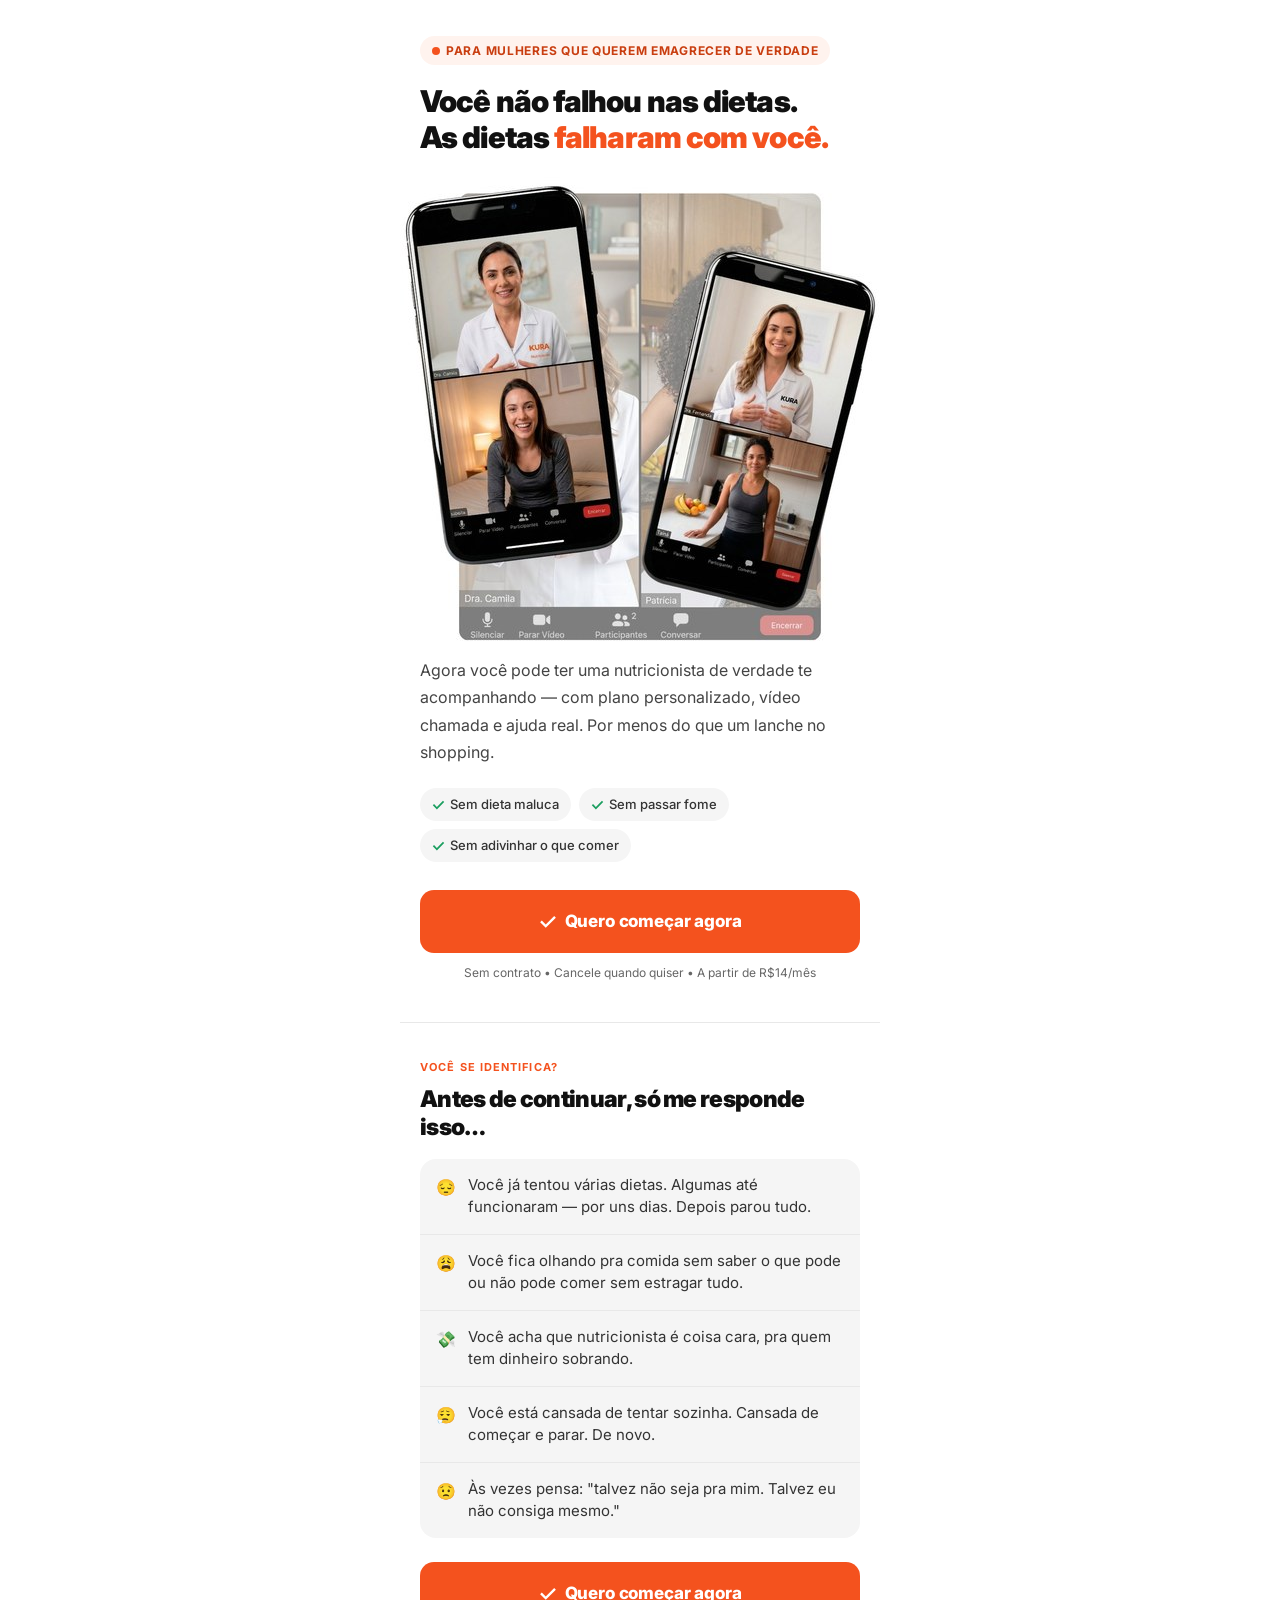
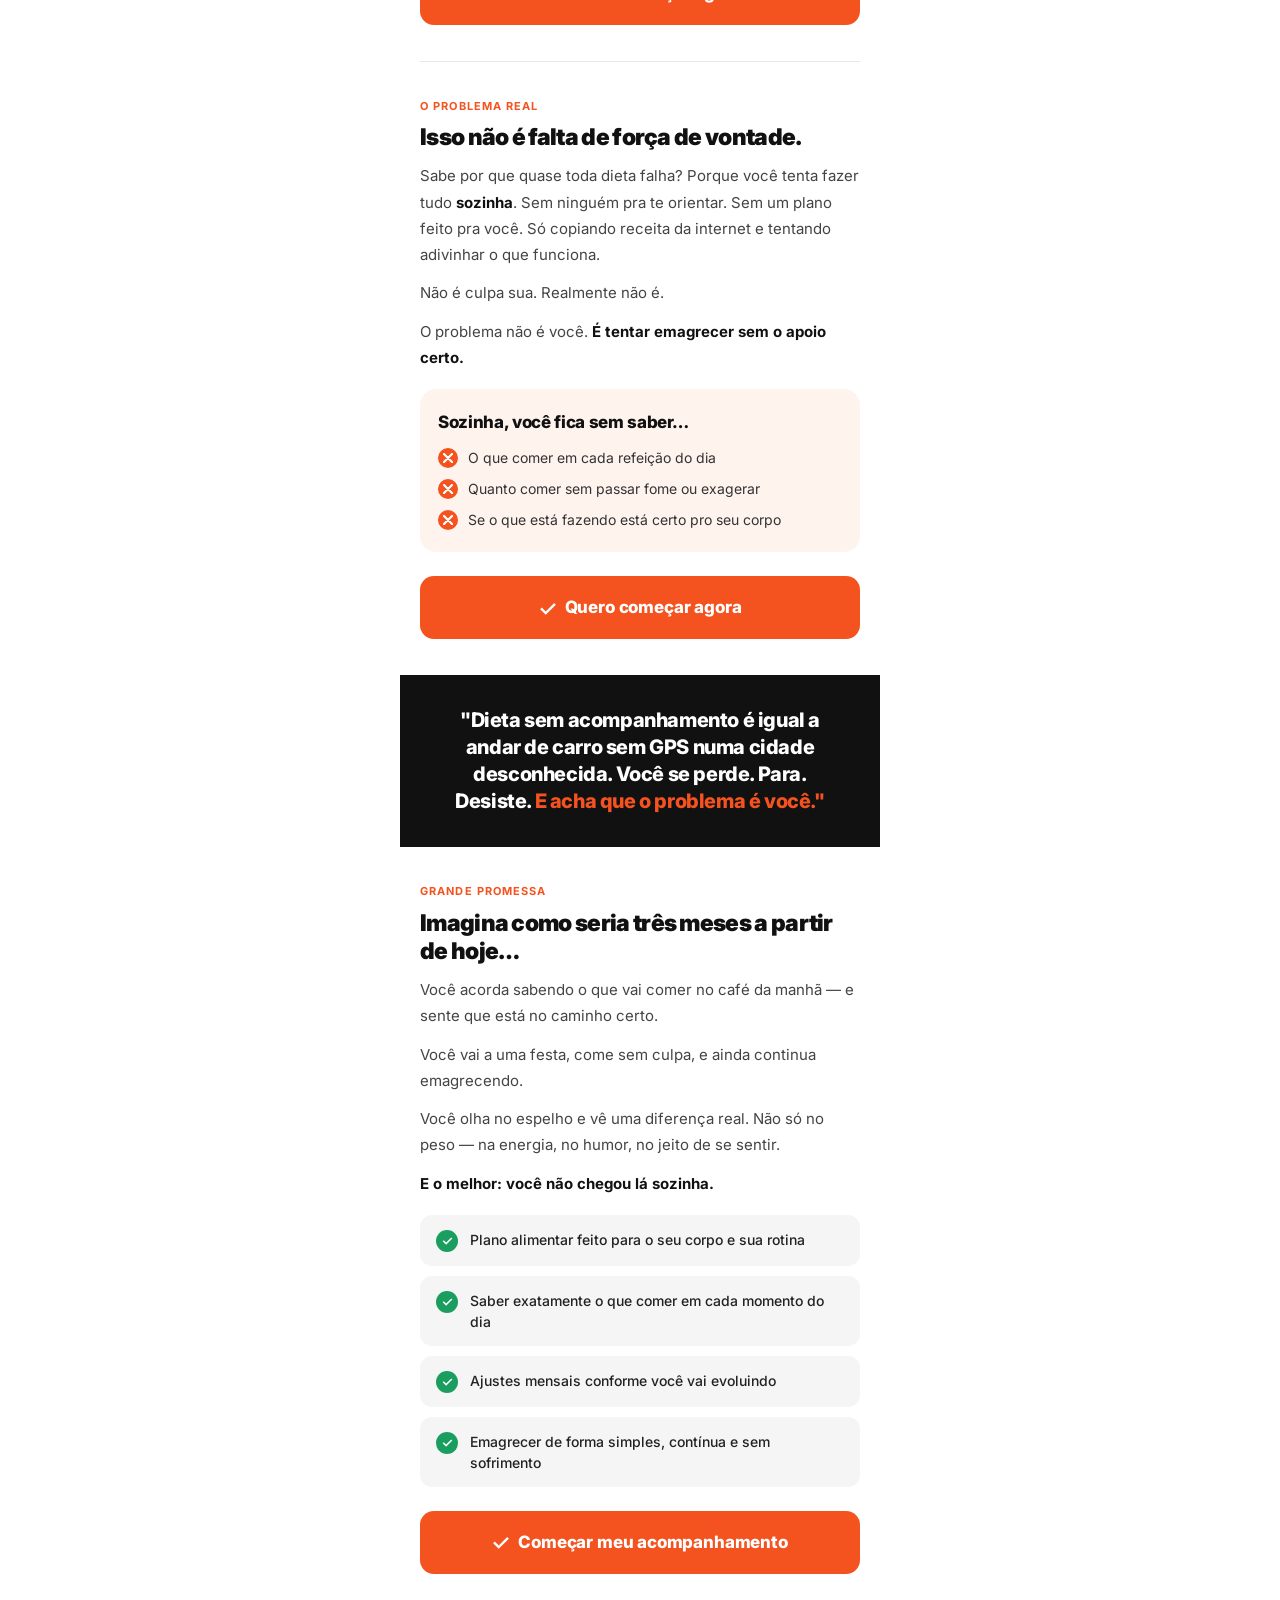
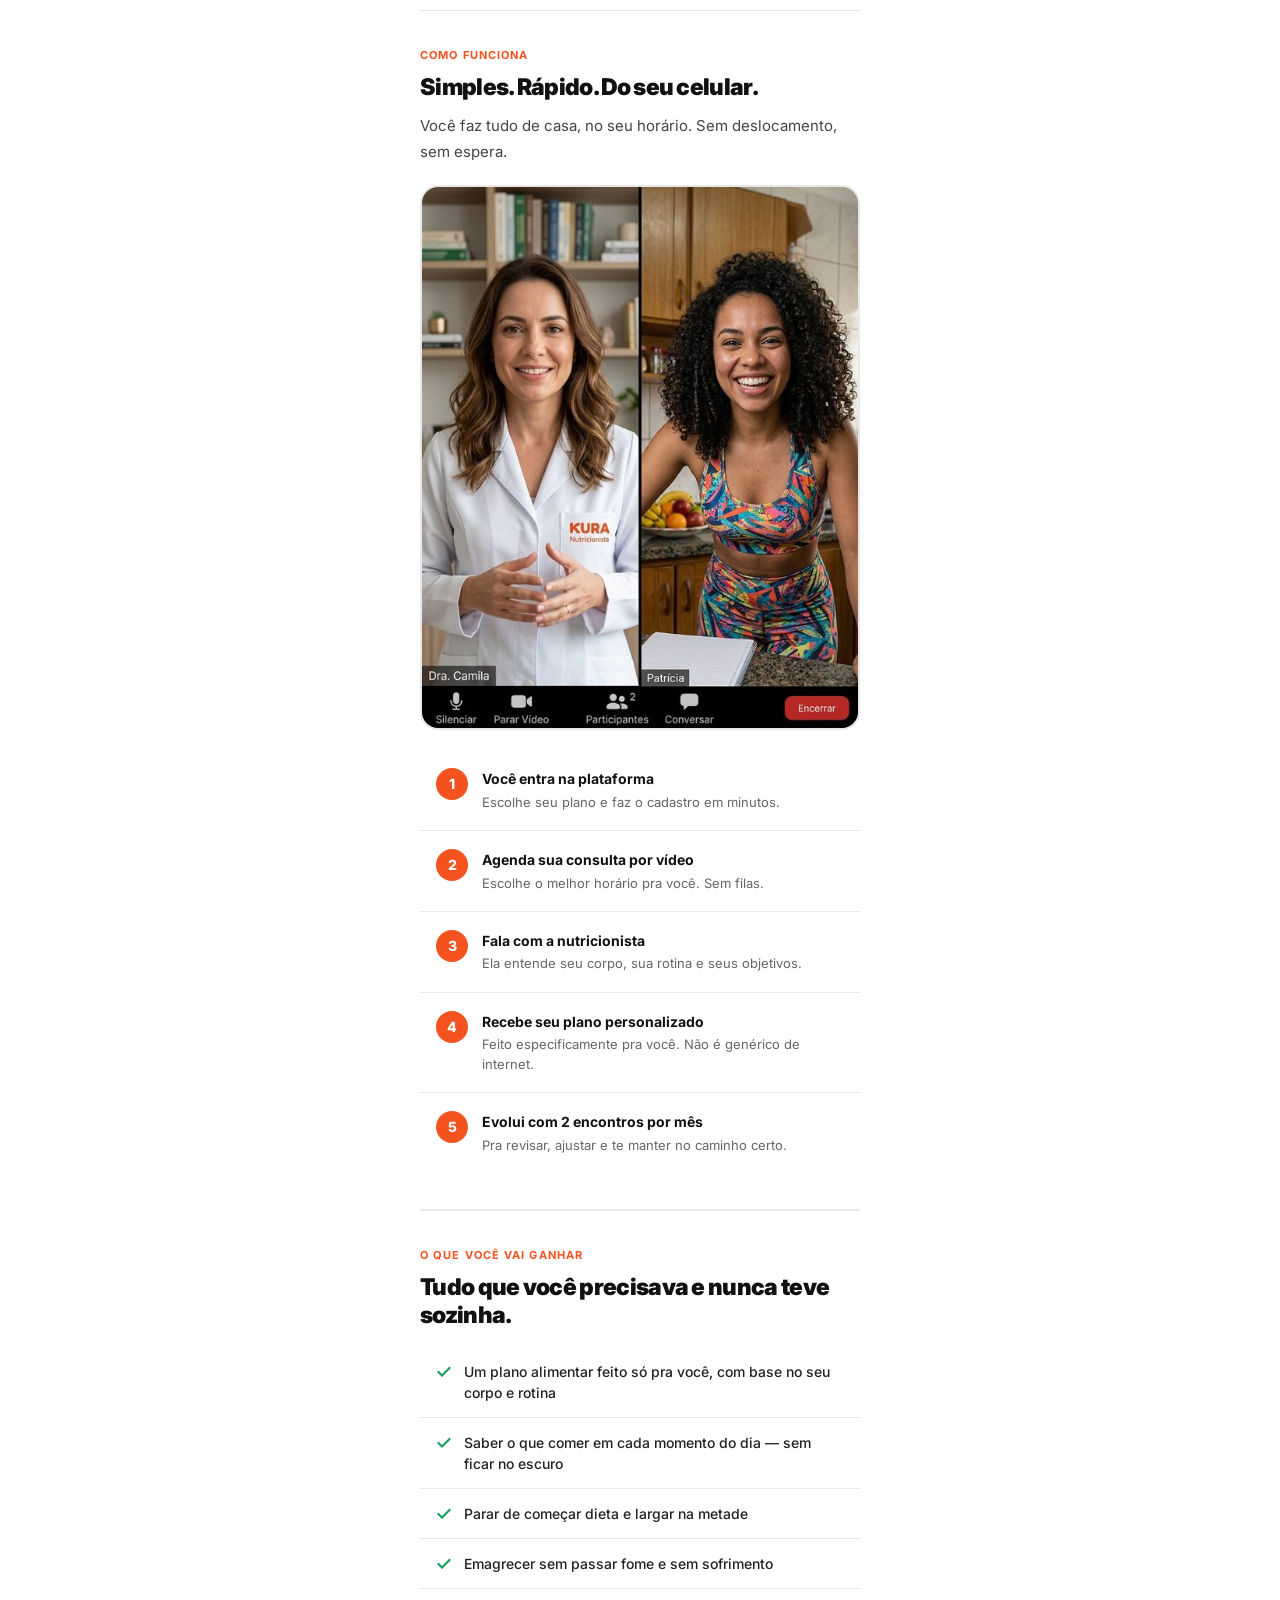
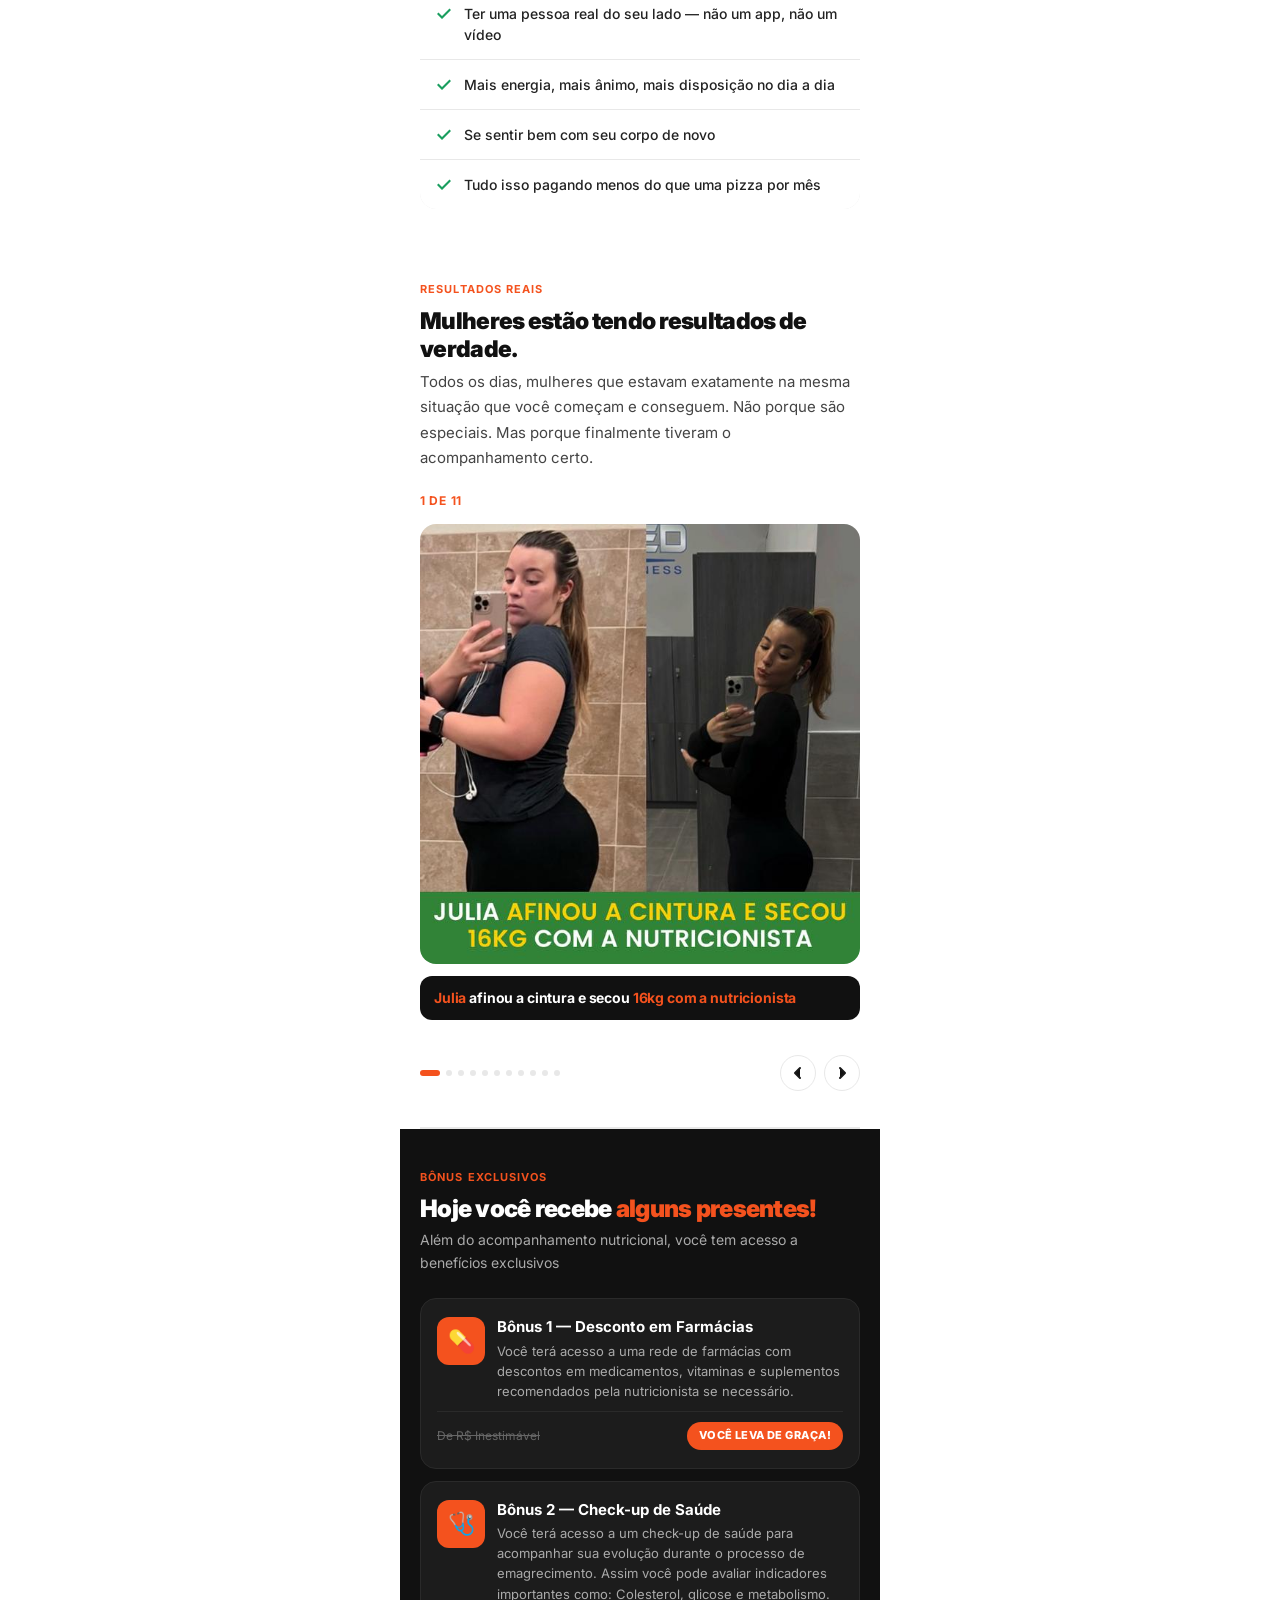
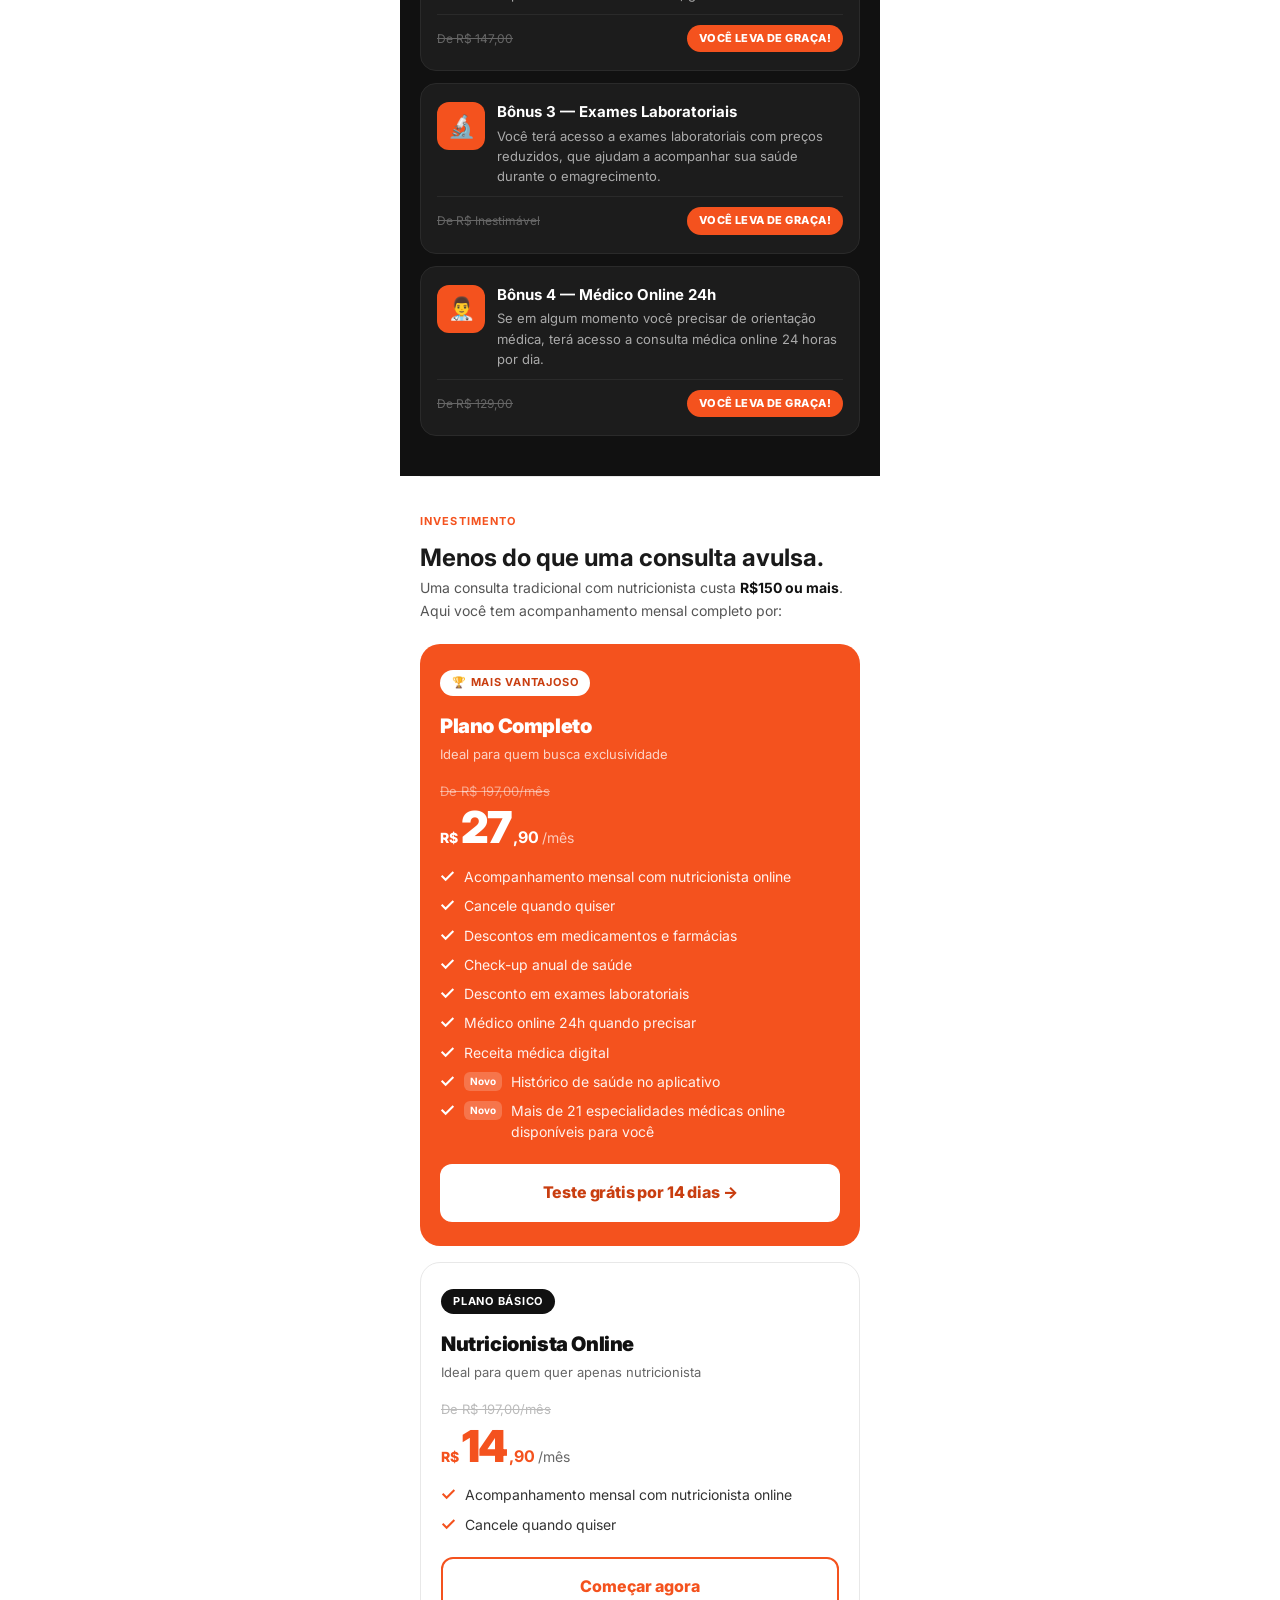
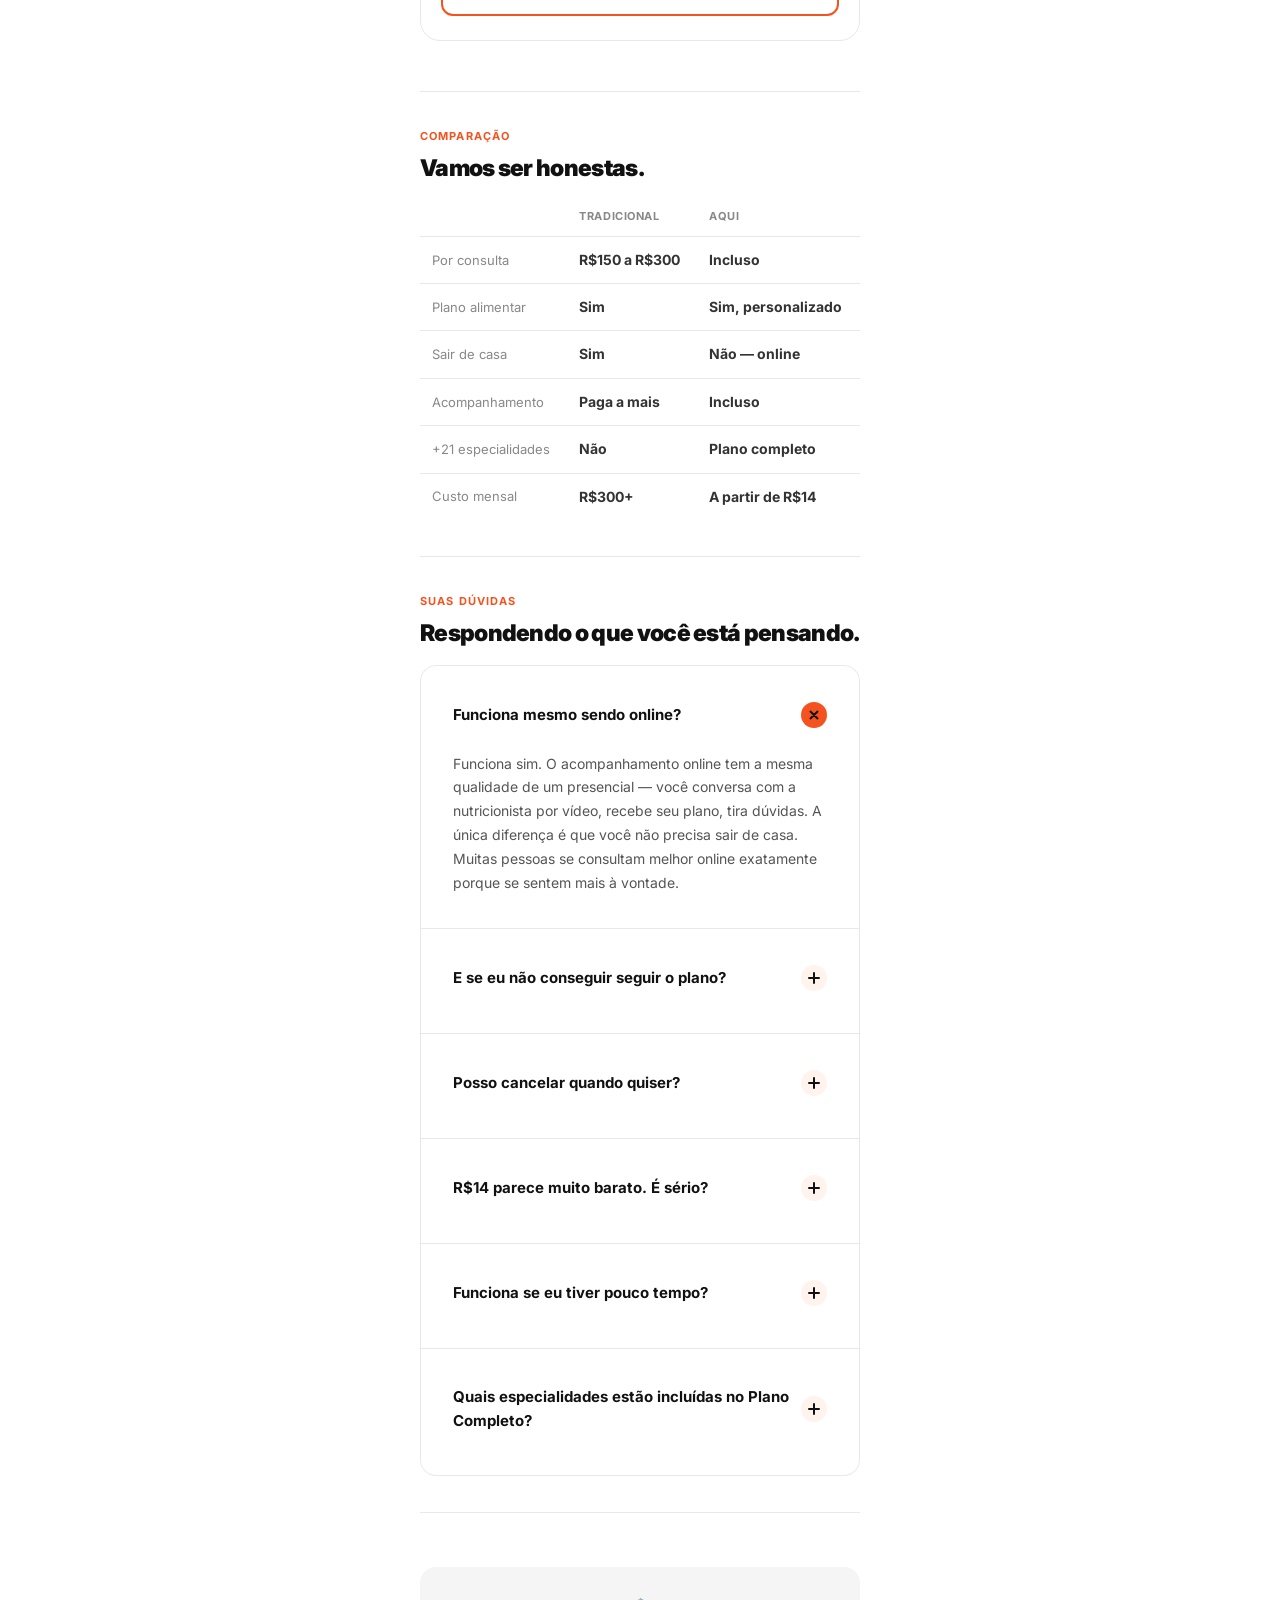
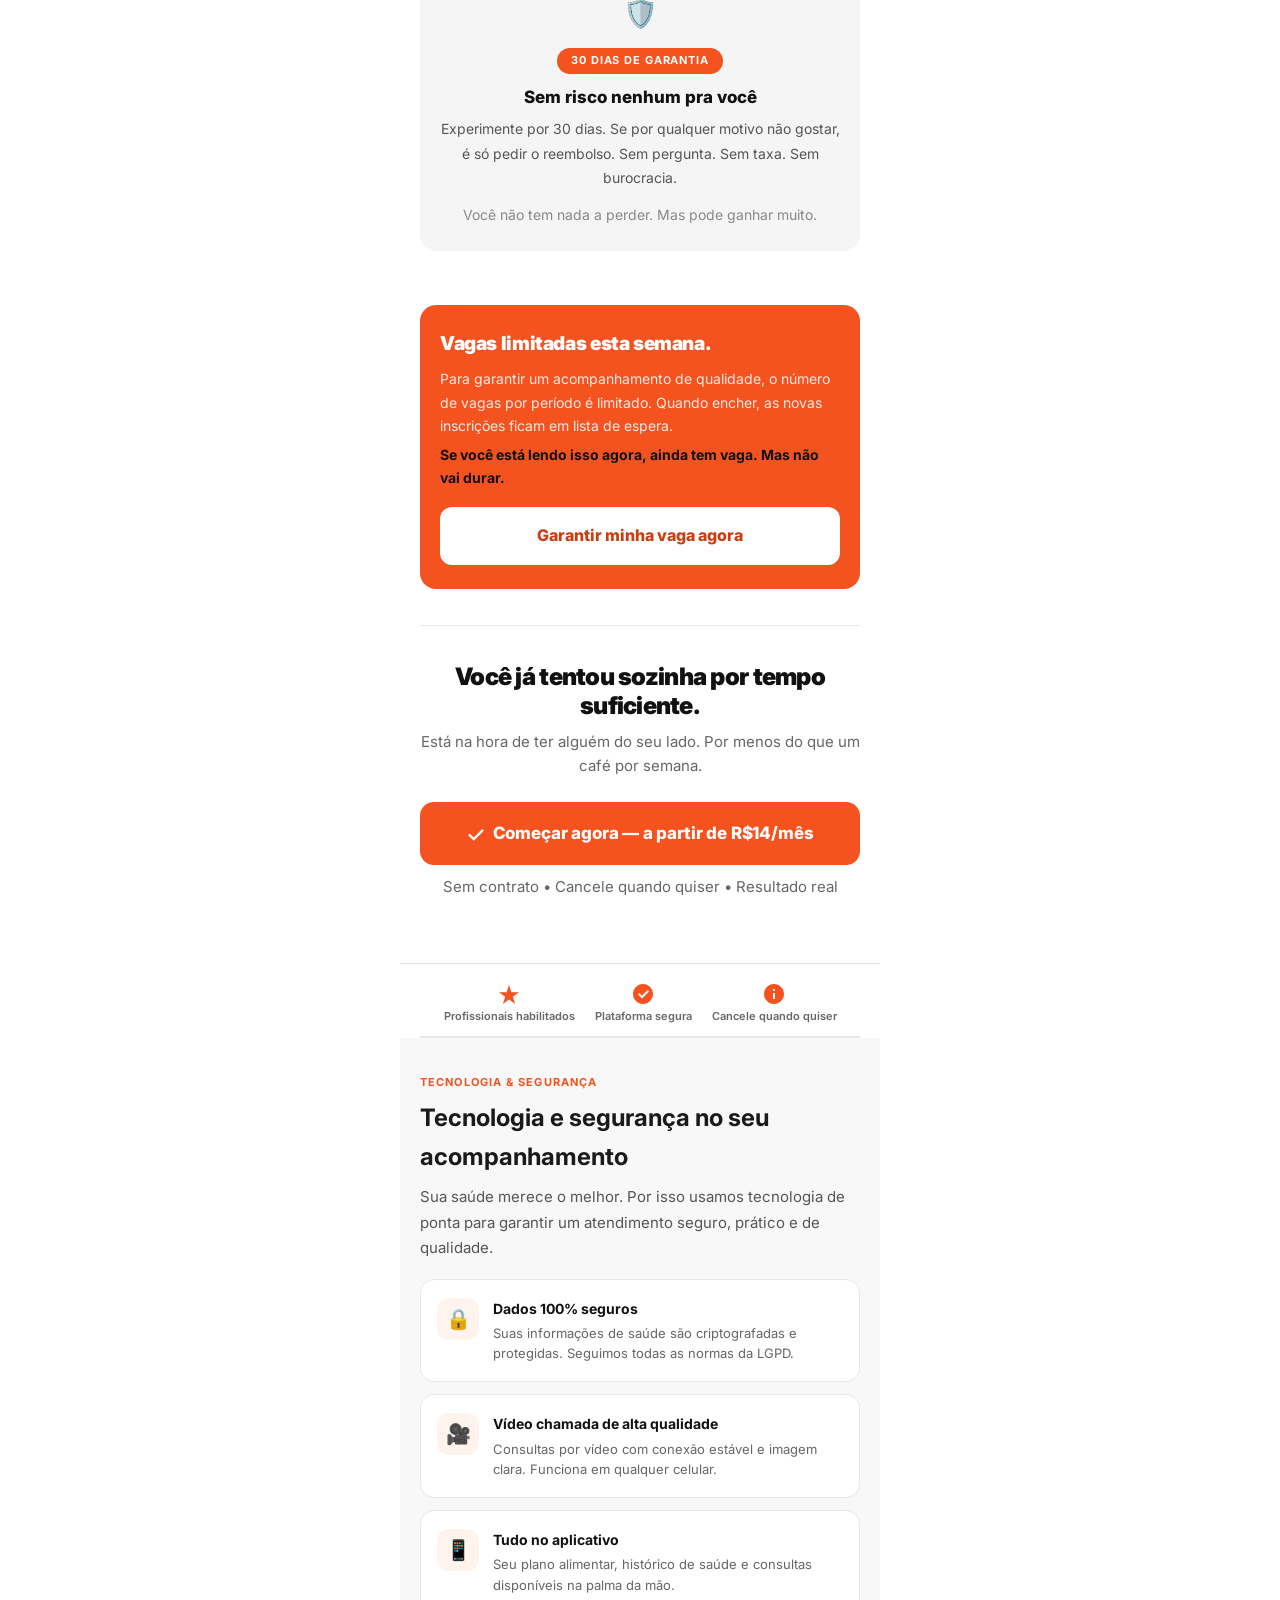
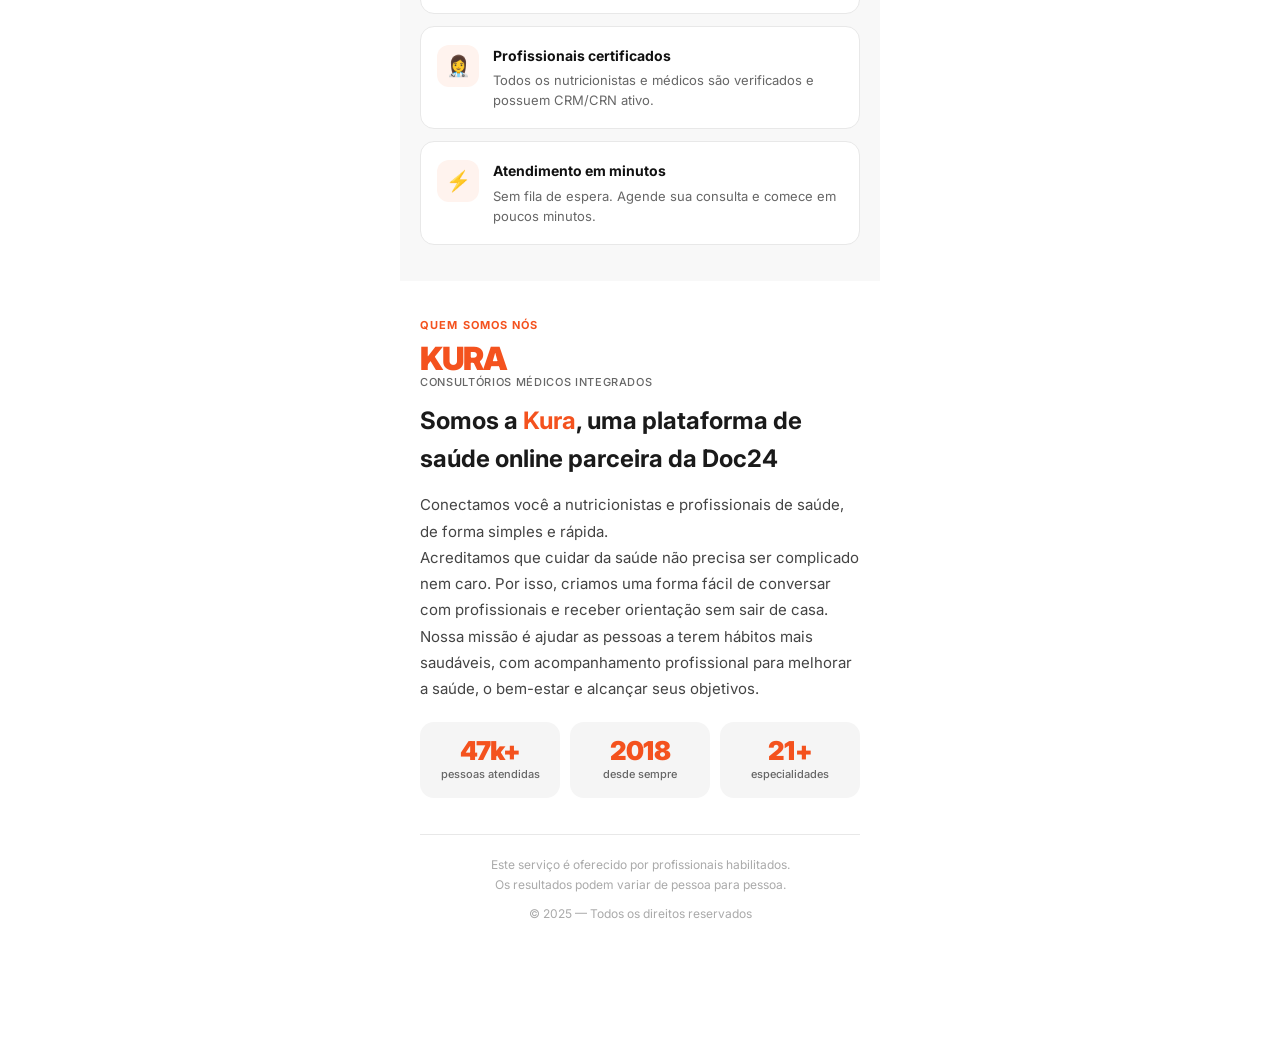
==== index.html @ e9da8a0a "v1" ====
<!DOCTYPE html>
<html lang="pt-BR">
<head>
<meta charset="UTF-8">
<meta name="viewport" content="width=device-width, initial-scale=1.0, maximum-scale=1.0">
<title>Emagreça com Nutricionista — A partir de R$14/mês</title>
<link href="https://fonts.googleapis.com/css2?family=Inter:wght@400;500;600;700;800;900&display=swap" rel="stylesheet">
<style>
*{margin:0;padding:0;box-sizing:border-box;-webkit-tap-highlight-color:transparent}
:root{
  --orange:#F4521E;
  --orange-dark:#C93E10;
  --orange-light:#FFF3EE;
  --orange-mid:#FDDDD3;
  --black:#111;
  --gray:#666;
  --gray-light:#F5F5F5;
  --border:#E8E8E8;
  --white:#fff;
  --green:#1A9E5F;
  --text:#1A1A1A;
}
body{
  font-family:'Inter',sans-serif;
  background:var(--white);
  color:var(--text);
  font-size:16px;
  line-height:1.6;
  max-width:480px;
  margin:0 auto;
  overflow-x:hidden;
}


/* HERO */
.hero{padding:36px 20px 40px;background:var(--white);border-bottom:1px solid var(--border);}
.hero-badge{
  display:inline-flex;align-items:center;gap:6px;
  background:var(--orange-light);color:var(--orange-dark);
  font-size:12px;font-weight:700;letter-spacing:0.06em;text-transform:uppercase;
  padding:5px 12px;border-radius:20px;margin-bottom:18px;
}
.hero-badge svg{width:8px;height:8px;fill:var(--orange);}
.hero h1{
  font-size:30px;font-weight:900;line-height:1.2;
  color:var(--black);margin-bottom:14px;letter-spacing:-0.03em;
}
.hero h1 em{color:var(--orange);font-style:normal;}
.hero-sub{font-size:16px;color:#444;line-height:1.7;margin-bottom:22px;}
.hero-pills{display:flex;flex-wrap:wrap;gap:8px;margin-bottom:28px;}
.pill{
  display:flex;align-items:center;gap:5px;
  background:var(--gray-light);border-radius:20px;
  padding:6px 12px;font-size:13px;font-weight:500;color:#333;
}
.pill svg{width:13px;height:13px;fill:var(--green);flex-shrink:0;}
.btn-main{
  display:flex;align-items:center;justify-content:center;gap:8px;
  width:100%;background:var(--orange);color:#fff;
  font-size:17px;font-weight:800;padding:18px 20px;
  border-radius:14px;border:none;cursor:pointer;
  text-decoration:none;letter-spacing:-0.01em;
  transition:background 0.15s,transform 0.1s;
}
.btn-main:active{background:var(--orange-dark);transform:scale(0.98);}
.btn-main svg{width:18px;height:18px;fill:#fff;flex-shrink:0;}
.hero-note{text-align:center;font-size:12px;color:var(--gray);margin-top:10px;}

/* SECTION */
.section{padding:36px 20px;}
.section-label{
  font-size:11px;font-weight:700;letter-spacing:0.1em;
  text-transform:uppercase;color:var(--orange);margin-bottom:8px;
}
.section h2{
  font-size:23px;font-weight:900;line-height:1.22;
  letter-spacing:-0.03em;color:var(--black);margin-bottom:12px;
}
.section p{font-size:15px;color:#444;line-height:1.75;margin-bottom:12px;}
.section p:last-child{margin-bottom:0;}
.section p strong{color:var(--black);font-weight:700;}

.divider{height:1px;background:var(--border);margin:0 20px;}

/* IDENTIFICAÇÃO */
.id-list{display:flex;flex-direction:column;margin-top:18px;background:var(--gray-light);border-radius:16px;overflow:hidden;}
.id-item{
  display:flex;align-items:flex-start;gap:12px;
  padding:15px 16px;border-bottom:1px solid var(--border);
  font-size:15px;color:#333;line-height:1.5;
}
.id-item:last-child{border-bottom:none;}
.id-icon{font-size:16px;flex-shrink:0;margin-top:1px;}

/* CRENÇA */
.crenca-card{
  background:var(--orange-light);border-radius:16px;
  padding:22px 18px;margin-top:18px;
}
.crenca-card h3{
  font-size:17px;font-weight:800;color:var(--black);
  margin-bottom:14px;line-height:1.3;letter-spacing:-0.02em;
}
.crenca-list{display:flex;flex-direction:column;gap:10px;}
.crenca-item{display:flex;align-items:flex-start;gap:10px;font-size:14px;color:#333;line-height:1.5;}
.cross{
  width:20px;height:20px;background:var(--orange);border-radius:50%;
  display:flex;align-items:center;justify-content:center;flex-shrink:0;margin-top:1px;
}
.cross svg{width:10px;height:10px;}

/* FRASE DE IMPACTO */
.impacto{
  background:var(--black);padding:32px 20px;text-align:center;
}
.impacto p{
  font-size:20px;font-weight:800;color:#fff;
  line-height:1.35;letter-spacing:-0.02em;
  max-width:400px;margin:0 auto;
}
.impacto p em{color:var(--orange);font-style:normal;}

/* PROMISE */
.promise-list{display:flex;flex-direction:column;gap:10px;margin-top:18px;}
.promise-item{
  display:flex;align-items:flex-start;gap:12px;
  background:var(--gray-light);border-radius:12px;padding:14px 16px;
}
.check-icon{
  width:22px;height:22px;background:var(--green);border-radius:50%;
  display:flex;align-items:center;justify-content:center;flex-shrink:0;margin-top:1px;
}
.check-icon svg{width:11px;height:11px;fill:#fff;}
.promise-item p{font-size:14px;color:#222;line-height:1.5;margin:0;font-weight:500;}

/* STEPS */
.steps{display:flex;flex-direction:column;gap:1px;margin-top:18px;background:var(--border);border-radius:16px;overflow:hidden;}
.step{background:var(--white);padding:18px 16px;display:flex;gap:14px;align-items:flex-start;}
.step-num{
  width:32px;height:32px;background:var(--orange);border-radius:50%;
  display:flex;align-items:center;justify-content:center;
  font-size:14px;font-weight:800;color:#fff;flex-shrink:0;
}
.step-body h4{font-size:14px;font-weight:700;color:var(--black);margin-bottom:2px;}
.step-body p{font-size:13px;color:var(--gray);margin:0;line-height:1.5;}

/* BENEFÍCIOS */
.beneficios-list{display:flex;flex-direction:column;gap:1px;margin-top:18px;background:var(--border);border-radius:16px;overflow:hidden;}
.ben-item{
  display:flex;align-items:flex-start;gap:12px;
  background:var(--white);padding:14px 16px;
  font-size:14px;color:#222;line-height:1.5;font-weight:500;
}
.ben-item svg{width:16px;height:16px;fill:var(--green);flex-shrink:0;margin-top:2px;}

/* DEPOIMENTOS */
.depo{
  background:var(--white);border-radius:14px;
  padding:20px 18px;margin-bottom:12px;
  border:1px solid var(--border);
  border-top:3px solid var(--orange);
}
.depo p{font-size:14px;font-style:italic;color:#333;margin-bottom:10px;line-height:1.65;}
.depo-nome{font-size:12px;font-weight:700;color:var(--orange);}

/* PREÇO */
.price-block{
  background:var(--black);border-radius:20px;
  padding:26px 20px;margin-top:18px;color:#fff;
}
.price-label{font-size:12px;font-weight:600;letter-spacing:0.08em;text-transform:uppercase;color:#888;margin-bottom:6px;}
.price-main{display:flex;align-items:baseline;gap:4px;margin-bottom:4px;}
.price-main .c{font-size:22px;font-weight:800;color:var(--orange);}
.price-main .v{font-size:52px;font-weight:900;color:#fff;line-height:1;letter-spacing:-0.04em;}
.price-main .p{font-size:16px;color:#888;font-weight:500;}
.price-sub{font-size:13px;color:#888;margin-bottom:20px;}
.price-sub span{color:var(--orange);font-weight:600;}
.price-includes{display:flex;flex-direction:column;gap:6px;margin-bottom:22px;}
.pi{display:flex;align-items:center;gap:8px;font-size:13px;color:#ccc;}
.pi svg{width:14px;height:14px;fill:var(--green);flex-shrink:0;}
.btn-price{
  display:flex;align-items:center;justify-content:center;
  width:100%;background:var(--orange);color:#fff;
  font-size:16px;font-weight:800;padding:16px;
  border-radius:12px;text-decoration:none;letter-spacing:-0.01em;
}
.price-note{font-size:12px;color:#666;text-align:center;margin-top:10px;}

/* UPGRADE */
.upgrade-block{
  border:2px solid var(--orange);border-radius:20px;
  padding:24px 20px;margin-top:14px;
}
.upgrade-tag{
  display:inline-block;background:var(--orange);color:#fff;
  font-size:11px;font-weight:700;letter-spacing:0.08em;text-transform:uppercase;
  padding:4px 12px;border-radius:20px;margin-bottom:12px;
}
.upgrade-block h3{
  font-size:20px;font-weight:900;letter-spacing:-0.03em;
  color:var(--black);margin-bottom:4px;
}
.upgrade-sub{font-size:14px;color:var(--gray);margin-bottom:16px;}
.upgrade-list{display:flex;flex-direction:column;gap:9px;margin-bottom:20px;}
.up-item{display:flex;align-items:center;gap:10px;font-size:14px;color:#222;font-weight:500;}
.up-item svg{width:16px;height:16px;fill:var(--orange);flex-shrink:0;}
.upgrade-price{display:flex;align-items:baseline;gap:4px;margin-bottom:4px;}
.upgrade-price .c{font-size:16px;font-weight:800;color:var(--orange);}
.upgrade-price .v{font-size:40px;font-weight:900;color:var(--black);line-height:1;letter-spacing:-0.04em;}
.upgrade-price .p{font-size:14px;color:var(--gray);}
.upgrade-footnote{font-size:12px;color:var(--gray);margin-bottom:16px;}
.btn-upgrade{
  display:flex;align-items:center;justify-content:center;
  width:100%;background:var(--black);color:#fff;
  font-size:15px;font-weight:800;padding:15px;
  border-radius:12px;text-decoration:none;
}

/* COMPARAÇÃO */
.comp-table{width:100%;border-collapse:collapse;margin-top:16px;font-size:14px;}
.comp-table th{
  padding:10px 12px;text-align:left;
  font-size:11px;font-weight:700;letter-spacing:0.05em;text-transform:uppercase;
  color:#888;border-bottom:1px solid var(--border);
}
.comp-table td{padding:12px;border-bottom:1px solid var(--border);color:#333;vertical-align:middle;}
.comp-table tr:last-child td{border-bottom:none;}
.comp-table td:first-child{color:#888;font-size:13px;}
.bad{color:#cc3030;font-weight:700;}
.good{color:var(--green);font-weight:700;}

/* FAQ */
.faq{display:flex;flex-direction:column;gap:1px;background:var(--border);border-radius:16px;overflow:hidden;margin-top:18px;}
.faq-item{background:var(--white);padding:18px 16px;}
.faq-q{font-size:15px;font-weight:700;color:var(--black);margin-bottom:6px;}
.faq-a{font-size:14px;color:#555;line-height:1.7;}

/* GARANTIA */
.garantia{
  background:var(--gray-light);border-radius:16px;
  padding:24px 20px;text-align:center;margin-top:18px;
}
.garantia-icon{font-size:28px;margin-bottom:10px;}
.garantia h3{font-size:17px;font-weight:800;color:var(--black);margin-bottom:6px;}
.garantia p{font-size:14px;color:#555;}

/* URGÊNCIA */
.urgency-block{
  background:var(--orange);border-radius:16px;
  padding:24px 20px;color:#fff;margin-top:18px;
}
.urgency-block h3{font-size:19px;font-weight:900;letter-spacing:-0.02em;margin-bottom:8px;}
.urgency-block p{font-size:14px;color:rgba(255,255,255,0.88);line-height:1.65;margin-bottom:6px;}
.urgency-block strong{color:#fff;}
.btn-urgency{
  display:flex;align-items:center;justify-content:center;
  width:100%;background:#fff;color:var(--orange-dark);
  font-size:16px;font-weight:800;padding:16px;
  border-radius:12px;text-decoration:none;margin-top:18px;
}

/* FINAL CTA */
.final-cta{padding:36px 20px 40px;text-align:center;}
.final-cta h2{
  font-size:24px;font-weight:900;
  line-height:1.22;letter-spacing:-0.03em;
  color:var(--black);margin-bottom:10px;
}
.final-cta p{font-size:15px;color:var(--gray);margin-bottom:24px;}
.final-note{font-size:12px;color:var(--gray);margin-top:10px;}

/* TRUST */
.trust-row{
  display:flex;justify-content:center;gap:20px;
  padding:20px 20px 10px;border-top:1px solid var(--border);
}
.trust-item{display:flex;flex-direction:column;align-items:center;gap:4px;font-size:11px;font-weight:600;color:var(--gray);text-align:center;}
.trust-item svg{width:20px;height:20px;fill:var(--orange);}

.footer{text-align:center;padding:20px 20px 30px;font-size:12px;color:#aaa;line-height:1.7;}

/* STICKY */
.sticky-cta{
  position:fixed;bottom:0;left:50%;transform:translateX(-50%);
  width:100%;max-width:480px;
  background:rgba(255,255,255,0.96);
  backdrop-filter:blur(10px);-webkit-backdrop-filter:blur(10px);
  padding:12px 20px 20px;border-top:1px solid var(--border);z-index:100;
}
.sticky-inner{
  background:var(--orange);border-radius:12px;
  padding:15px 20px;display:flex;
  align-items:center;justify-content:space-between;gap:12px;
  text-decoration:none;
}
.sticky-text{color:#fff;}
.sticky-text .st{font-size:11px;font-weight:600;opacity:0.8;letter-spacing:0.04em;text-transform:uppercase;}
.sticky-text .sb{font-size:15px;font-weight:800;letter-spacing:-0.01em;}
.sticky-arrow{
  width:34px;height:34px;background:rgba(255,255,255,0.2);
  border-radius:50%;display:flex;align-items:center;justify-content:center;flex-shrink:0;
}
.sticky-arrow svg{width:16px;height:16px;fill:#fff;}

.bottom-pad{height:88px;}

/* SLIDER DE RESULTADOS */
.slider-section{padding:36px 0 36px;}
.slider-section .section-label{padding:0 20px;}
.slider-section h2{padding:0 20px;font-size:23px;font-weight:900;line-height:1.22;letter-spacing:-0.03em;color:var(--black);margin-bottom:6px;}
.slider-section .slider-sub{padding:0 20px;font-size:15px;color:#444;line-height:1.7;margin-bottom:20px;}
.slider-count{padding:0 20px;font-size:12px;font-weight:700;color:var(--orange);letter-spacing:0.06em;text-transform:uppercase;margin-bottom:14px;}

.slider-track-wrap{overflow:hidden;width:100%;touch-action:pan-y;cursor:grab;}
.slider-track{
  display:flex;transition:transform 0.4s cubic-bezier(0.4,0,0.2,1);
  will-change:transform;
  -webkit-user-select:none;user-select:none;
}
.slide{
  min-width:100%;padding:0 20px;
}
.slide-img{
  width:100%;border-radius:16px;
  display:block;object-fit:cover;
  aspect-ratio:1/1;background:#f0f0f0;
}
.slide-caption{
  margin-top:12px;padding:12px 14px;
  background:var(--black);border-radius:12px;
}
.slide-caption p{
  font-size:14px;font-weight:700;color:#fff;
  margin:0;line-height:1.4;letter-spacing:-0.01em;
}
.slide-caption p span{color:var(--orange);}

.slider-nav{
  display:flex;align-items:center;justify-content:space-between;
  padding:16px 20px 0;
}
.slider-dots{display:flex;gap:6px;align-items:center;}
.dot{
  width:6px;height:6px;border-radius:50%;
  background:var(--border);transition:all 0.25s;cursor:pointer;
}
.dot.active{width:20px;border-radius:4px;background:var(--orange);}
.slider-arrows{display:flex;gap:8px;}
.arrow-btn{
  width:36px;height:36px;border-radius:50%;border:1.5px solid var(--border);
  background:var(--white);display:flex;align-items:center;justify-content:center;
  cursor:pointer;transition:all 0.15s;
}
.arrow-btn:active{background:var(--orange);border-color:var(--orange);}
.arrow-btn:active svg{fill:#fff;}
.arrow-btn svg{width:14px;height:14px;fill:var(--black);}


/* BÔNUS */
.bonus-section{background:var(--black);padding:40px 20px;}
.bonus-section .section-label{color:#F4521E;}
.bonus-title{font-size:24px;font-weight:900;letter-spacing:-0.03em;color:#fff;margin-bottom:6px;line-height:1.2;}
.bonus-title em{color:var(--orange);font-style:normal;}
.bonus-sub{font-size:14px;color:#aaa;margin-bottom:24px;line-height:1.6;}
.bonus-grid{display:flex;flex-direction:column;gap:12px;}
.bonus-card{
  background:#1c1c1c;border:1px solid #2a2a2a;border-radius:16px;
  padding:18px 16px;display:flex;flex-direction:column;gap:10px;
}
.bonus-top{display:flex;align-items:flex-start;gap:12px;}
.bonus-icon{
  width:48px;height:48px;background:var(--orange);border-radius:12px;
  display:flex;align-items:center;justify-content:center;
  font-size:22px;flex-shrink:0;
}
.bonus-info h4{font-size:15px;font-weight:700;color:#fff;margin-bottom:4px;line-height:1.3;}
.bonus-info p{font-size:13px;color:#aaa;line-height:1.55;margin:0;}
.bonus-footer{display:flex;align-items:center;justify-content:space-between;padding-top:10px;border-top:1px solid #2a2a2a;}
.bonus-de{font-size:12px;color:#666;text-decoration:line-through;}
.bonus-tag{
  background:var(--orange);color:#fff;
  font-size:11px;font-weight:800;letter-spacing:0.04em;text-transform:uppercase;
  padding:5px 12px;border-radius:20px;
}

/* PLANOS REDESIGN */
.plans-section{padding:36px 20px;}
.plans-intro{font-size:14px;color:#555;margin-bottom:22px;line-height:1.6;}
.plans-intro strong{color:var(--black);}

/* PLANO BÁSICO — card branco com borda */
.plan-basic{
  border:1.5px solid var(--border);border-radius:20px;
  padding:24px 20px;margin-bottom:14px;background:var(--white);
}
.plan-badge-basic{
  display:inline-block;background:var(--black);color:#fff;
  font-size:11px;font-weight:700;letter-spacing:0.07em;text-transform:uppercase;
  padding:4px 12px;border-radius:20px;margin-bottom:14px;
}
.plan-name{font-size:20px;font-weight:900;color:var(--black);letter-spacing:-0.02em;margin-bottom:2px;}
.plan-tagline{font-size:13px;color:var(--gray);margin-bottom:16px;}
.plan-old-price{font-size:13px;color:#bbb;text-decoration:line-through;margin-bottom:4px;}
.plan-price-row{display:flex;align-items:baseline;gap:3px;margin-bottom:16px;}
.plan-price-row .prc{font-size:14px;font-weight:800;color:var(--orange);}
.plan-price-row .prv{font-size:44px;font-weight:900;color:var(--orange);line-height:1;letter-spacing:-0.04em;}
.plan-price-row .prc2{font-size:16px;font-weight:700;color:var(--orange);}
.plan-price-row .prm{font-size:14px;color:var(--gray);}
.plan-checklist{display:flex;flex-direction:column;gap:9px;margin-bottom:22px;}
.pci{display:flex;align-items:flex-start;gap:9px;font-size:14px;color:#333;line-height:1.45;}
.pci svg{width:15px;height:15px;fill:var(--orange);flex-shrink:0;margin-top:1px;}
.pci .new-badge{background:var(--orange-light);color:var(--orange-dark);font-size:10px;font-weight:700;padding:2px 6px;border-radius:6px;flex-shrink:0;}
.btn-plan-basic{
  display:flex;align-items:center;justify-content:center;
  width:100%;border:2px solid var(--orange);color:var(--orange);
  font-size:16px;font-weight:800;padding:15px;
  border-radius:12px;text-decoration:none;background:var(--white);
  transition:background 0.15s,color 0.15s;
}
.btn-plan-basic:active{background:var(--orange);color:#fff;}

/* PLANO COMPLETO — card laranja */
.plan-complete{
  background:var(--orange);border-radius:20px;
  padding:24px 20px;margin-bottom:16px;
}
.plan-badge-complete{
  display:inline-flex;align-items:center;gap:6px;
  background:#fff;color:var(--orange-dark);
  font-size:11px;font-weight:700;letter-spacing:0.07em;text-transform:uppercase;
  padding:4px 12px;border-radius:20px;margin-bottom:14px;
}
.plan-complete .plan-name{color:#fff;}
.plan-complete .plan-tagline{color:rgba(255,255,255,0.75);}
.plan-complete .plan-old-price{color:rgba(255,255,255,0.5);}
.plan-complete .plan-price-row .prc{color:#fff;}
.plan-complete .plan-price-row .prv{color:#fff;}
.plan-complete .plan-price-row .prc2{color:#fff;}
.plan-complete .plan-price-row .prm{color:rgba(255,255,255,0.7);}
.plan-complete .pci{color:rgba(255,255,255,0.92);}
.plan-complete .pci svg{fill:#fff;}
.plan-complete .pci .new-badge{background:rgba(255,255,255,0.2);color:#fff;}
.btn-plan-complete{
  display:flex;align-items:center;justify-content:center;
  width:100%;background:#fff;color:var(--orange-dark);
  font-size:16px;font-weight:800;padding:16px;
  border-radius:12px;text-decoration:none;letter-spacing:-0.01em;
}
.plan-complete-divider{height:1px;background:rgba(255,255,255,0.2);margin:16px 0;}


/* FAQ ACCORDION */
.faq{ display:flex;flex-direction:column;gap:0;border-radius:16px;overflow:hidden;border:1px solid var(--border); }
.faq-item{ background:var(--white);border-bottom:1px solid var(--border); }
.faq-item:last-child{ border-bottom:none; }
.faq-q{
  padding:18px 16px;font-size:15px;font-weight:700;color:var(--black);
  display:flex;align-items:center;justify-content:space-between;gap:12px;
  cursor:pointer;user-select:none;-webkit-user-select:none;
}
.faq-q .faq-toggle{
  width:26px;height:26px;border-radius:50%;background:var(--orange-light);
  display:flex;align-items:center;justify-content:center;flex-shrink:0;
  transition:transform 0.25s, background 0.2s;
}
.faq-q .faq-toggle svg{ width:12px;height:12px;fill:var(--orange);transition:transform 0.25s; }
.faq-item.open .faq-q .faq-toggle{ background:var(--orange); }
.faq-item.open .faq-q .faq-toggle svg{ fill:#fff;transform:rotate(45deg); }
.faq-a{
  max-height:0;overflow:hidden;
  transition:max-height 0.35s cubic-bezier(0.4,0,0.2,1), padding 0.25s;
  font-size:14px;color:#555;line-height:1.7;padding:0 16px;
}
.faq-item.open .faq-a{ max-height:600px; padding:0 16px 16px; }
.spec-list{ display:flex;flex-wrap:wrap;gap:6px;margin-top:10px; }
.spec-pill{
  background:var(--orange-light);color:var(--orange-dark);
  font-size:12px;font-weight:600;padding:4px 10px;border-radius:20px;
}


/* QUEM SOMOS */
.quem-section{padding:36px 20px;background:var(--white);}
.quem-logo{font-size:32px;font-weight:900;color:var(--orange);letter-spacing:-0.04em;line-height:1;}
.quem-logo sub{font-size:11px;font-weight:500;color:var(--gray);display:block;letter-spacing:0.06em;text-transform:uppercase;margin-top:2px;}
.quem-desc{font-size:15px;color:#444;line-height:1.75;margin:14px 0;}
.quem-stats{display:grid;grid-template-columns:repeat(3,1fr);gap:10px;margin-top:20px;}
.quem-stat{text-align:center;padding:16px 8px;background:var(--gray-light);border-radius:14px;}
.quem-stat .sv{font-size:26px;font-weight:900;color:var(--orange);letter-spacing:-0.03em;line-height:1;}
.quem-stat .sl{font-size:11px;color:var(--gray);margin-top:3px;font-weight:500;line-height:1.3;}


/* TECNOLOGIA */
.tech-section{background:#f8f8f8;padding:36px 20px;}
.tech-grid{display:flex;flex-direction:column;gap:12px;margin-top:18px;}
.tech-card{
  background:var(--white);border-radius:14px;
  padding:18px 16px;display:flex;gap:14px;align-items:flex-start;
  border:1px solid var(--border);
}
.tech-icon{
  width:42px;height:42px;border-radius:12px;
  background:var(--orange-light);display:flex;align-items:center;justify-content:center;
  font-size:20px;flex-shrink:0;
}
.tech-card h4{font-size:14px;font-weight:700;color:var(--black);margin-bottom:3px;}
.tech-card p{font-size:13px;color:#666;line-height:1.55;margin:0;}



</style>
<!-- Meta Pixel Code -->
<script>
!function(f,b,e,v,n,t,s)
{if(f.fbq)return;n=f.fbq=function(){n.callMethod?
n.callMethod.apply(n,arguments):n.queue.push(arguments)};
if(!f._fbq)f._fbq=n;n.push=n;n.loaded=!0;n.version='2.0';
n.queue=[];t=b.createElement(e);t.async=!0;
t.src=v;s=b.getElementsByTagName(e)[0];
s.parentNode.insertBefore(t,s)}(window, document,'script',
'https://connect.facebook.net/en_US/fbevents.js');
fbq('init', '4431773430439067');
fbq('track', 'PageView');
</script>
<noscript><img height="1" width="1" style="display:none"
src="https://www.facebook.com/tr?id=4431773430439067&ev=PageView&noscript=1"
/></noscript>
<!-- End Meta Pixel Code -->
</head>
<body>


<!-- HERO -->
<div class="hero">
  <div class="hero-badge">
    <svg viewBox="0 0 8 8"><circle cx="4" cy="4" r="4"/></svg>
    Para mulheres que querem emagrecer de verdade
  </div>

  <h1>Você não falhou nas dietas.<br>As dietas <em>falharam com você.</em></h1>

  <div style="margin:22px -20px 0;overflow:hidden;">
    <img src="[data-uri]" alt="Consulta online com nutricionista Kura" style="width:100%;display:block;">
  </div>

  <p class="hero-sub">
    Agora você pode ter uma nutricionista de verdade te acompanhando — com plano personalizado, vídeo chamada e ajuda real. Por menos do que um lanche no shopping.
  </p>

  <div class="hero-pills">
    <div class="pill">
      <svg viewBox="0 0 16 16"><path d="M13.5 3.5L6 11 2.5 7.5 1 9l5 5 9-9z"/></svg>
      Sem dieta maluca
    </div>
    <div class="pill">
      <svg viewBox="0 0 16 16"><path d="M13.5 3.5L6 11 2.5 7.5 1 9l5 5 9-9z"/></svg>
      Sem passar fome
    </div>
    <div class="pill">
      <svg viewBox="0 0 16 16"><path d="M13.5 3.5L6 11 2.5 7.5 1 9l5 5 9-9z"/></svg>
      Sem adivinhar o que comer
    </div>
  </div>

  <a href="#planos" class="btn-main">
    <svg viewBox="0 0 16 16"><path d="M13.5 3.5L6 11 2.5 7.5 1 9l5 5 9-9z"/></svg>
    Quero começar agora
  </a>

  
  <p class="hero-note">Sem contrato • Cancele quando quiser • A partir de R$14/mês</p>
</div>

<!-- IDENTIFICAÇÃO -->
<div class="section">
  <div class="section-label">Você se identifica?</div>
  <h2>Antes de continuar, só me responde isso…</h2>

  <div class="id-list">
    <div class="id-item">
      <span class="id-icon">😔</span>
      <span>Você já tentou várias dietas. Algumas até funcionaram — por uns dias. Depois parou tudo.</span>
    </div>
    <div class="id-item">
      <span class="id-icon">😩</span>
      <span>Você fica olhando pra comida sem saber o que pode ou não pode comer sem estragar tudo.</span>
    </div>
    <div class="id-item">
      <span class="id-icon">💸</span>
      <span>Você acha que nutricionista é coisa cara, pra quem tem dinheiro sobrando.</span>
    </div>
    <div class="id-item">
      <span class="id-icon">😮‍💨</span>
      <span>Você está cansada de tentar sozinha. Cansada de começar e parar. De novo.</span>
    </div>
    <div class="id-item">
      <span class="id-icon">😟</span>
      <span>Às vezes pensa: "talvez não seja pra mim. Talvez eu não consiga mesmo."</span>
    </div>
  </div>
<div style="margin-top:24px;"><a href="#planos" class="btn-main"><svg viewBox="0 0 16 16"><path d="M13.5 3.5L6 11 2.5 7.5 1 9l5 5 9-9z"/></svg>Quero começar agora</a></div>
</div>

<div class="divider"></div>

<!-- CRENÇA -->
<div class="section">
  <div class="section-label">O problema real</div>
  <h2>Isso não é falta de força de vontade.</h2>
  <p>Sabe por que quase toda dieta falha? Porque você tenta fazer tudo <strong>sozinha</strong>. Sem ninguém pra te orientar. Sem um plano feito pra você. Só copiando receita da internet e tentando adivinhar o que funciona.</p>
  <p>Não é culpa sua. Realmente não é.</p>
  <p>O problema não é você. <strong>É tentar emagrecer sem o apoio certo.</strong></p>

  <div class="crenca-card">
    <h3>Sozinha, você fica sem saber…</h3>
    <div class="crenca-list">
      <div class="crenca-item">
        <div class="cross"><svg viewBox="0 0 10 10" fill="none"><path d="M1 1l8 8M9 1L1 9" stroke="#fff" stroke-width="2.2" stroke-linecap="round"/></svg></div>
        <span>O que comer em cada refeição do dia</span>
      </div>
      <div class="crenca-item">
        <div class="cross"><svg viewBox="0 0 10 10" fill="none"><path d="M1 1l8 8M9 1L1 9" stroke="#fff" stroke-width="2.2" stroke-linecap="round"/></svg></div>
        <span>Quanto comer sem passar fome ou exagerar</span>
      </div>
      <div class="crenca-item">
        <div class="cross"><svg viewBox="0 0 10 10" fill="none"><path d="M1 1l8 8M9 1L1 9" stroke="#fff" stroke-width="2.2" stroke-linecap="round"/></svg></div>
        <span>Se o que está fazendo está certo pro seu corpo</span>
      </div>
    </div>
  </div>
<div style="margin-top:24px;"><a href="#planos" class="btn-main"><svg viewBox="0 0 16 16"><path d="M13.5 3.5L6 11 2.5 7.5 1 9l5 5 9-9z"/></svg>Quero começar agora</a></div>
</div>

<!-- FRASE DE IMPACTO -->
<div class="impacto">
  <p>"Dieta sem acompanhamento é igual a andar de carro sem GPS numa cidade desconhecida. Você se perde. Para. Desiste. <em>E acha que o problema é você."</em></p>
</div>

<!-- GRANDE PROMESSA -->
<div class="section">
  <div class="section-label">Grande promessa</div>
  <h2>Imagina como seria três meses a partir de hoje…</h2>
  <p>Você acorda sabendo o que vai comer no café da manhã — e sente que está no caminho certo.</p>
  <p>Você vai a uma festa, come sem culpa, e ainda continua emagrecendo.</p>
  <p>Você olha no espelho e vê uma diferença real. Não só no peso — na energia, no humor, no jeito de se sentir.</p>
  <p><strong>E o melhor: você não chegou lá sozinha.</strong></p>

  <div class="promise-list">
    <div class="promise-item">
      <div class="check-icon"><svg viewBox="0 0 16 16"><path d="M13.5 3.5L6 11 2.5 7.5 1 9l5 5 9-9z"/></svg></div>
      <p>Plano alimentar feito para o seu corpo e sua rotina</p>
    </div>
    <div class="promise-item">
      <div class="check-icon"><svg viewBox="0 0 16 16"><path d="M13.5 3.5L6 11 2.5 7.5 1 9l5 5 9-9z"/></svg></div>
      <p>Saber exatamente o que comer em cada momento do dia</p>
    </div>
    <div class="promise-item">
      <div class="check-icon"><svg viewBox="0 0 16 16"><path d="M13.5 3.5L6 11 2.5 7.5 1 9l5 5 9-9z"/></svg></div>
      <p>Ajustes mensais conforme você vai evoluindo</p>
    </div>
    <div class="promise-item">
      <div class="check-icon"><svg viewBox="0 0 16 16"><path d="M13.5 3.5L6 11 2.5 7.5 1 9l5 5 9-9z"/></svg></div>
      <p>Emagrecer de forma simples, contínua e sem sofrimento</p>
    </div>
  </div>

  <div style="margin-top:24px;">
    <a href="#planos" class="btn-main">
      <svg viewBox="0 0 16 16"><path d="M13.5 3.5L6 11 2.5 7.5 1 9l5 5 9-9z"/></svg>
      Começar meu acompanhamento
    </a>
  </div>
</div>

<div class="divider"></div>

<!-- COMO FUNCIONA -->
<div class="section">
  <div class="section-label">Como funciona</div>
  <h2>Simples. Rápido. Do seu celular.</h2>
  <p>Você faz tudo de casa, no seu horário. Sem deslocamento, sem espera.</p>

  <div style="margin:20px 0;border-radius:18px;overflow:hidden;border:2px solid var(--border);">
    <img src="[data-uri]" alt="Consulta online com nutricionista Kura" style="width:100%;display:block;">
  </div>

  <div class="steps">
    <div class="step">
      <div class="step-num">1</div>
      <div class="step-body">
        <h4>Você entra na plataforma</h4>
        <p>Escolhe seu plano e faz o cadastro em minutos.</p>
      </div>
    </div>
    <div class="step">
      <div class="step-num">2</div>
      <div class="step-body">
        <h4>Agenda sua consulta por vídeo</h4>
        <p>Escolhe o melhor horário pra você. Sem filas.</p>
      </div>
    </div>
    <div class="step">
      <div class="step-num">3</div>
      <div class="step-body">
        <h4>Fala com a nutricionista</h4>
        <p>Ela entende seu corpo, sua rotina e seus objetivos.</p>
      </div>
    </div>
    <div class="step">
      <div class="step-num">4</div>
      <div class="step-body">
        <h4>Recebe seu plano personalizado</h4>
        <p>Feito especificamente pra você. Não é genérico de internet.</p>
      </div>
    </div>
    <div class="step">
      <div class="step-num">5</div>
      <div class="step-body">
        <h4>Evolui com 2 encontros por mês</h4>
        <p>Pra revisar, ajustar e te manter no caminho certo.</p>
      </div>
    </div>
  </div>
</div>

<div class="divider"></div>

<div class="divider"></div>

<!-- BENEFÍCIOS -->
<div class="section">
  <div class="section-label">O que você vai ganhar</div>
  <h2>Tudo que você precisava e nunca teve sozinha.</h2>

  <div class="beneficios-list">
    <div class="ben-item">
      <svg viewBox="0 0 16 16"><path d="M13.5 3.5L6 11 2.5 7.5 1 9l5 5 9-9z"/></svg>
      Um plano alimentar feito só pra você, com base no seu corpo e rotina
    </div>
    <div class="ben-item">
      <svg viewBox="0 0 16 16"><path d="M13.5 3.5L6 11 2.5 7.5 1 9l5 5 9-9z"/></svg>
      Saber o que comer em cada momento do dia — sem ficar no escuro
    </div>
    <div class="ben-item">
      <svg viewBox="0 0 16 16"><path d="M13.5 3.5L6 11 2.5 7.5 1 9l5 5 9-9z"/></svg>
      Parar de começar dieta e largar na metade
    </div>
    <div class="ben-item">
      <svg viewBox="0 0 16 16"><path d="M13.5 3.5L6 11 2.5 7.5 1 9l5 5 9-9z"/></svg>
      Emagrecer sem passar fome e sem sofrimento
    </div>
    <div class="ben-item">
      <svg viewBox="0 0 16 16"><path d="M13.5 3.5L6 11 2.5 7.5 1 9l5 5 9-9z"/></svg>
      Ter uma pessoa real do seu lado — não um app, não um vídeo
    </div>
    <div class="ben-item">
      <svg viewBox="0 0 16 16"><path d="M13.5 3.5L6 11 2.5 7.5 1 9l5 5 9-9z"/></svg>
      Mais energia, mais ânimo, mais disposição no dia a dia
    </div>
    <div class="ben-item">
      <svg viewBox="0 0 16 16"><path d="M13.5 3.5L6 11 2.5 7.5 1 9l5 5 9-9z"/></svg>
      Se sentir bem com seu corpo de novo
    </div>
    <div class="ben-item">
      <svg viewBox="0 0 16 16"><path d="M13.5 3.5L6 11 2.5 7.5 1 9l5 5 9-9z"/></svg>
      Tudo isso pagando menos do que uma pizza por mês
    </div>
  </div>
</div>


<!-- SLIDER RESULTADOS -->
<div class="slider-section">
  <div class="section-label">Resultados reais</div>
  <h2>Mulheres estão tendo resultados de verdade.</h2>
  <p class="slider-sub">Todos os dias, mulheres que estavam exatamente na mesma situação que você começam e conseguem. Não porque são especiais. Mas porque finalmente tiveram o acompanhamento certo.</p>
  <div class="slider-count" id="slideCount">1 de 11</div>

  <div class="slider-track-wrap" id="sliderWrap">
    <div class="slider-track" id="sliderTrack">
      
    <div class="slide">
      <img class="slide-img" src="[data-uri]" alt="Resultado Julia" loading="lazy">
      <div class="slide-caption"><p><span>Julia</span> afinou a cintura e secou <span>16kg com a nutricionista</span></p></div>
    </div>
    <div class="slide">
      <img class="slide-img" src="[data-uri]" alt="Resultado Natalia" loading="lazy">
      <div class="slide-caption"><p><span>Natalia</span> desinchou a barriga e secou <span>12kg com a nutri</span></p></div>
    </div>
    <div class="slide">
      <img class="slide-img" src="[data-uri]" alt="Resultado Luana" loading="lazy">
      <div class="slide-caption"><p><span>Luana</span> emagreceu <span>14kg e transformou a própria rotina</span></p></div>
    </div>
    <div class="slide">
      <img class="slide-img" src="[data-uri]" alt="Resultado Amanda" loading="lazy">
      <div class="slide-caption"><p><span>Amanda</span> desinchou o abdômen e secou <span>11kg com a nutricionista online</span></p></div>
    </div>
    <div class="slide">
      <img class="slide-img" src="[data-uri]" alt="Resultado Cliente" loading="lazy">
      <div class="slide-caption"><p><span>Carla</span> perdeu gordura e definiu <span>o corpo — perdeu 9kg</span></p></div>
    </div>
    <div class="slide">
      <img class="slide-img" src="[data-uri]" alt="Resultado Cliente" loading="lazy">
      <div class="slide-caption"><p><span>Renata</span> transformou o corpo e perdeu <span>11kg com acompanhamento</span></p></div>
    </div>
    <div class="slide">
      <img class="slide-img" src="[data-uri]" alt="Resultado Cliente" loading="lazy">
      <div class="slide-caption"><p><span>Priscila</span> secou a barriga e ganhou <span>confiança — perdeu 13kg</span></p></div>
    </div>
    <div class="slide">
      <img class="slide-img" src="[data-uri]" alt="Resultado Cliente" loading="lazy">
      <div class="slide-caption"><p><span>Mariana</span> antes e depois real <span>perdeu 8kg com plano personalizado</span></p></div>
    </div>
    <div class="slide">
      <img class="slide-img" src="[data-uri]" alt="Resultado Cliente" loading="lazy">
      <div class="slide-caption"><p><span>Beatriz</span> emagreceu com <span>método profissional — perdeu 10kg</span></p></div>
    </div>
    <div class="slide">
      <img class="slide-img" src="[data-uri]" alt="Resultado Cliente" loading="lazy">
      <div class="slide-caption"><p><span>Larissa</span> reduziu medidas e perdeu <span>12kg com a nutricionista</span></p></div>
    </div>
    <div class="slide">
      <img class="slide-img" src="[data-uri]" alt="Resultado Cliente" loading="lazy">
      <div class="slide-caption"><p><span>Camila</span> transformação visível <span>perdeu 7kg em poucos meses</span></p></div>
    </div>
    </div>
  </div>

  <div class="slider-nav">
    <div class="slider-dots" id="sliderDots"><div class="dot active" onclick="goTo(0)"></div><div class="dot " onclick="goTo(1)"></div><div class="dot " onclick="goTo(2)"></div><div class="dot " onclick="goTo(3)"></div><div class="dot " onclick="goTo(4)"></div><div class="dot " onclick="goTo(5)"></div><div class="dot " onclick="goTo(6)"></div><div class="dot " onclick="goTo(7)"></div><div class="dot " onclick="goTo(8)"></div><div class="dot " onclick="goTo(9)"></div><div class="dot " onclick="goTo(10)"></div></div>
    <div class="slider-arrows">
      <div class="arrow-btn" id="prevBtn" onclick="slidePrev()">
        <svg viewBox="0 0 14 14" fill="none"><path d="M9 2L4 7l5 5" stroke="currentColor" stroke-width="2" stroke-linecap="round" stroke-linejoin="round"/></svg>
      </div>
      <div class="arrow-btn" id="nextBtn" onclick="slideNext()">
        <svg viewBox="0 0 14 14" fill="none"><path d="M5 2l5 5-5 5" stroke="currentColor" stroke-width="2" stroke-linecap="round" stroke-linejoin="round"/></svg>
      </div>
    </div>
  </div>
</div>

<div class="divider"></div>

<script id="sliderScript">
(function(){
  var TOTAL = 11;
  var cur = 0, startX = 0, startY = 0, isDown = false, timer, lockAxis = null;

  function init(){
    var track = document.getElementById('sliderTrack');
    var wrap  = document.getElementById('sliderWrap');
    var count = document.getElementById('slideCount');
    var dots  = document.querySelectorAll('#sliderDots .dot');
    var prev  = document.getElementById('prevBtn');
    var next  = document.getElementById('nextBtn');
    if(!track || !wrap){ setTimeout(init, 100); return; }

    function go(n){
      cur = ((n % TOTAL) + TOTAL) % TOTAL;
      track.style.transform = 'translateX(-' + (cur * 100) + '%)';
      for(var i=0;i<dots.length;i++){
        dots[i].className = 'dot' + (i===cur ? ' active' : '');
      }
      if(count) count.textContent = (cur+1) + ' de ' + TOTAL;
    }

    function tick(){ go(cur+1); }

    function startAuto(){ clearInterval(timer); timer = setInterval(tick, 4000); }
    function stopAuto(){  clearInterval(timer); }

    window.goTo      = function(n){ go(n); startAuto(); };
    window.slideNext = function(){ go(cur+1); startAuto(); };
    window.slidePrev = function(){ go(cur-1); startAuto(); };

    if(prev) prev.addEventListener('click', function(e){ e.stopPropagation(); window.slidePrev(); });
    if(next) next.addEventListener('click', function(e){ e.stopPropagation(); window.slideNext(); });

    // Touch — only horizontal swipes trigger slide change
    wrap.addEventListener('touchstart', function(e){
      startX = e.touches[0].clientX;
      startY = e.touches[0].clientY;
      isDown = true;
      lockAxis = null;
      stopAuto();
    }, {passive:true});

    wrap.addEventListener('touchmove', function(e){
      if(!isDown) return;
      var dx = Math.abs(e.touches[0].clientX - startX);
      var dy = Math.abs(e.touches[0].clientY - startY);
      if(lockAxis === null) lockAxis = dx > dy ? 'h' : 'v';
      // Only prevent default if clearly horizontal
      if(lockAxis === 'h') e.preventDefault();
    }, {passive:false});

    wrap.addEventListener('touchend', function(e){
      if(!isDown){ startAuto(); return; }
      isDown = false;
      var dx = startX - e.changedTouches[0].clientX;
      if(lockAxis === 'h' && Math.abs(dx) > 35){
        dx > 0 ? go(cur+1) : go(cur-1);
      }
      startAuto();
    }, {passive:true});

    startAuto();
  }

  if(document.readyState === 'loading'){
    document.addEventListener('DOMContentLoaded', init);
  } else {
    init();
  }
})();
</script>


<div class="divider"></div>


<div class="bonus-section">
  <div class="section-label">Bônus exclusivos</div>
  <h2 class="bonus-title">Hoje você recebe <em>alguns presentes!</em></h2>
  <p class="bonus-sub">Além do acompanhamento nutricional, você tem acesso a benefícios exclusivos</p>

  <div class="bonus-grid">

    <div class="bonus-card">
      <div class="bonus-top">
        <div class="bonus-icon">💊</div>
        <div class="bonus-info">
          <h4>Bônus 1 — Desconto em Farmácias</h4>
          <p>Você terá acesso a uma rede de farmácias com descontos em medicamentos, vitaminas e suplementos recomendados pela nutricionista se necessário.</p>
        </div>
      </div>
      <div class="bonus-footer">
        <span class="bonus-de">De R$ Inestimável</span>
        <span class="bonus-tag">Você leva de graça!</span>
      </div>
    </div>

    <div class="bonus-card">
      <div class="bonus-top">
        <div class="bonus-icon">🩺</div>
        <div class="bonus-info">
          <h4>Bônus 2 — Check-up de Saúde</h4>
          <p>Você terá acesso a um check-up de saúde para acompanhar sua evolução durante o processo de emagrecimento. Assim você pode avaliar indicadores importantes como: Colesterol, glicose e metabolismo.</p>
        </div>
      </div>
      <div class="bonus-footer">
        <span class="bonus-de">De R$ 147,00</span>
        <span class="bonus-tag">Você leva de graça!</span>
      </div>
    </div>

    <div class="bonus-card">
      <div class="bonus-top">
        <div class="bonus-icon">🔬</div>
        <div class="bonus-info">
          <h4>Bônus 3 — Exames Laboratoriais</h4>
          <p>Você terá acesso a exames laboratoriais com preços reduzidos, que ajudam a acompanhar sua saúde durante o emagrecimento.</p>
        </div>
      </div>
      <div class="bonus-footer">
        <span class="bonus-de">De R$ Inestimável</span>
        <span class="bonus-tag">Você leva de graça!</span>
      </div>
    </div>

    <div class="bonus-card">
      <div class="bonus-top">
        <div class="bonus-icon">👨‍⚕️</div>
        <div class="bonus-info">
          <h4>Bônus 4 — Médico Online 24h</h4>
          <p>Se em algum momento você precisar de orientação médica, terá acesso a consulta médica online 24 horas por dia.</p>
        </div>
      </div>
      <div class="bonus-footer">
        <span class="bonus-de">De R$ 129,00</span>
        <span class="bonus-tag">Você leva de graça!</span>
      </div>
    </div>

  </div>
</div>

<div class="divider"></div>
<!-- OFERTA -->
<div id="planos" class="plans-section">
  <div class="section-label">Investimento</div>
  <h2>Menos do que uma consulta avulsa.</h2>
  <p class="plans-intro">Uma consulta tradicional com nutricionista custa <strong>R$150 ou mais</strong>. Aqui você tem acompanhamento mensal completo por:</p>

  <!-- PLANO COMPLETO -->
  <div class="plan-complete">
    <div class="plan-badge-complete">🏆 Mais Vantajoso</div>
    <div class="plan-name">Plano Completo</div>
    <p class="plan-tagline">Ideal para quem busca exclusividade</p>
    <div class="plan-old-price">De R$ 197,00/mês</div>
    <div class="plan-price-row">
      <span class="prc">R$</span>
      <span class="prv">27</span>
      <span class="prc2">,90</span>
      <span class="prm">/mês</span>
    </div>
    <div class="plan-checklist">
      <div class="pci"><svg viewBox="0 0 16 16"><path d="M13.5 3.5L6 11 2.5 7.5 1 9l5 5 9-9z"/></svg>Acompanhamento mensal com nutricionista online</div>
      <div class="pci"><svg viewBox="0 0 16 16"><path d="M13.5 3.5L6 11 2.5 7.5 1 9l5 5 9-9z"/></svg>Cancele quando quiser</div>
      <div class="pci"><svg viewBox="0 0 16 16"><path d="M13.5 3.5L6 11 2.5 7.5 1 9l5 5 9-9z"/></svg>Descontos em medicamentos e farmácias</div>
      <div class="pci"><svg viewBox="0 0 16 16"><path d="M13.5 3.5L6 11 2.5 7.5 1 9l5 5 9-9z"/></svg>Check-up anual de saúde</div>
      <div class="pci"><svg viewBox="0 0 16 16"><path d="M13.5 3.5L6 11 2.5 7.5 1 9l5 5 9-9z"/></svg>Desconto em exames laboratoriais</div>
      <div class="pci"><svg viewBox="0 0 16 16"><path d="M13.5 3.5L6 11 2.5 7.5 1 9l5 5 9-9z"/></svg>Médico online 24h quando precisar</div>
      <div class="pci"><svg viewBox="0 0 16 16"><path d="M13.5 3.5L6 11 2.5 7.5 1 9l5 5 9-9z"/></svg>Receita médica digital</div>
      <div class="pci"><svg viewBox="0 0 16 16"><path d="M13.5 3.5L6 11 2.5 7.5 1 9l5 5 9-9z"/></svg><span class="new-badge">Novo</span>Histórico de saúde no aplicativo</div>
      <div class="pci"><svg viewBox="0 0 16 16"><path d="M13.5 3.5L6 11 2.5 7.5 1 9l5 5 9-9z"/></svg><span class="new-badge">Novo</span>Mais de 21 especialidades médicas online disponíveis para você</div>
    </div>
    <a href="https://pay.kiwify.com.br/aB074kf" target="_blank" class="btn-plan-complete">Teste grátis por 14 dias →</a>
  </div>

  <!-- PLANO BÁSICO -->
  <div class="plan-basic">
    <div class="plan-badge-basic">Plano Básico</div>
    <div class="plan-name">Nutricionista Online</div>
    <p class="plan-tagline">Ideal para quem quer apenas nutricionista</p>
    <div class="plan-old-price">De R$ 197,00/mês</div>
    <div class="plan-price-row">
      <span class="prc">R$</span>
      <span class="prv">14</span>
      <span class="prc2">,90</span>
      <span class="prm">/mês</span>
    </div>
    <div class="plan-checklist">
      <div class="pci"><svg viewBox="0 0 16 16"><path d="M13.5 3.5L6 11 2.5 7.5 1 9l5 5 9-9z"/></svg>Acompanhamento mensal com nutricionista online</div>
      <div class="pci"><svg viewBox="0 0 16 16"><path d="M13.5 3.5L6 11 2.5 7.5 1 9l5 5 9-9z"/></svg>Cancele quando quiser</div>
    </div>
    <a href="https://pay.kiwify.com.br/jBtB7de" target="_blank" class="btn-plan-basic">Começar agora</a>
  </div>
</div>


<div class="divider"></div>

<!-- COMPARAÇÃO -->
<div class="section">
  <div class="section-label">Comparação</div>
  <h2>Vamos ser honestas.</h2>

  <table class="comp-table">
    <thead>
      <tr>
        <th></th>
        <th>Tradicional</th>
        <th>Aqui</th>
      </tr>
    </thead>
    <tbody>
      <tr>
        <td>Por consulta</td>
        <td class="bad">R$150 a R$300</td>
        <td class="good">Incluso</td>
      </tr>
      <tr>
        <td>Plano alimentar</td>
        <td class="good">Sim</td>
        <td class="good">Sim, personalizado</td>
      </tr>
      <tr>
        <td>Sair de casa</td>
        <td class="bad">Sim</td>
        <td class="good">Não — online</td>
      </tr>
      <tr>
        <td>Acompanhamento</td>
        <td class="bad">Paga a mais</td>
        <td class="good">Incluso</td>
      </tr>
      <tr>
        <td>+21 especialidades</td>
        <td class="bad">Não</td>
        <td class="good">Plano completo</td>
      </tr>
      <tr>
        <td>Custo mensal</td>
        <td class="bad">R$300+</td>
        <td class="good">A partir de R$14</td>
      </tr>
    </tbody>
  </table>
</div>

<div class="divider"></div>

<!-- OBJEÇÕES / FAQ -->
<div class="section">
  <div class="section-label">Suas dúvidas</div>
  <h2>Respondendo o que você está pensando.</h2>

  <div class="faq" id="faqBlock">
    <div class="faq-item open">
      <div class="faq-q" onclick="toggleFaq(this)">Funciona mesmo sendo online?<div class="faq-toggle"><svg viewBox="0 0 12 12"><path d="M6 1v10M1 6h10" stroke="currentColor" stroke-width="2" stroke-linecap="round" fill="none"/></svg></div></div>
      <div class="faq-a">Funciona sim. O acompanhamento online tem a mesma qualidade de um presencial — você conversa com a nutricionista por vídeo, recebe seu plano, tira dúvidas. A única diferença é que você não precisa sair de casa. Muitas pessoas se consultam melhor online exatamente porque se sentem mais à vontade.</div>
    </div>
    <div class="faq-item">
      <div class="faq-q" onclick="toggleFaq(this)">E se eu não conseguir seguir o plano?<div class="faq-toggle"><svg viewBox="0 0 12 12"><path d="M6 1v10M1 6h10" stroke="currentColor" stroke-width="2" stroke-linecap="round" fill="none"/></svg></div></div>
      <div class="faq-a">É exatamente pra isso que existe o acompanhamento. Se você travar, a nutricionista ajusta. O plano não é engessado — ele evolui com você. Se não deu certo numa semana, a gente entende o que aconteceu e muda o que for preciso.</div>
    </div>
    <div class="faq-item">
      <div class="faq-q" onclick="toggleFaq(this)">Posso cancelar quando quiser?<div class="faq-toggle"><svg viewBox="0 0 12 12"><path d="M6 1v10M1 6h10" stroke="currentColor" stroke-width="2" stroke-linecap="round" fill="none"/></svg></div></div>
      <div class="faq-a">Sim, a qualquer momento, sem taxa de cancelamento, sem burocracia. Mas honestamente? A maioria das pessoas que começam ficam porque veem resultado.</div>
    </div>
    <div class="faq-item">
      <div class="faq-q" onclick="toggleFaq(this)">R$14 parece muito barato. É sério?<div class="faq-toggle"><svg viewBox="0 0 12 12"><path d="M6 1v10M1 6h10" stroke="currentColor" stroke-width="2" stroke-linecap="round" fill="none"/></svg></div></div>
      <div class="faq-a">É sério. O modelo funciona porque o atendimento é online e escalável, o que reduz os custos. A ideia é tornar o acompanhamento de saúde acessível pra qualquer mulher, não só pra quem tem muito dinheiro.</div>
    </div>
    <div class="faq-item">
      <div class="faq-q" onclick="toggleFaq(this)">Funciona se eu tiver pouco tempo?<div class="faq-toggle"><svg viewBox="0 0 12 12"><path d="M6 1v10M1 6h10" stroke="currentColor" stroke-width="2" stroke-linecap="round" fill="none"/></svg></div></div>
      <div class="faq-a">Sim. As consultas são por vídeo, marcadas no seu horário. O plano é feito pensando na sua rotina. Não precisa de muito tempo — precisa de consistência. E é exatamente isso que o acompanhamento te ajuda a ter.</div>
    </div>
    <div class="faq-item">
      <div class="faq-q" onclick="toggleFaq(this)">Quais especialidades estão incluídas no Plano Completo?<div class="faq-toggle"><svg viewBox="0 0 12 12"><path d="M6 1v10M1 6h10" stroke="currentColor" stroke-width="2" stroke-linecap="round" fill="none"/></svg></div></div>
      <div class="faq-a">No Plano Completo você tem acesso a mais de 21 especialidades médicas online, incluindo:<div class="spec-list"><span class="spec-pill">Nutricionista</span><span class="spec-pill">Clínico Geral</span><span class="spec-pill">Ginecologista</span><span class="spec-pill">Dermatologista</span><span class="spec-pill">Psicólogo</span><span class="spec-pill">Endocrinologista</span><span class="spec-pill">Cardiologista</span><span class="spec-pill">Ortopedista</span><span class="spec-pill">Neurologista</span><span class="spec-pill">Oftalmologista</span><span class="spec-pill">Otorrinolaringologista</span><span class="spec-pill">Urologista</span><span class="spec-pill">Reumatologista</span><span class="spec-pill">Pediatra</span><span class="spec-pill">Alergologista</span><span class="spec-pill">Infectologista</span><span class="spec-pill">Pneumologista</span><span class="spec-pill">Gastroenterologista</span><span class="spec-pill">Nefrologista</span><span class="spec-pill">Hematologista</span><span class="spec-pill">+ mais</span></div></div>
    </div>
  </div>
  <script>function toggleFaq(el){var item=el.parentElement;item.classList.toggle('open');}</script>
</div>

<div class="divider"></div>

<!-- GARANTIA -->
<div class="section" style="padding-bottom:0;">
  <div class="garantia">
    <div class="garantia-icon">🛡️</div>
    <div style="background:var(--orange);color:#fff;font-size:11px;font-weight:700;letter-spacing:0.08em;text-transform:uppercase;padding:4px 14px;border-radius:20px;display:inline-block;margin-bottom:10px;">30 dias de garantia</div>
    <h3>Sem risco nenhum pra você</h3>
    <p>Experimente por 30 dias. Se por qualquer motivo não gostar, é só pedir o reembolso. Sem pergunta. Sem taxa. Sem burocracia.</p>
    <p style="margin-top:6px;color:#888;">Você não tem nada a perder. Mas pode ganhar muito.</p>
  </div>
</div>

<!-- URGÊNCIA -->
<div class="section">
  <div class="urgency-block">
    <h3>Vagas limitadas esta semana.</h3>
    <p>Para garantir um acompanhamento de qualidade, o número de vagas por período é limitado. Quando encher, as novas inscrições ficam em lista de espera.</p>
    <p><strong>Se você está lendo isso agora, ainda tem vaga. Mas não vai durar.</strong></p>
    <a href="#planos" class="btn-urgency">Garantir minha vaga agora</a>
  </div>
</div>

<div class="divider"></div>

<!-- CTA FINAL -->
<div class="final-cta">
  <h2>Você já tentou sozinha por tempo suficiente.</h2>
  <p>Está na hora de ter alguém do seu lado. Por menos do que um café por semana.</p>
  <a href="#planos" class="btn-main">
    <svg viewBox="0 0 16 16"><path d="M13.5 3.5L6 11 2.5 7.5 1 9l5 5 9-9z"/></svg>
    Começar agora — a partir de R$14/mês
  </a>
  <p class="final-note">Sem contrato • Cancele quando quiser • Resultado real</p>
</div>

<!-- TRUST -->
<div class="trust-row">
  <div class="trust-item">
    <svg viewBox="0 0 20 20"><path d="M10 1l2.4 7.2H20l-6.2 4.5 2.4 7.2L10 15.4 3.8 19.9l2.4-7.2L0 8.2h7.6z"/></svg>
    Profissionais habilitados
  </div>
  <div class="trust-item">
    <svg viewBox="0 0 20 20"><path d="M10 0C4.5 0 0 4.5 0 10s4.5 10 10 10 10-4.5 10-10S15.5 0 10 0zm-1 14.5l-4-4 1.4-1.4L9 11.7l5.6-5.6 1.4 1.4-7 6.9z"/></svg>
    Plataforma segura
  </div>
  <div class="trust-item">
    <svg viewBox="0 0 20 20"><path d="M10 0C4.5 0 0 4.5 0 10s4.5 10 10 10 10-4.5 10-10S15.5 0 10 0zm1 15H9V9h2v6zm0-8H9V5h2v2z"/></svg>
    Cancele quando quiser
  </div>
</div>

<div class="divider"></div>


<div class="divider"></div>

<!-- TECNOLOGIA -->
<div class="tech-section">
  <div class="section-label">Tecnologia & Segurança</div>
  <h2>Tecnologia e segurança no seu acompanhamento</h2>
  <p style="font-size:15px;color:#555;line-height:1.7;margin-top:8px;">Sua saúde merece o melhor. Por isso usamos tecnologia de ponta para garantir um atendimento seguro, prático e de qualidade.</p>

  <div class="tech-grid">
    <div class="tech-card">
      <div class="tech-icon">🔒</div>
      <div>
        <h4>Dados 100% seguros</h4>
        <p>Suas informações de saúde são criptografadas e protegidas. Seguimos todas as normas da LGPD.</p>
      </div>
    </div>
    <div class="tech-card">
      <div class="tech-icon">🎥</div>
      <div>
        <h4>Vídeo chamada de alta qualidade</h4>
        <p>Consultas por vídeo com conexão estável e imagem clara. Funciona em qualquer celular.</p>
      </div>
    </div>
    <div class="tech-card">
      <div class="tech-icon">📱</div>
      <div>
        <h4>Tudo no aplicativo</h4>
        <p>Seu plano alimentar, histórico de saúde e consultas disponíveis na palma da mão.</p>
      </div>
    </div>
    <div class="tech-card">
      <div class="tech-icon">👩‍⚕️</div>
      <div>
        <h4>Profissionais certificados</h4>
        <p>Todos os nutricionistas e médicos são verificados e possuem CRM/CRN ativo.</p>
      </div>
    </div>
    <div class="tech-card">
      <div class="tech-icon">⚡</div>
      <div>
        <h4>Atendimento em minutos</h4>
        <p>Sem fila de espera. Agende sua consulta e comece em poucos minutos.</p>
      </div>
    </div>
  </div>
</div>

<!-- QUEM SOMOS -->
<div class="quem-section">
  <div class="section-label">Quem somos nós</div>
  <div class="quem-logo">KURA<sub>Consultórios Médicos Integrados</sub></div>
  <h2 style="margin-top:14px;">Somos a <em style="color:var(--orange);font-style:normal;">Kura</em>, uma plataforma de saúde online parceira da Doc24</h2>
  <div class="quem-desc">
    <p>Conectamos você a nutricionistas e profissionais de saúde, de forma simples e rápida.</p>
    <p>Acreditamos que cuidar da saúde não precisa ser complicado nem caro. Por isso, criamos uma forma fácil de conversar com profissionais e receber orientação sem sair de casa.</p>
    <p>Nossa missão é ajudar as pessoas a terem hábitos mais saudáveis, com acompanhamento profissional para melhorar a saúde, o bem-estar e alcançar seus objetivos.</p>
  </div>
  <div class="quem-stats">
    <div class="quem-stat">
      <div class="sv">47k+</div>
      <div class="sl">pessoas atendidas</div>
    </div>
    <div class="quem-stat">
      <div class="sv">2018</div>
      <div class="sl">desde sempre</div>
    </div>
    <div class="quem-stat">
      <div class="sv">21+</div>
      <div class="sl">especialidades</div>
    </div>
  </div>
</div>

<div class="divider"></div>

<div class="footer">
  <p>Este serviço é oferecido por profissionais habilitados.<br>Os resultados podem variar de pessoa para pessoa.</p>
  <p style="margin-top:8px;">© 2025 — Todos os direitos reservados</p>
</div>

<div class="bottom-pad"></div>

<!-- STICKY CTA -->
<div class="sticky-cta" id="sticky">
  <a href="#planos" class="sticky-inner">
    <div class="sticky-text">
      <div class="st">Comece hoje</div>
      <div class="sb">A partir de R$14/mês →</div>
    </div>
    <div class="sticky-arrow">
      <svg viewBox="0 0 16 16" fill="none"><path d="M3 8h10M8 3l5 5-5 5" stroke="#fff" stroke-width="2" stroke-linecap="round" stroke-linejoin="round"/></svg>
    </div>
  </a>
</div>

<script>
const sticky = document.getElementById('sticky');
const hero = document.querySelector('.hero');
const obs = new IntersectionObserver(entries => {
  sticky.style.opacity = entries[0].isIntersecting ? '0' : '1';
  sticky.style.pointerEvents = entries[0].isIntersecting ? 'none' : 'auto';
},{threshold:0.4});
obs.observe(hero);
</script>
</body>
</html>
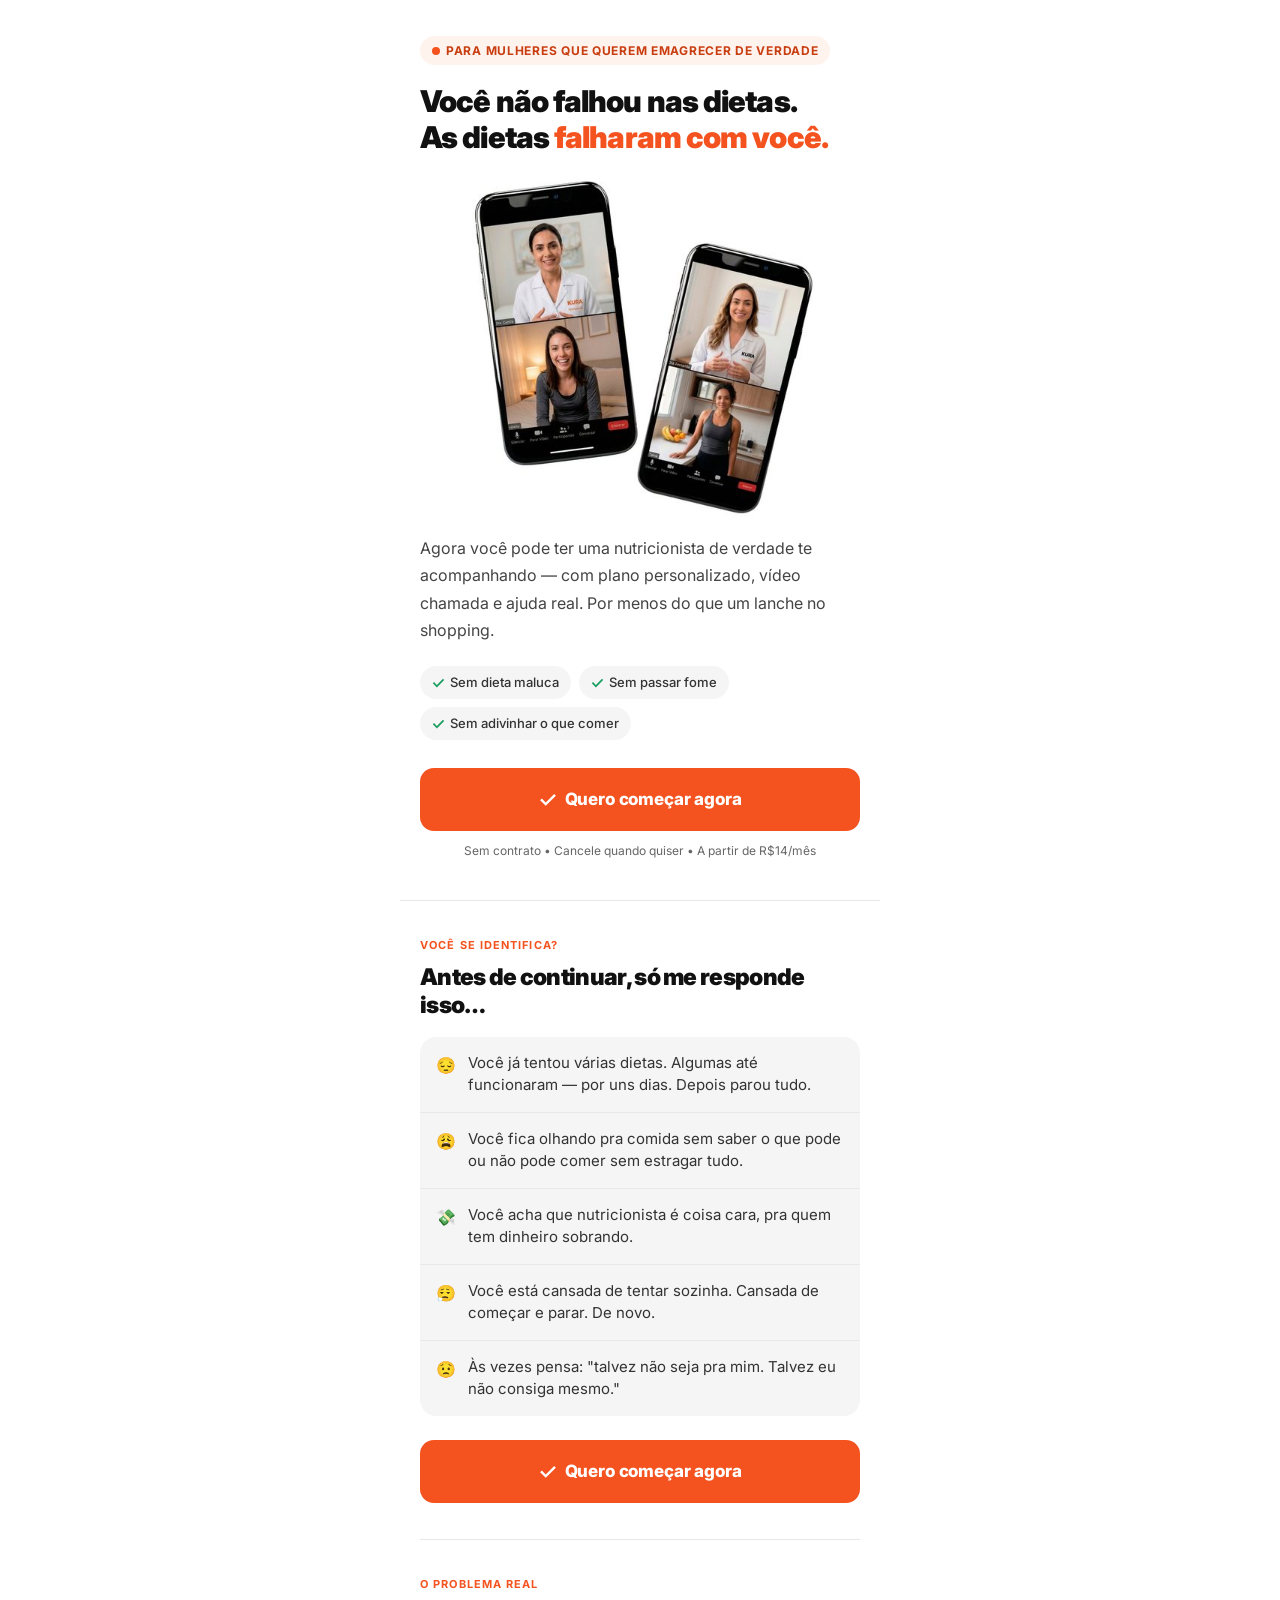
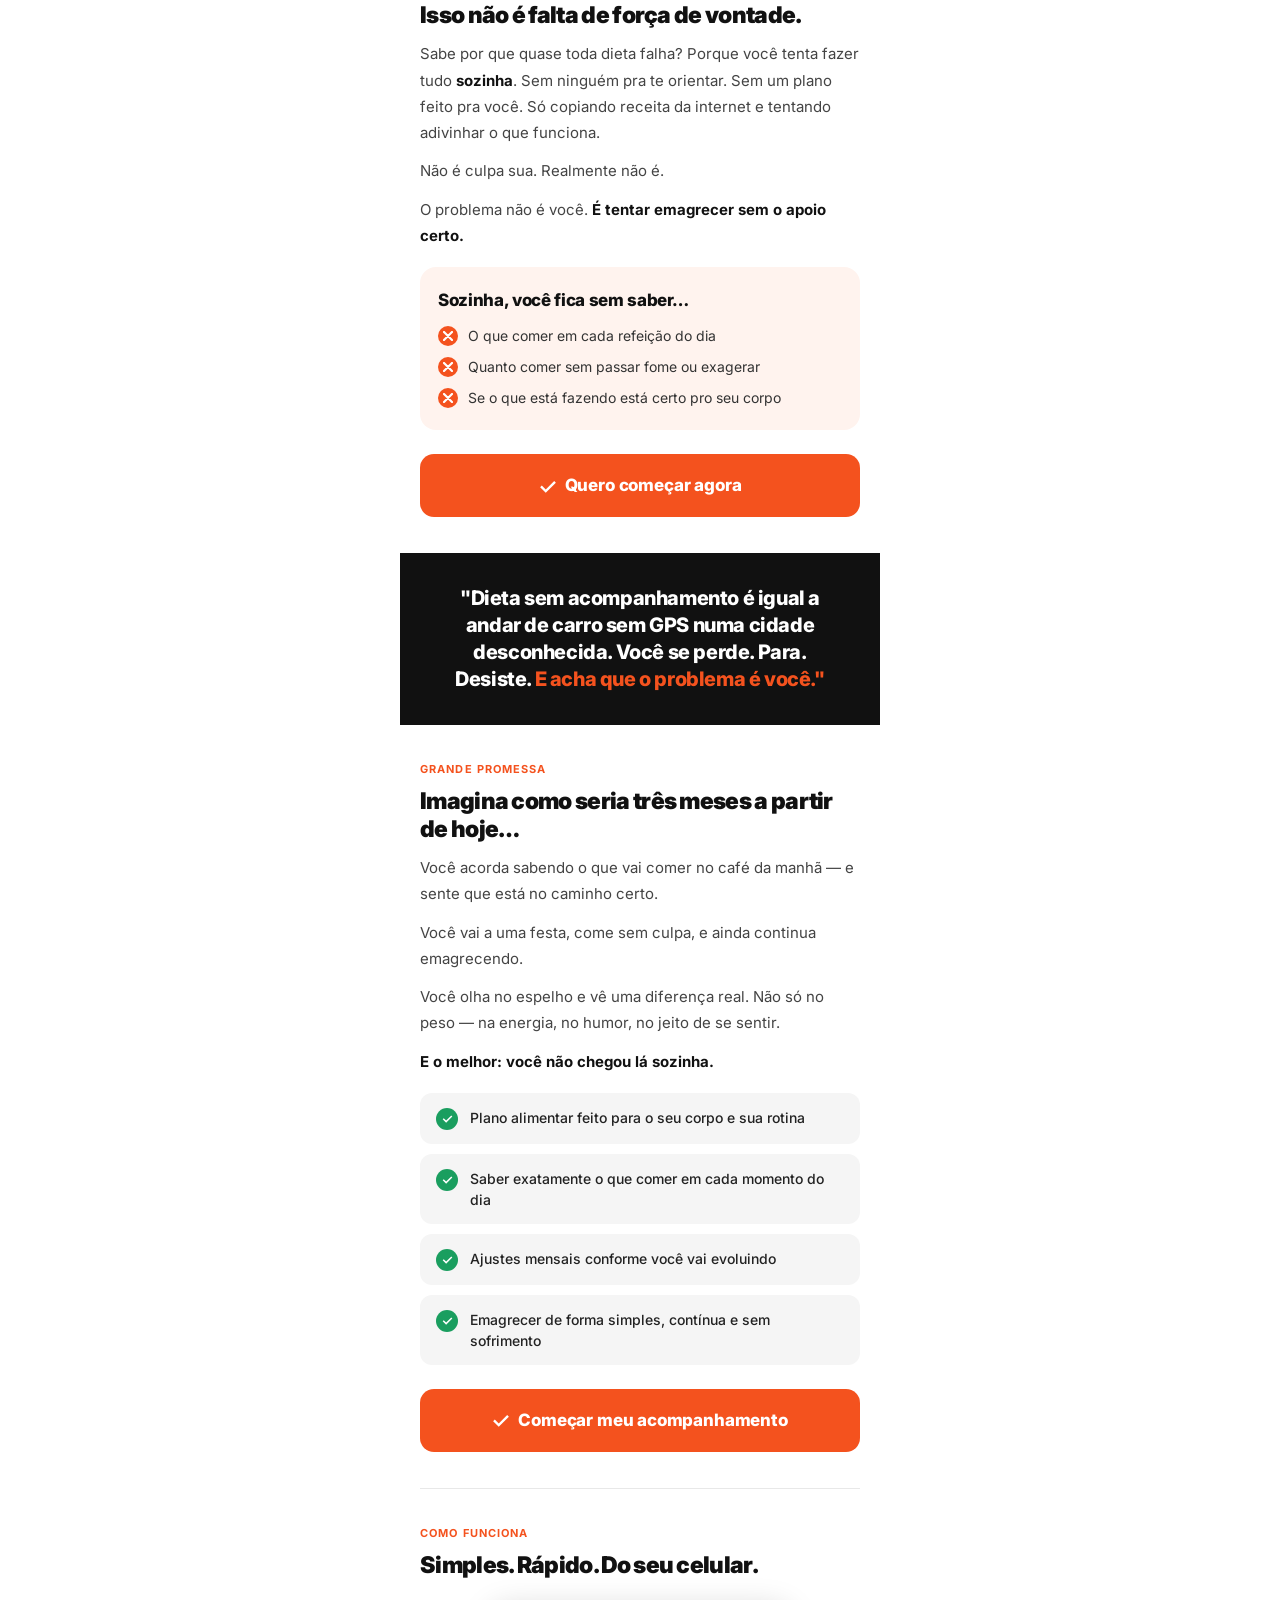
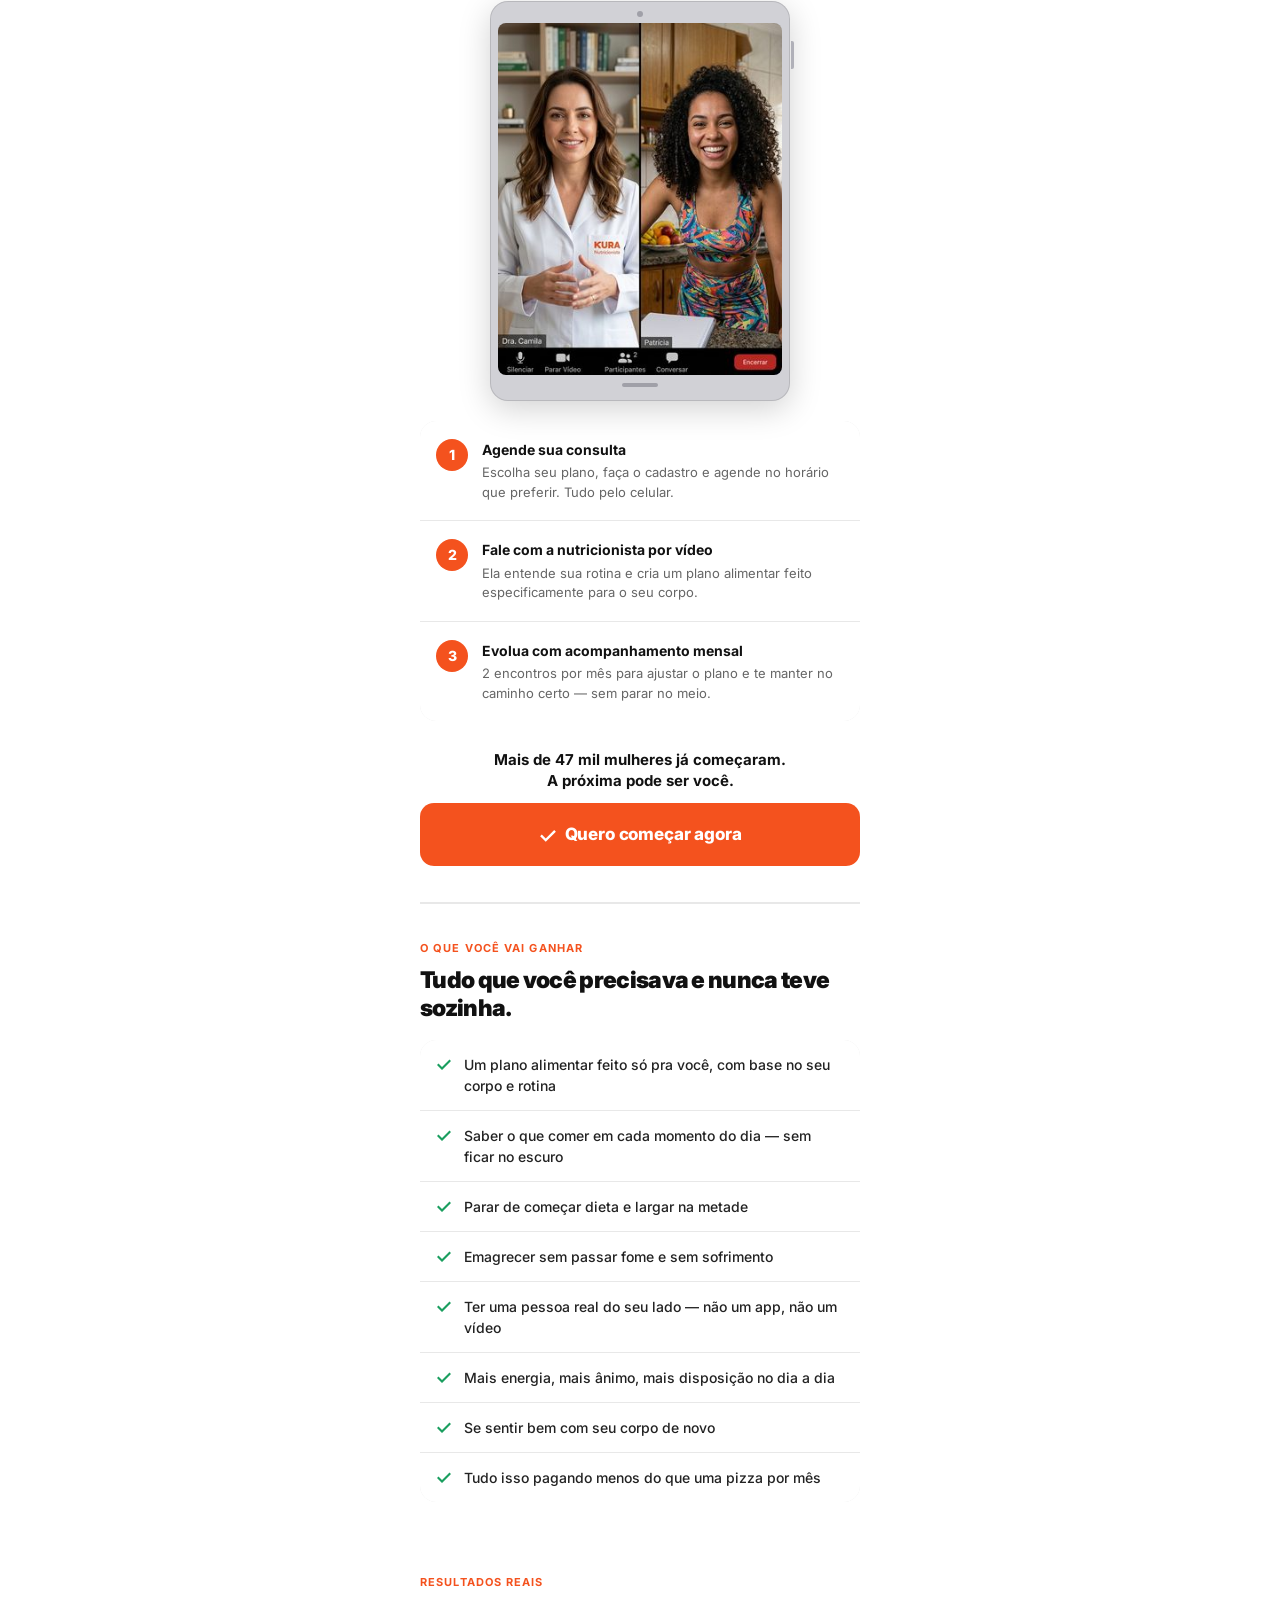
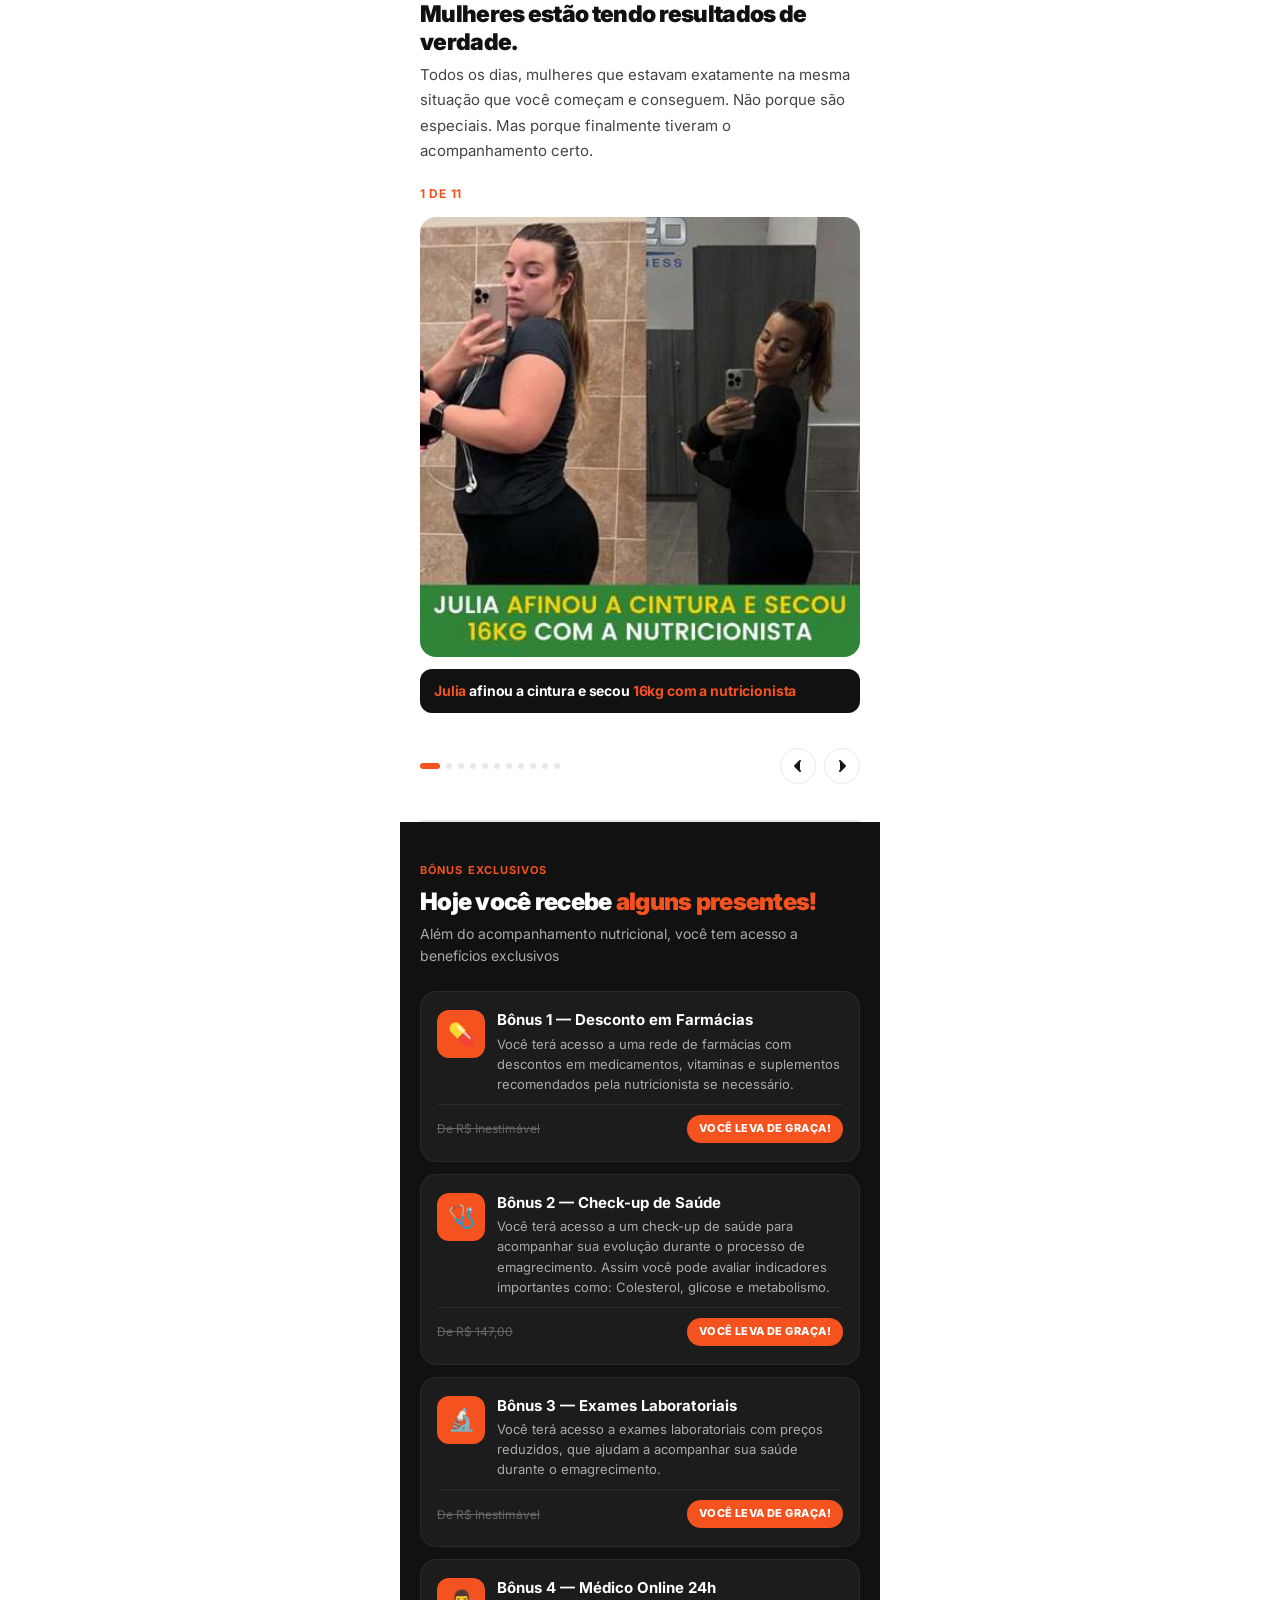
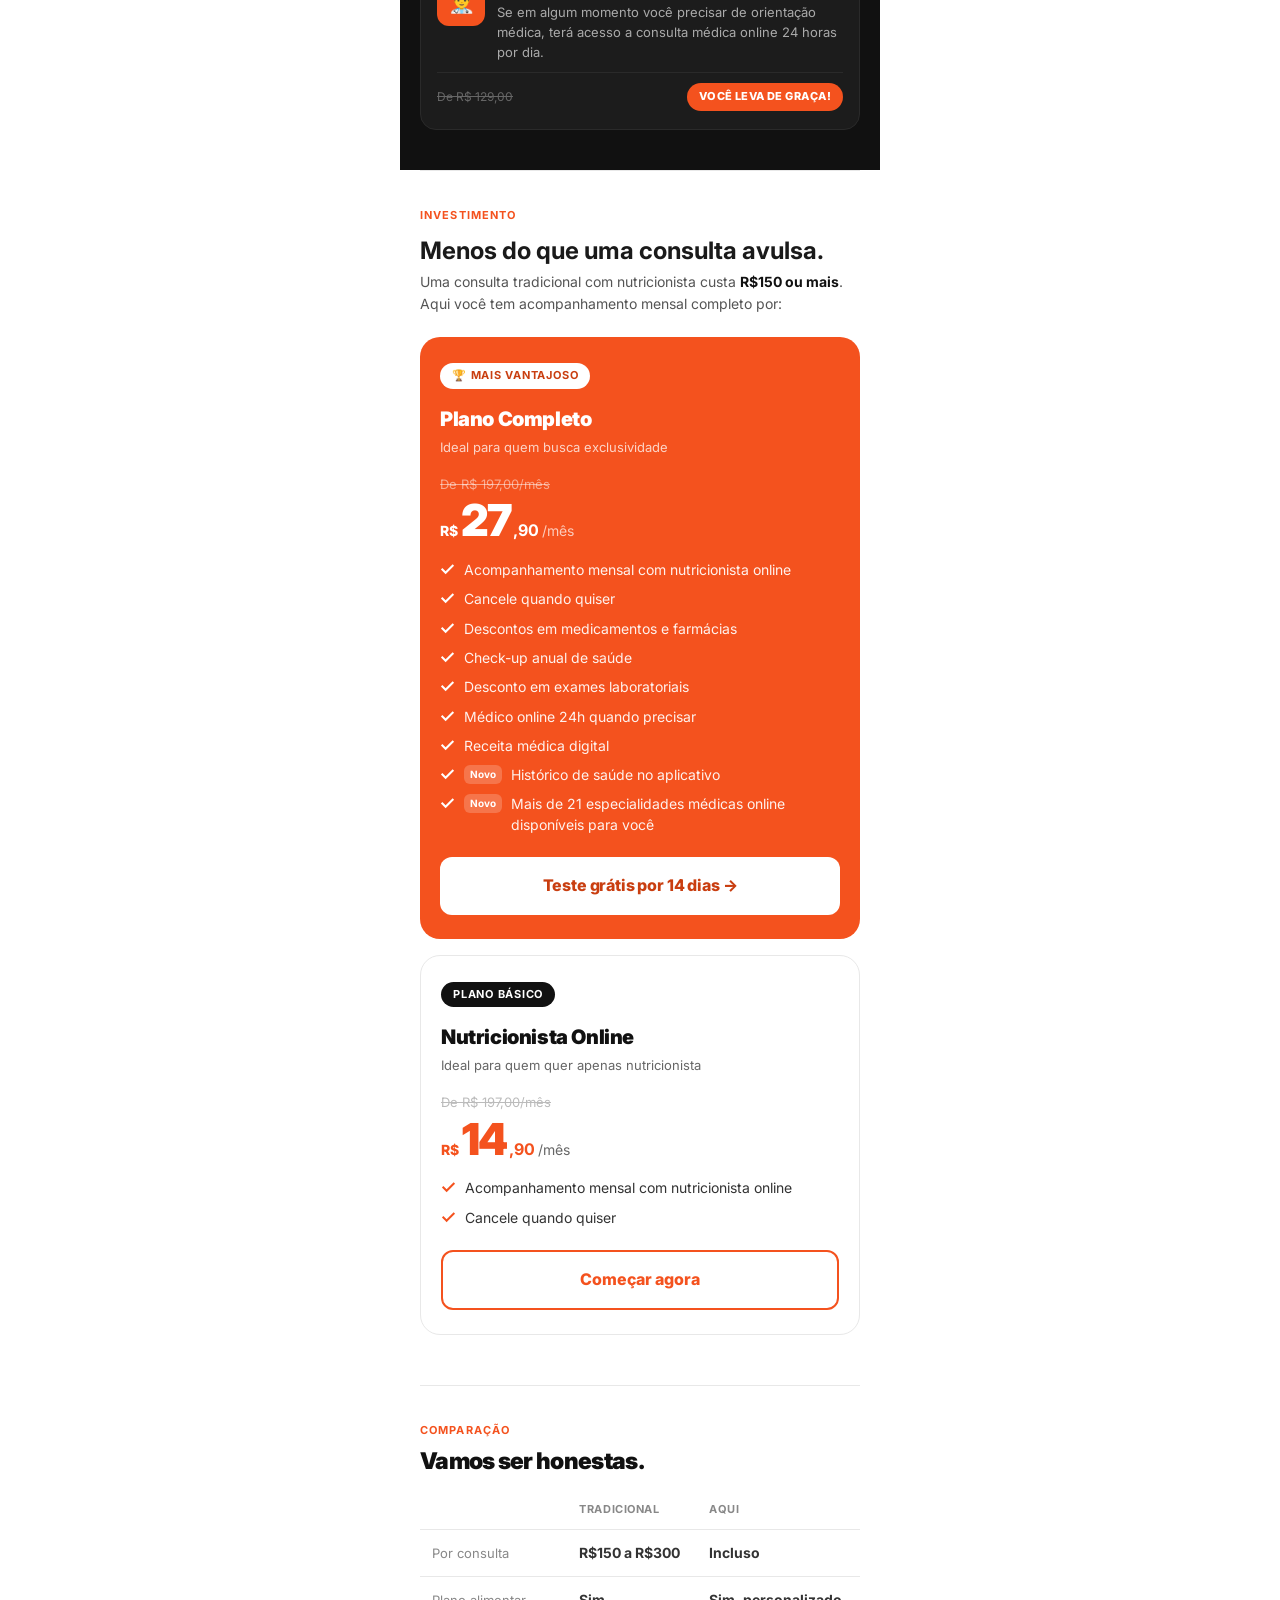
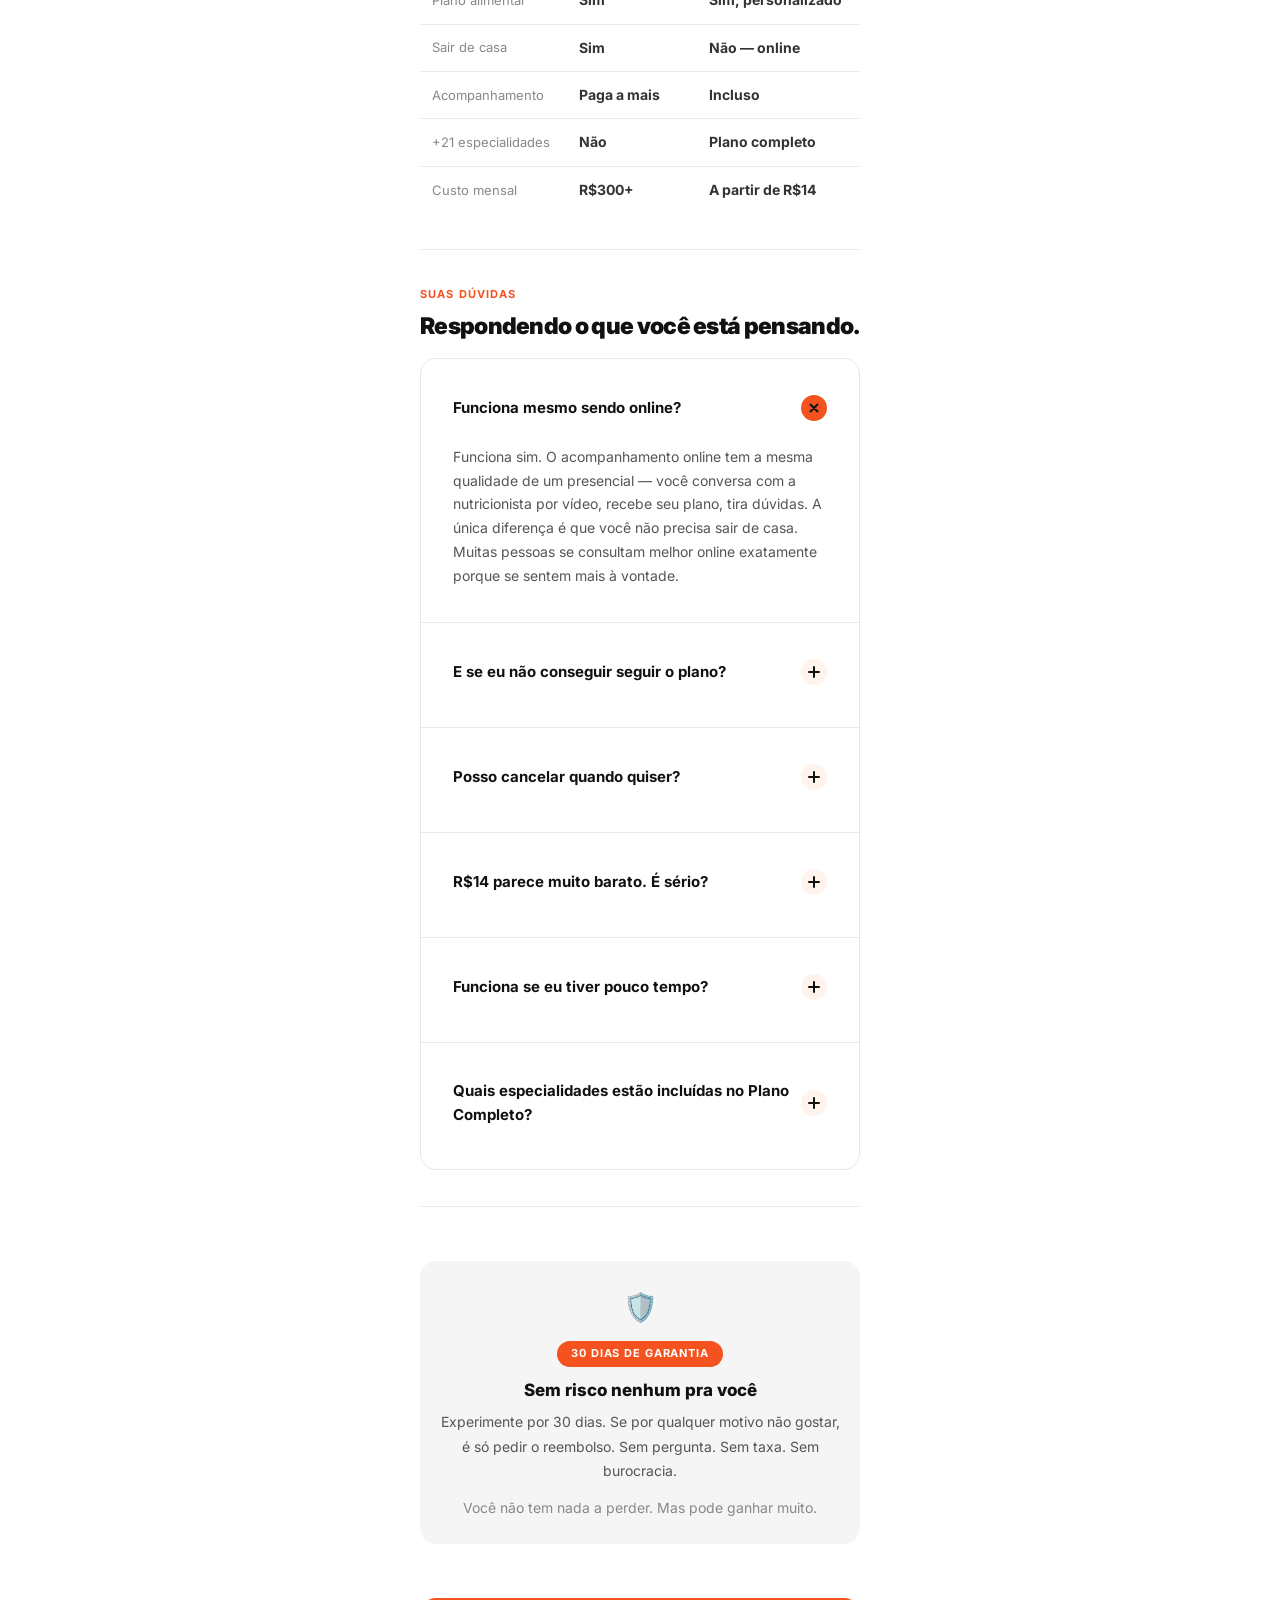
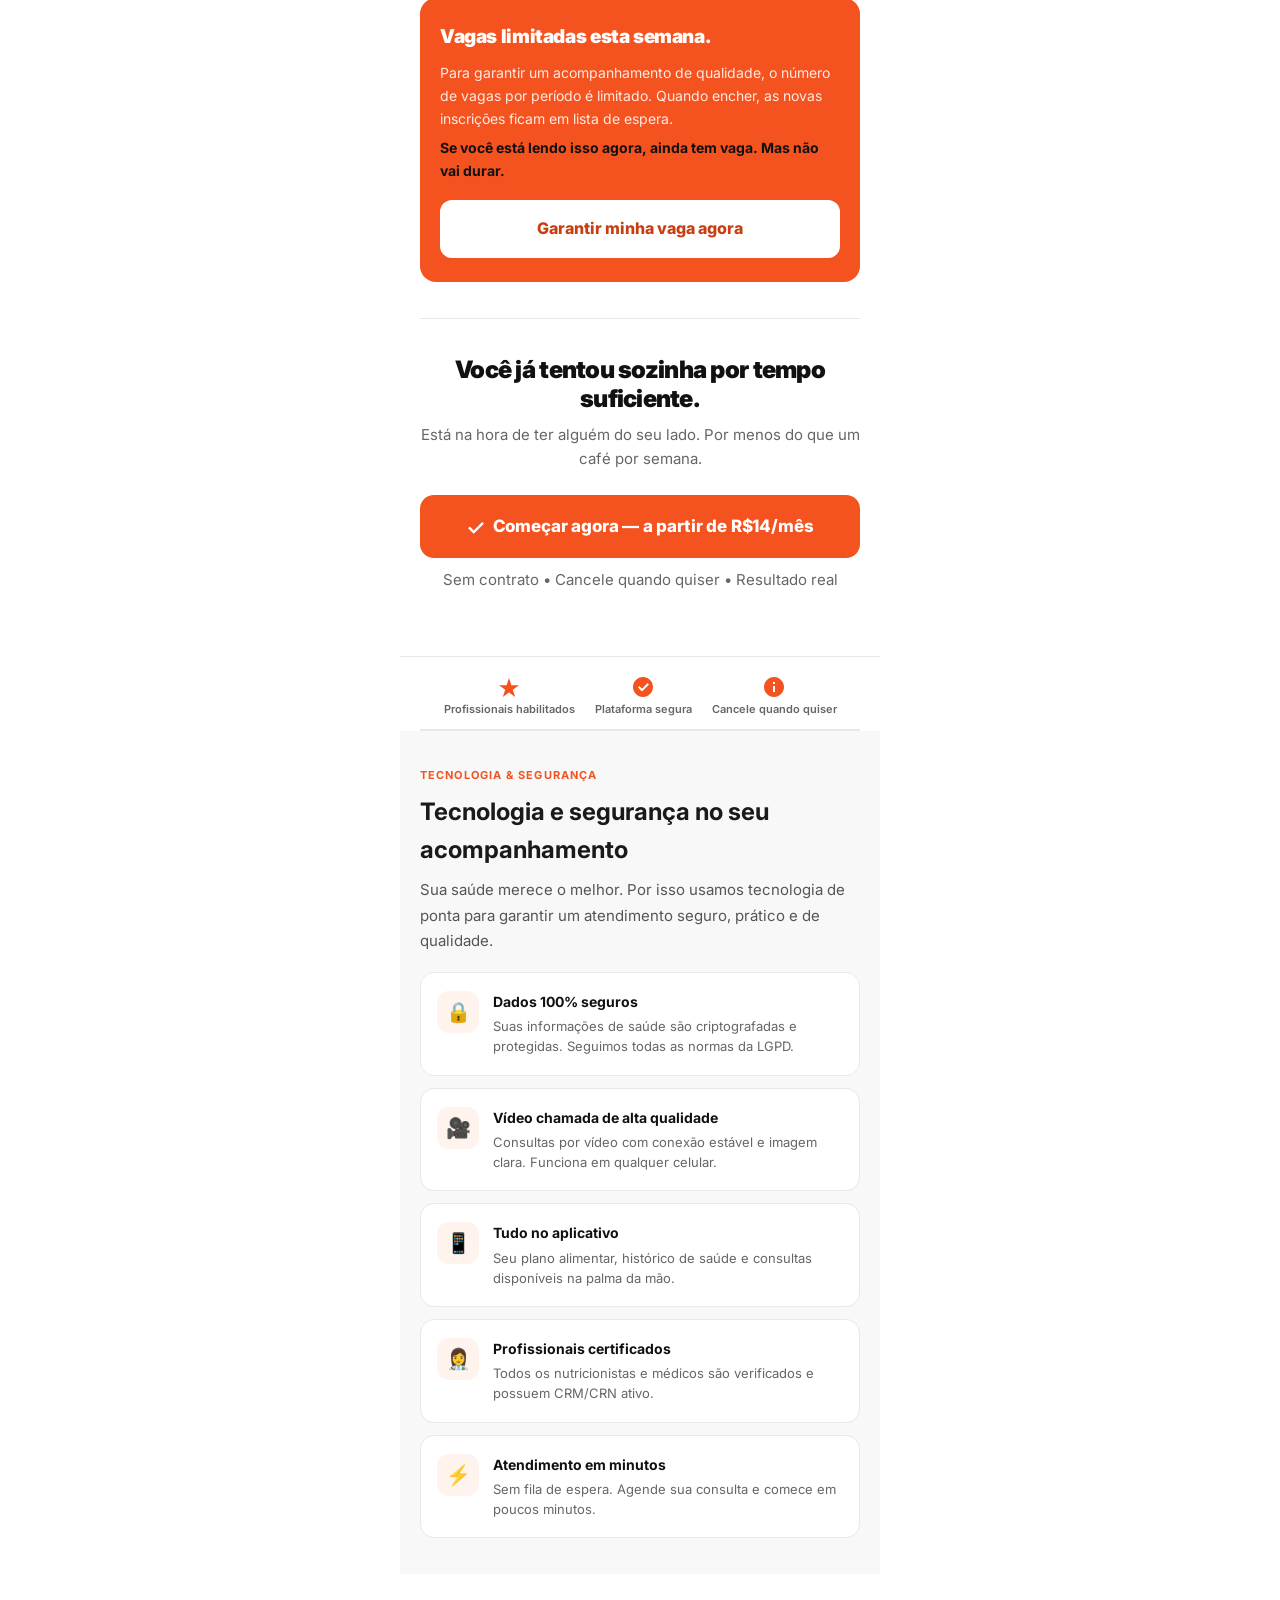
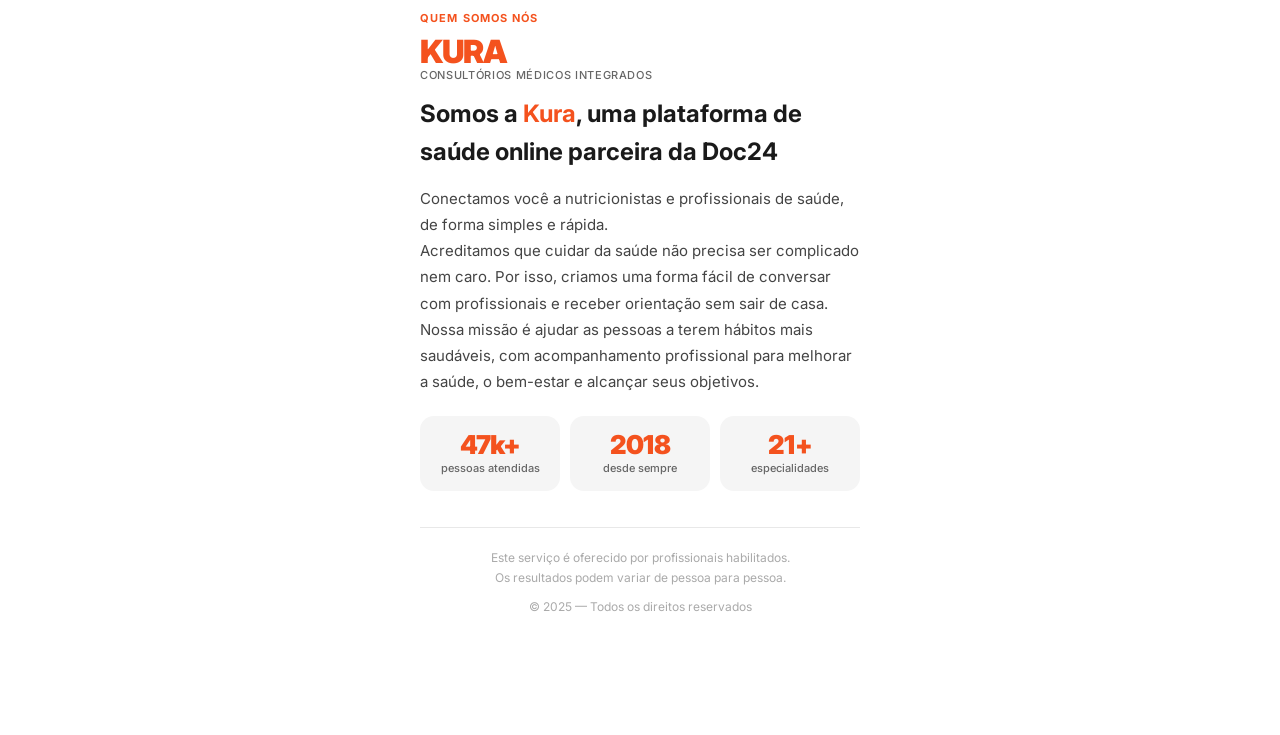
==== commit 3018ee78: "v2" ====
--- a/index.html
+++ b/index.html
@@ -2,9 +2,19 @@
 <html lang="pt-BR">
 <head>
 <meta charset="UTF-8">
+<meta name="theme-color" content="#F4521E">
+<meta name="description" content="Tenha uma nutricionista online te acompanhando com plano alimentar personalizado por menos de R$1 por dia. Planos a partir de R$14,90/mês. Sem contrato.">
 <meta name="viewport" content="width=device-width, initial-scale=1.0, maximum-scale=1.0">
 <title>Emagreça com Nutricionista — A partir de R$14/mês</title>
-<link href="https://fonts.googleapis.com/css2?family=Inter:wght@400;500;600;700;800;900&display=swap" rel="stylesheet">
+<link rel="dns-prefetch" href="https://fonts.googleapis.com">
+<link rel="dns-prefetch" href="https://fonts.gstatic.com">
+<link rel="dns-prefetch" href="https://connect.facebook.net">
+<link rel="dns-prefetch" href="https://pay.kiwify.com.br">
+<link rel="preconnect" href="https://fonts.googleapis.com">
+<link rel="preconnect" href="https://fonts.gstatic.com" crossorigin>
+<link rel="preload" href="https://fonts.googleapis.com/css2?family=Inter:wght@400;500;600;700;800;900&display=swap" as="style" onload="this.onload=null;this.rel='stylesheet'">
+<noscript><link href="https://fonts.googleapis.com/css2?family=Inter:wght@400;500;600;700;800;900&display=swap" rel="stylesheet"></noscript>
+<style>body{font-family:-apple-system,BlinkMacSystemFont,'Segoe UI',sans-serif}</style>
 <style>
 *{margin:0;padding:0;box-sizing:border-box;-webkit-tap-highlight-color:transparent}
 :root{
@@ -511,18 +521,19 @@
 </style>
 <!-- Meta Pixel Code -->
 <script>
+window.addEventListener('load',function(){
 !function(f,b,e,v,n,t,s)
 {if(f.fbq)return;n=f.fbq=function(){n.callMethod?
 n.callMethod.apply(n,arguments):n.queue.push(arguments)};
 if(!f._fbq)f._fbq=n;n.push=n;n.loaded=!0;n.version='2.0';
 n.queue=[];t=b.createElement(e);t.async=!0;
 t.src=v;s=b.getElementsByTagName(e)[0];
-s.parentNode.insertBefore(t,s)}(window, document,'script',
+s.parentNode.insertBefore(t,s)}(window,document,'script',
 'https://connect.facebook.net/en_US/fbevents.js');
-fbq('init', '4431773430439067');
-fbq('track', 'PageView');
+fbq('init','4431773430439067');fbq('track','PageView');
+});
 </script>
-<noscript><img height="1" width="1" style="display:none"
+<noscript><img loading="eager" decoding="async" fetchpriority="high" decoding="async" height="1" width="1" style="display:none"
 src="https://www.facebook.com/tr?id=4431773430439067&ev=PageView&noscript=1"
 /></noscript>
 <!-- End Meta Pixel Code -->
@@ -531,7 +542,7 @@
 
 
 <!-- HERO -->
-<div class="hero">
+<main><div class="hero">
   <div class="hero-badge">
     <svg viewBox="0 0 8 8"><circle cx="4" cy="4" r="4"/></svg>
     Para mulheres que querem emagrecer de verdade
@@ -539,8 +550,8 @@
 
   <h1>Você não falhou nas dietas.<br>As dietas <em>falharam com você.</em></h1>
 
-  <div style="margin:22px -20px 0;overflow:hidden;">
-    <img src="[data-uri]" alt="Consulta online com nutricionista Kura" style="width:100%;display:block;">
+  <div style="margin:20px 0 0;overflow:hidden;text-align:center;">
+    <img src="[data-uri]" alt="Consulta online com nutricionista Kura" style="width:82%;max-width:360px;display:block;margin:0 auto;" loading="eager" fetchpriority="high">
   </div>
 
   <p class="hero-sub">
@@ -678,51 +689,55 @@
 <div class="section">
   <div class="section-label">Como funciona</div>
   <h2>Simples. Rápido. Do seu celular.</h2>
-  <p>Você faz tudo de casa, no seu horário. Sem deslocamento, sem espera.</p>
-
-  <div style="margin:20px 0;border-radius:18px;overflow:hidden;border:2px solid var(--border);">
-    <img src="[data-uri]" alt="Consulta online com nutricionista Kura" style="width:100%;display:block;">
-  </div>
-
-  <div class="steps">
+
+  <div style="display:flex;justify-content:center;margin:22px 0 4px;">
+    <div style="position:relative;width:76%;max-width:300px;">
+      <!-- iPad frame -->
+      <div style="background:#d1d1d6;border-radius:18px;padding:10px 8px 14px;box-shadow:0 8px 32px rgba(0,0,0,0.18),inset 0 0 0 1px rgba(0,0,0,0.12);">
+        <!-- camera dot -->
+        <div style="width:6px;height:6px;background:#a0a0a8;border-radius:50%;margin:0 auto 6px;"></div>
+        <!-- screen -->
+        <div style="border-radius:8px;overflow:hidden;line-height:0;background:#000;">
+          <img src="[data-uri]" alt="Consulta online Kura com nutricionista" style="width:100%;display:block;" loading="lazy" decoding="async">
+        </div>
+        <!-- home bar -->
+        <div style="width:36px;height:4px;background:#a0a0a8;border-radius:2px;margin:8px auto 0;"></div>
+      </div>
+      <!-- side button -->
+      <div style="position:absolute;right:-4px;top:40px;width:3px;height:28px;background:#b0b0b8;border-radius:0 2px 2px 0;"></div>
+    </div>
+  </div>
+
+  <div class="steps" style="margin-top:20px;">
     <div class="step">
       <div class="step-num">1</div>
       <div class="step-body">
-        <h4>Você entra na plataforma</h4>
-        <p>Escolhe seu plano e faz o cadastro em minutos.</p>
+        <h4>Agende sua consulta</h4>
+        <p>Escolha seu plano, faça o cadastro e agende no horário que preferir. Tudo pelo celular.</p>
       </div>
     </div>
     <div class="step">
       <div class="step-num">2</div>
       <div class="step-body">
-        <h4>Agenda sua consulta por vídeo</h4>
-        <p>Escolhe o melhor horário pra você. Sem filas.</p>
+        <h4>Fale com a nutricionista por vídeo</h4>
+        <p>Ela entende sua rotina e cria um plano alimentar feito especificamente para o seu corpo.</p>
       </div>
     </div>
     <div class="step">
       <div class="step-num">3</div>
       <div class="step-body">
-        <h4>Fala com a nutricionista</h4>
-        <p>Ela entende seu corpo, sua rotina e seus objetivos.</p>
-      </div>
-    </div>
-    <div class="step">
-      <div class="step-num">4</div>
-      <div class="step-body">
-        <h4>Recebe seu plano personalizado</h4>
-        <p>Feito especificamente pra você. Não é genérico de internet.</p>
-      </div>
-    </div>
-    <div class="step">
-      <div class="step-num">5</div>
-      <div class="step-body">
-        <h4>Evolui com 2 encontros por mês</h4>
-        <p>Pra revisar, ajustar e te manter no caminho certo.</p>
-      </div>
-    </div>
-  </div>
-</div>
-
+        <h4>Evolua com acompanhamento mensal</h4>
+        <p>2 encontros por mês para ajustar o plano e te manter no caminho certo — sem parar no meio.</p>
+      </div>
+    </div>
+  </div>
+
+  <p style="text-align:center;font-size:15px;font-weight:700;color:var(--black);margin:28px 0 12px;line-height:1.4;">Mais de 47 mil mulheres já começaram.<br>A próxima pode ser você.</p>
+  <a href="#planos" class="btn-main">
+    <svg viewBox="0 0 16 16"><path d="M13.5 3.5L6 11 2.5 7.5 1 9l5 5 9-9z"/></svg>
+    Quero começar agora
+  </a>
+</div>
 <div class="divider"></div>
 
 <div class="divider"></div>
@@ -780,47 +795,47 @@
     <div class="slider-track" id="sliderTrack">
       
     <div class="slide">
-      <img class="slide-img" src="[data-uri]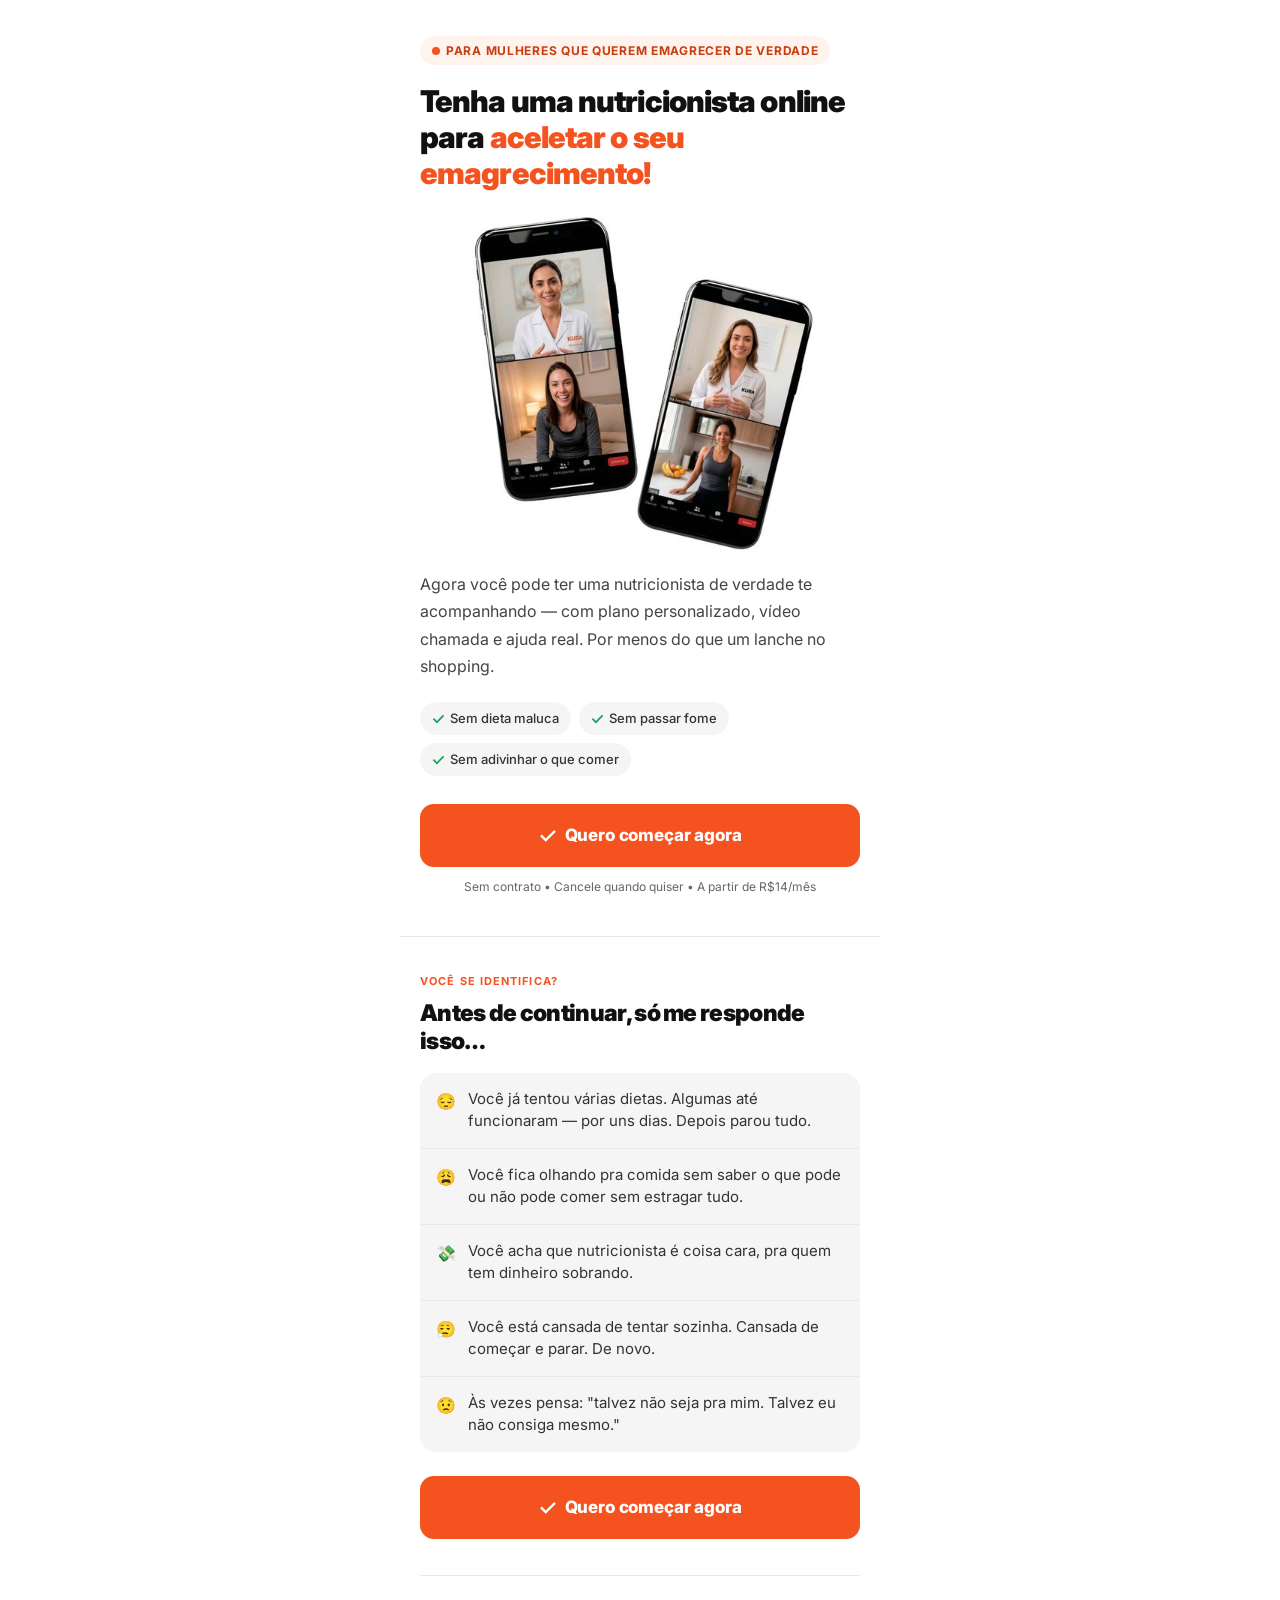
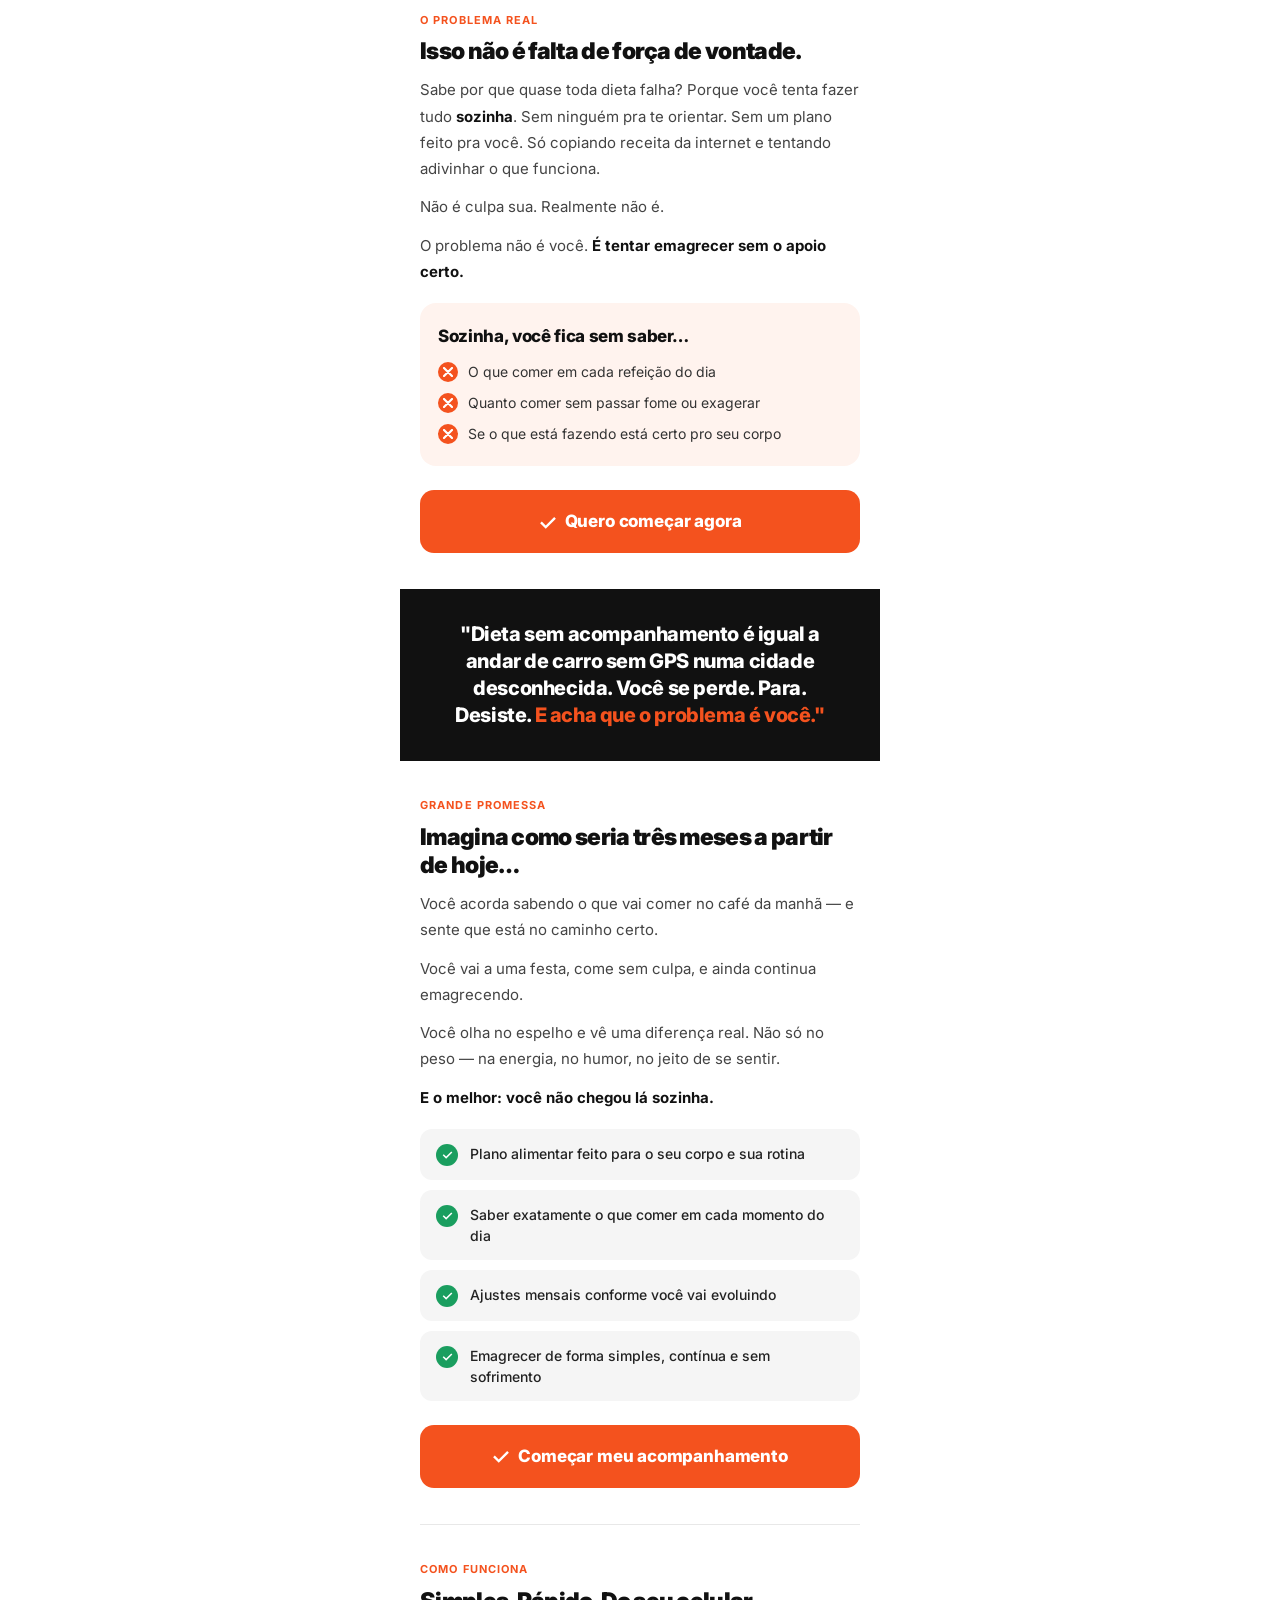
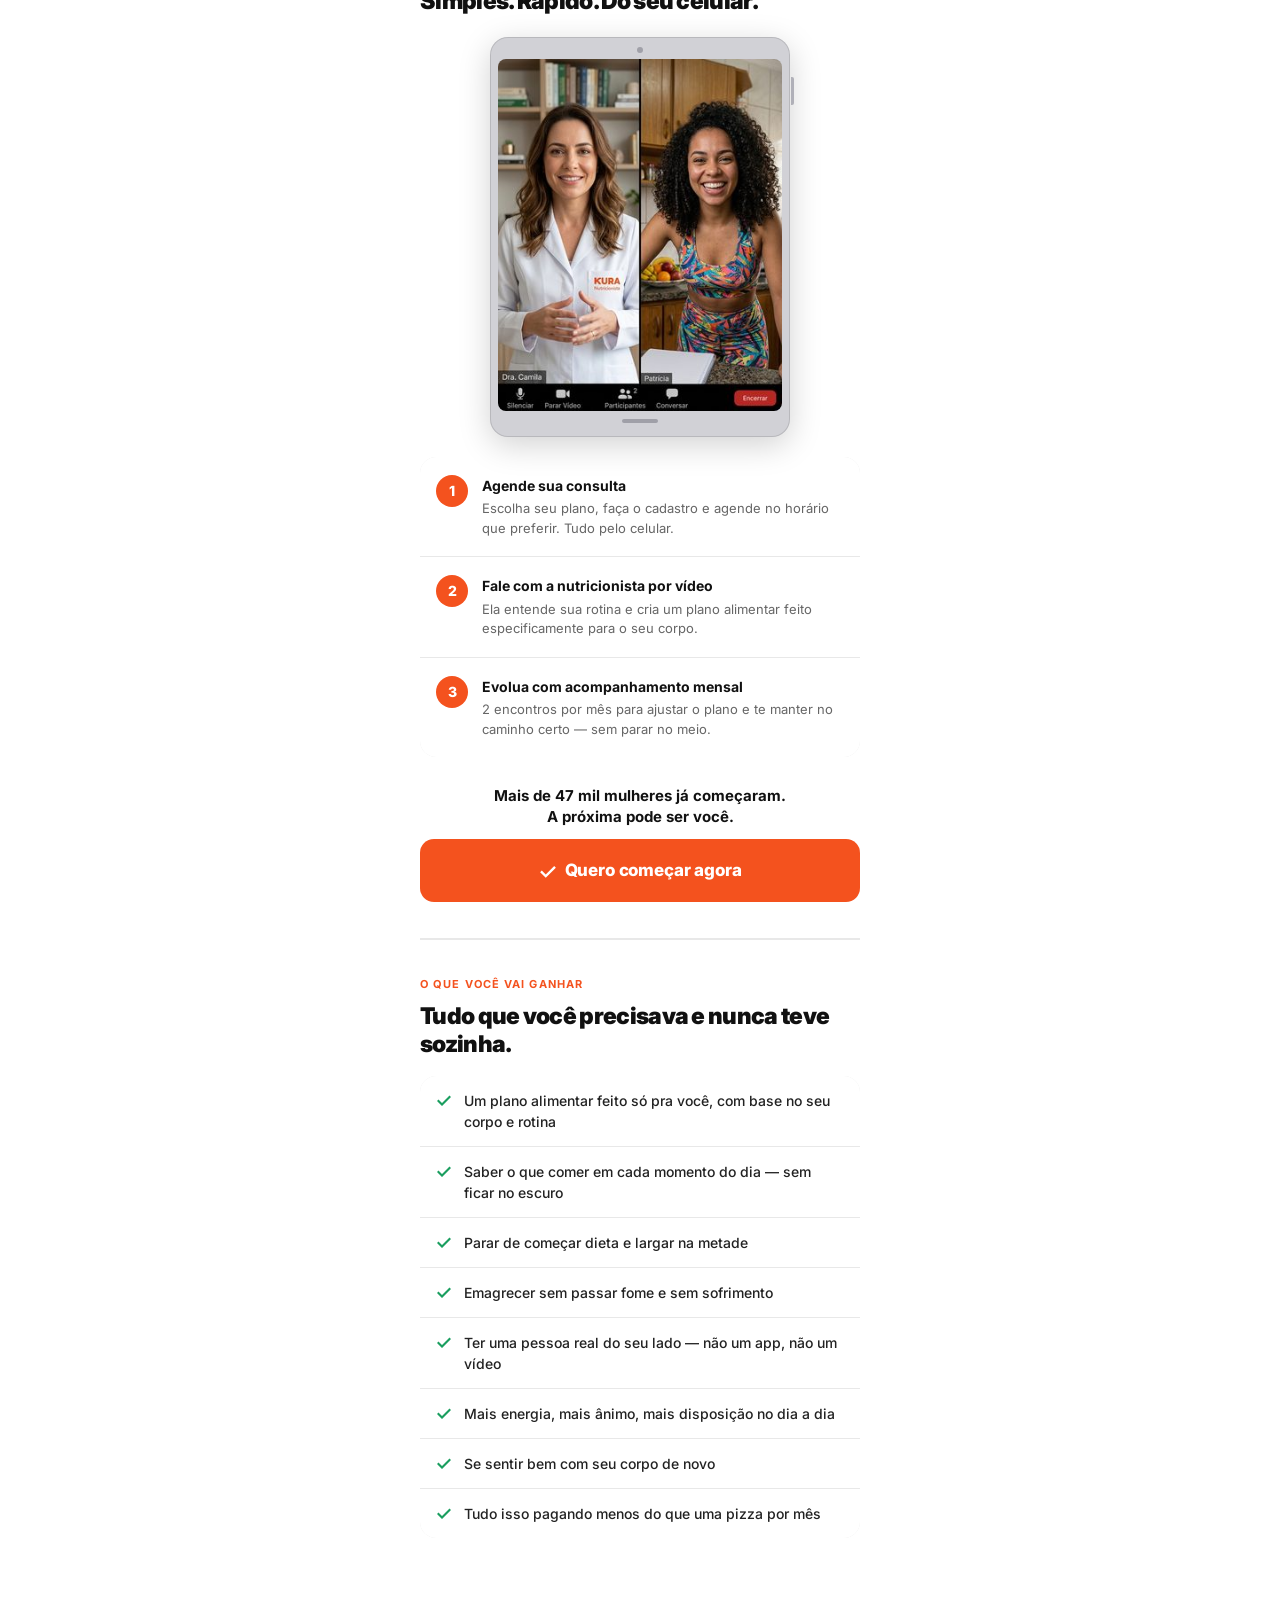
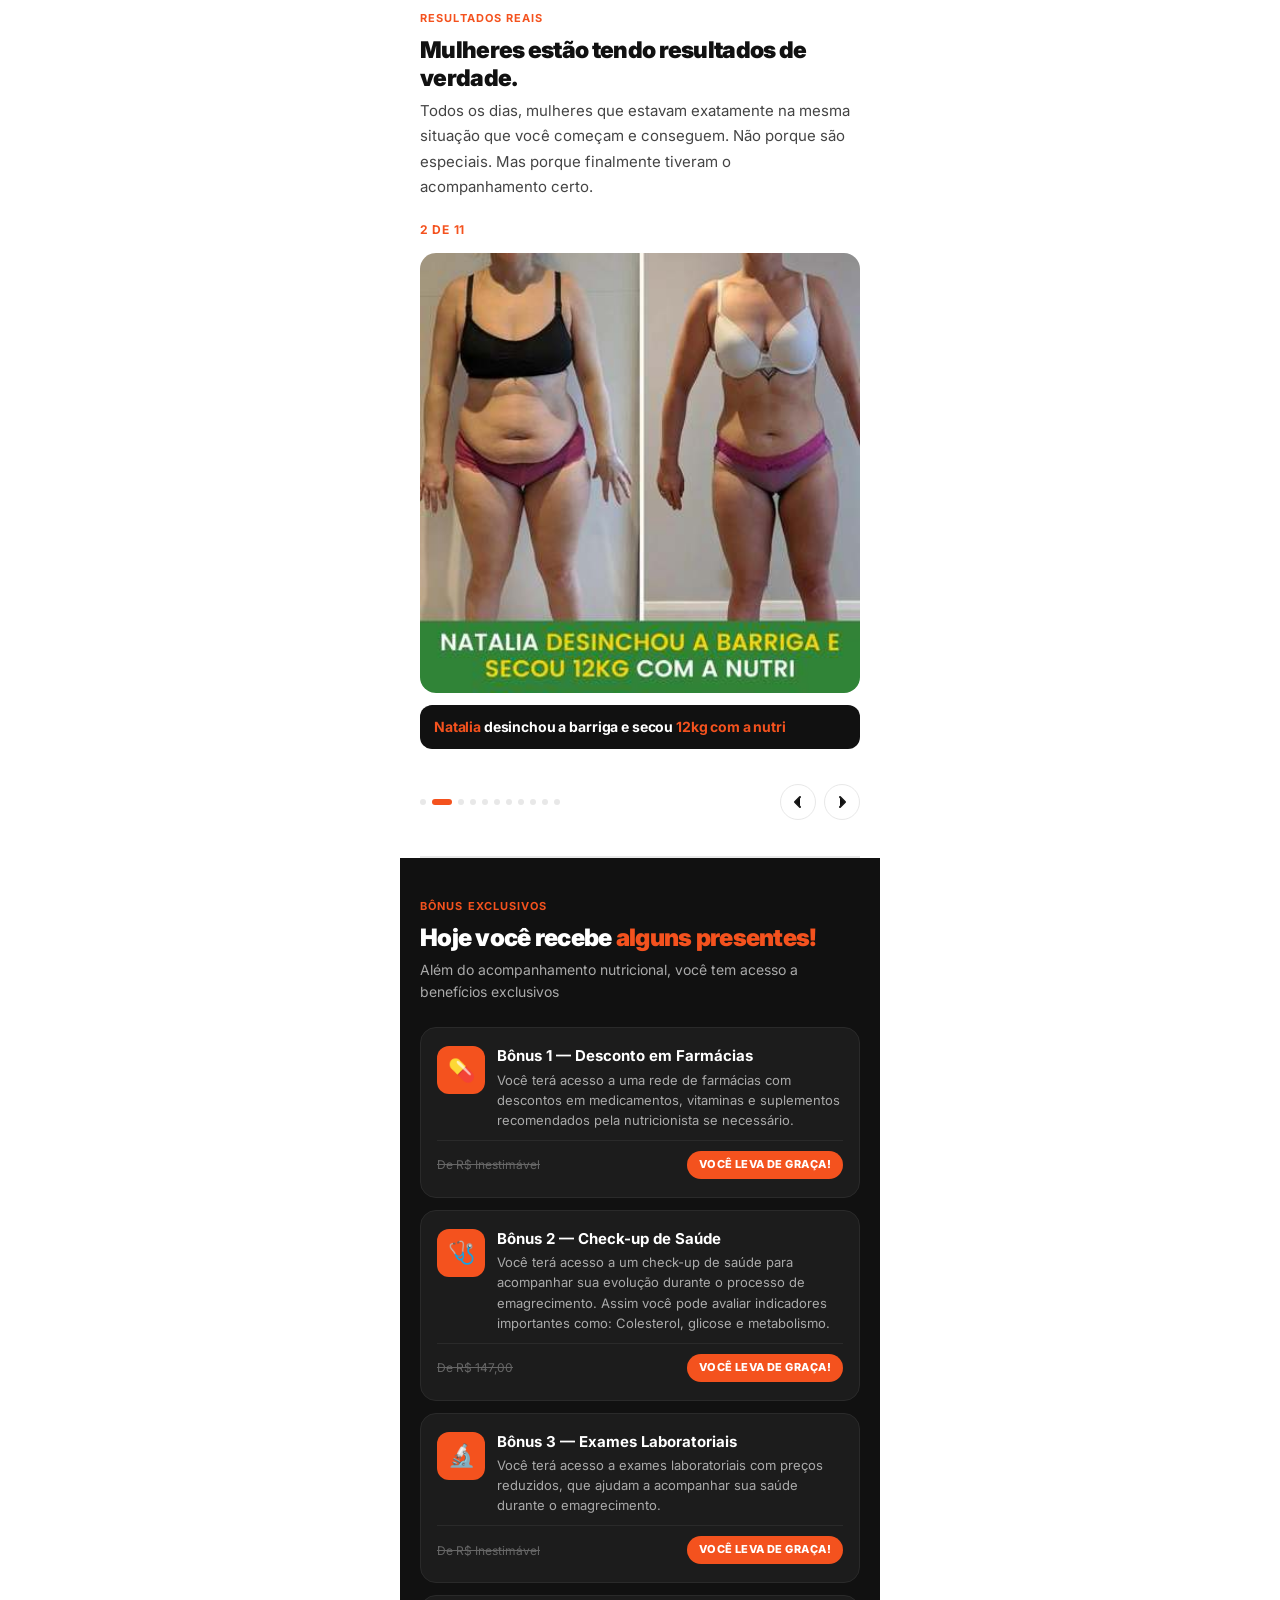
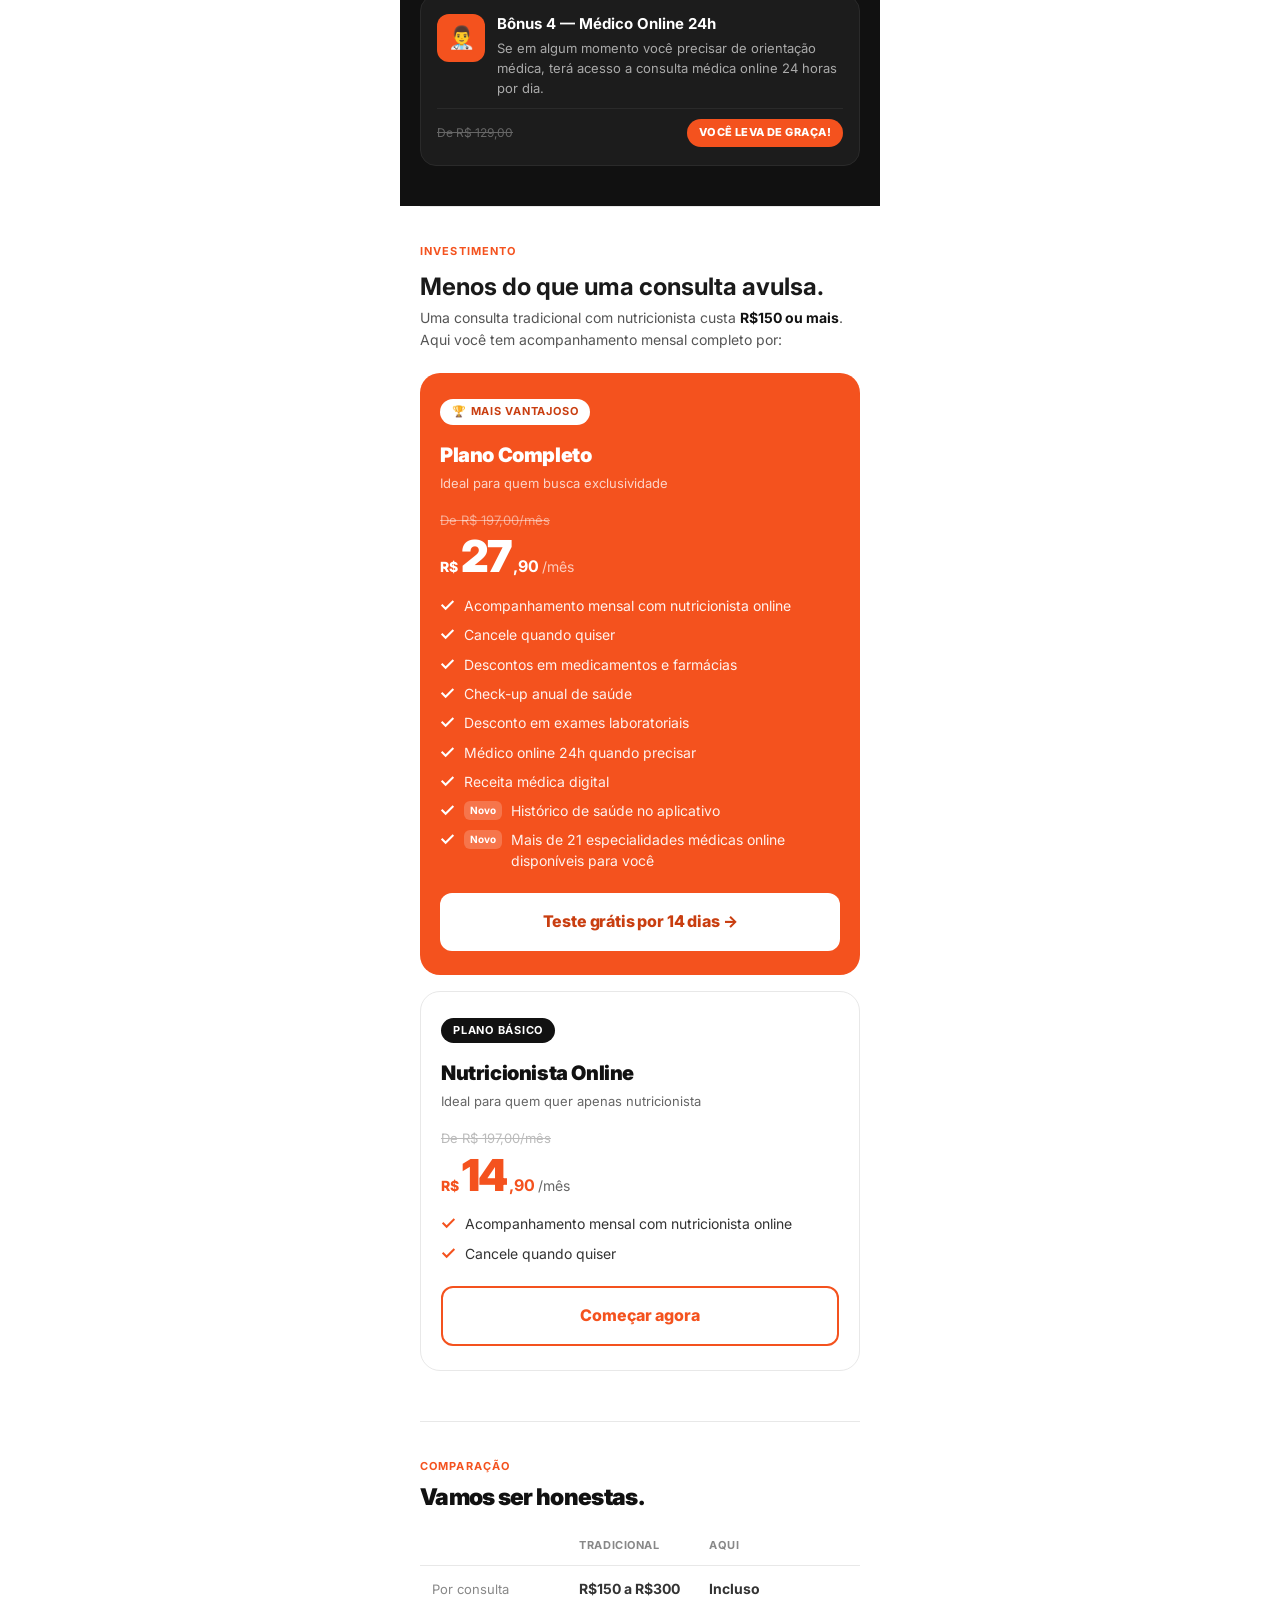
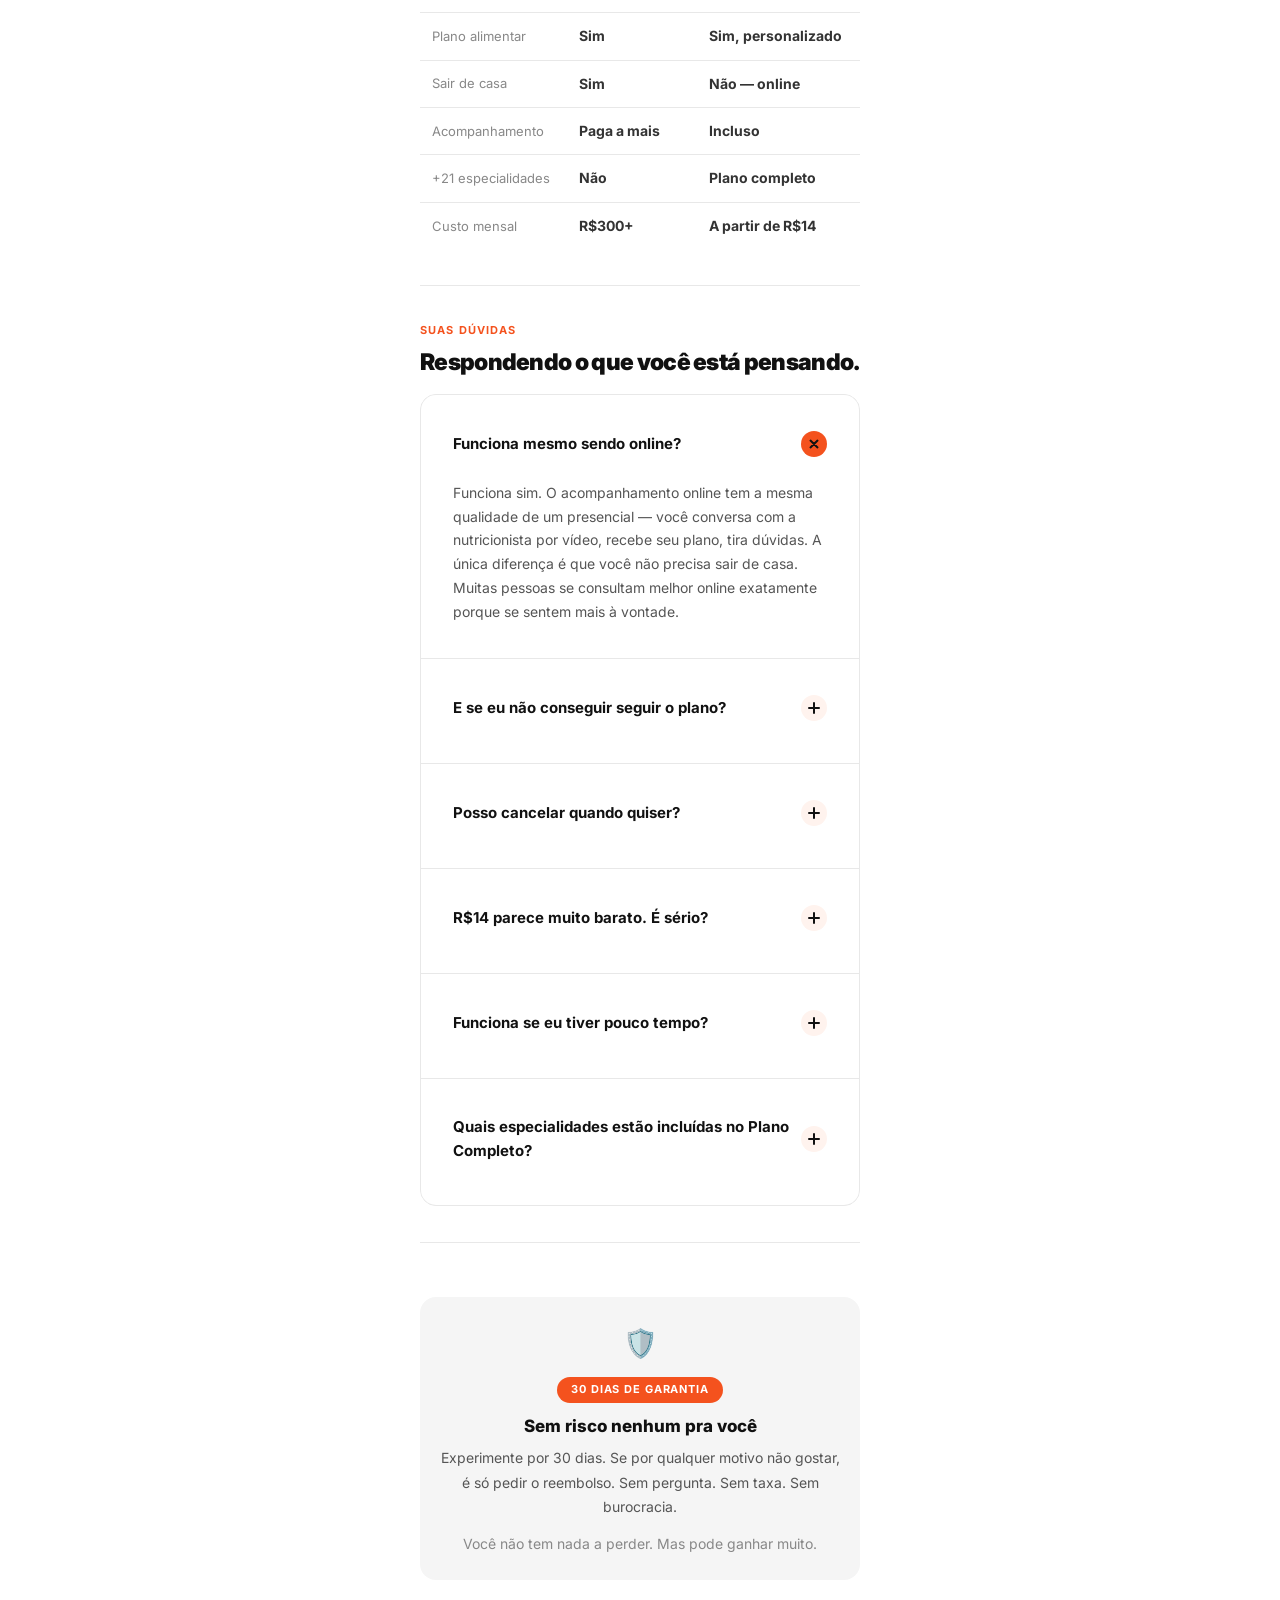
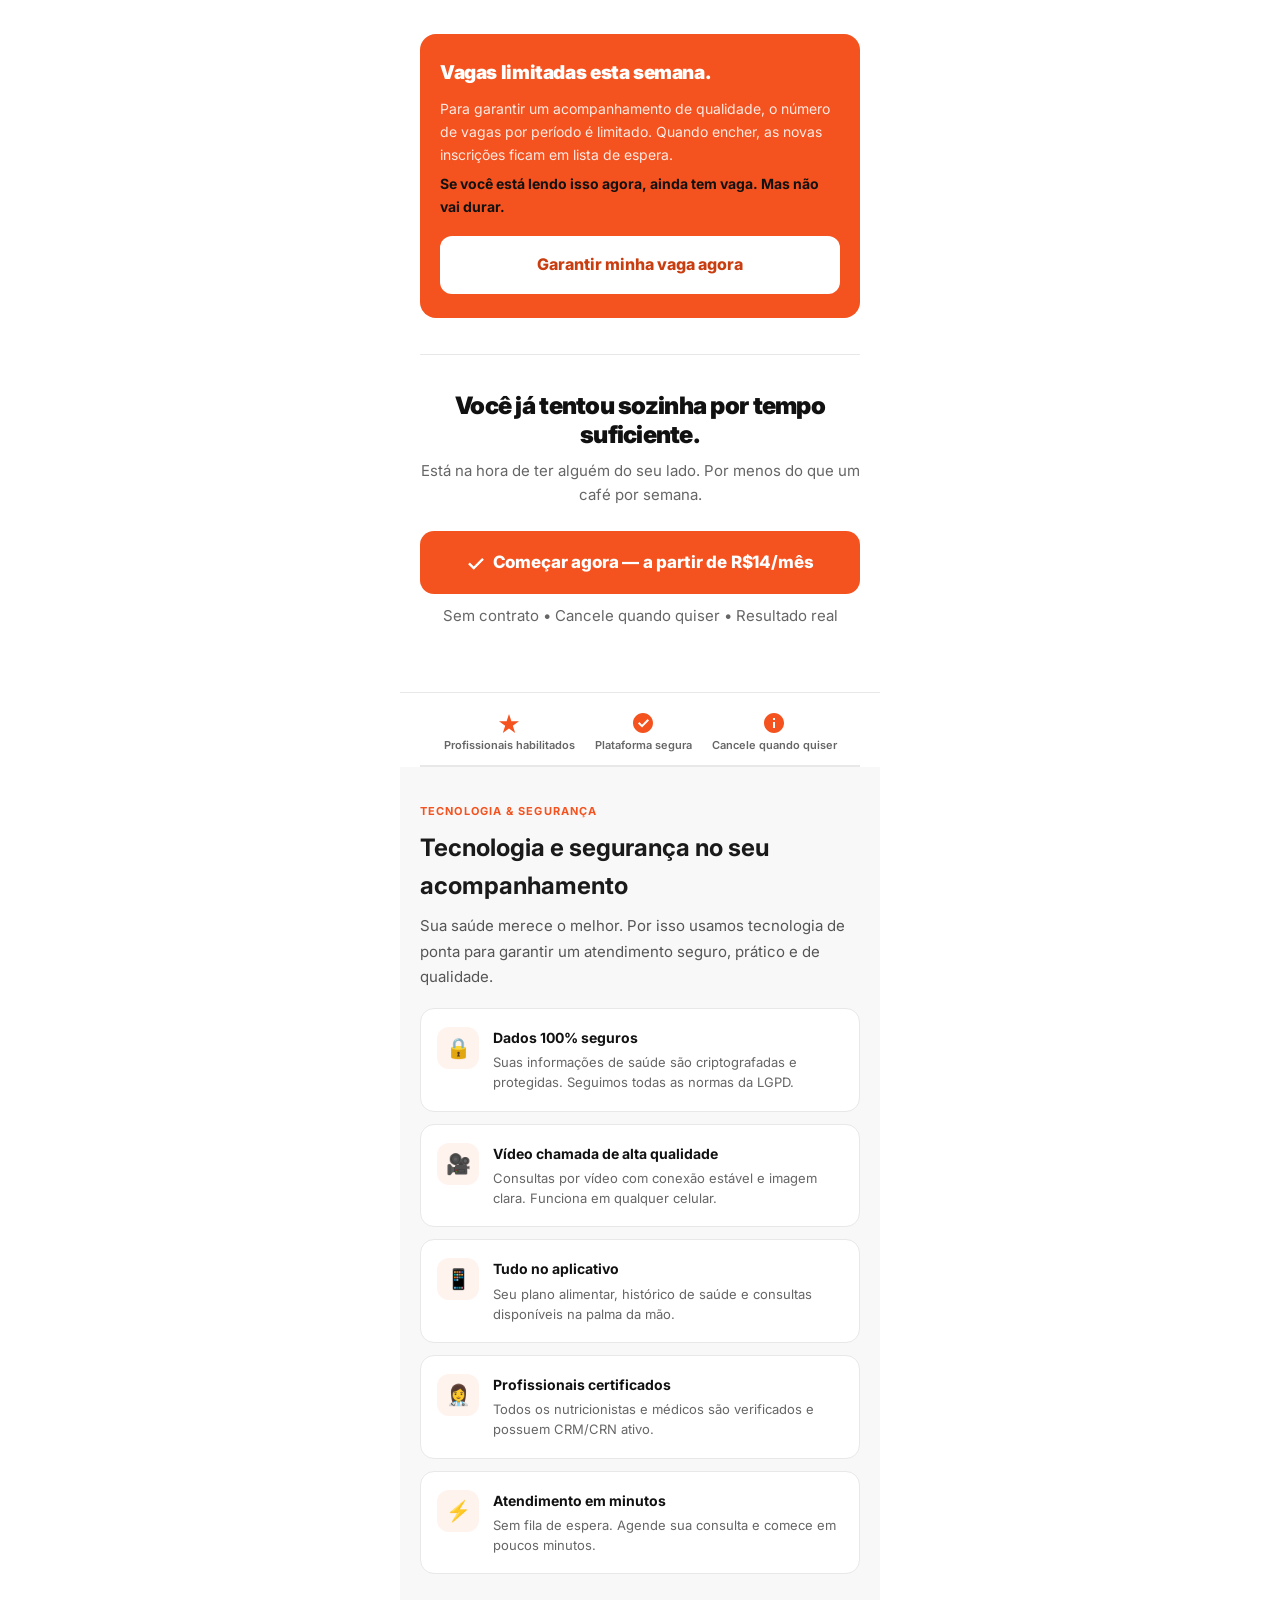
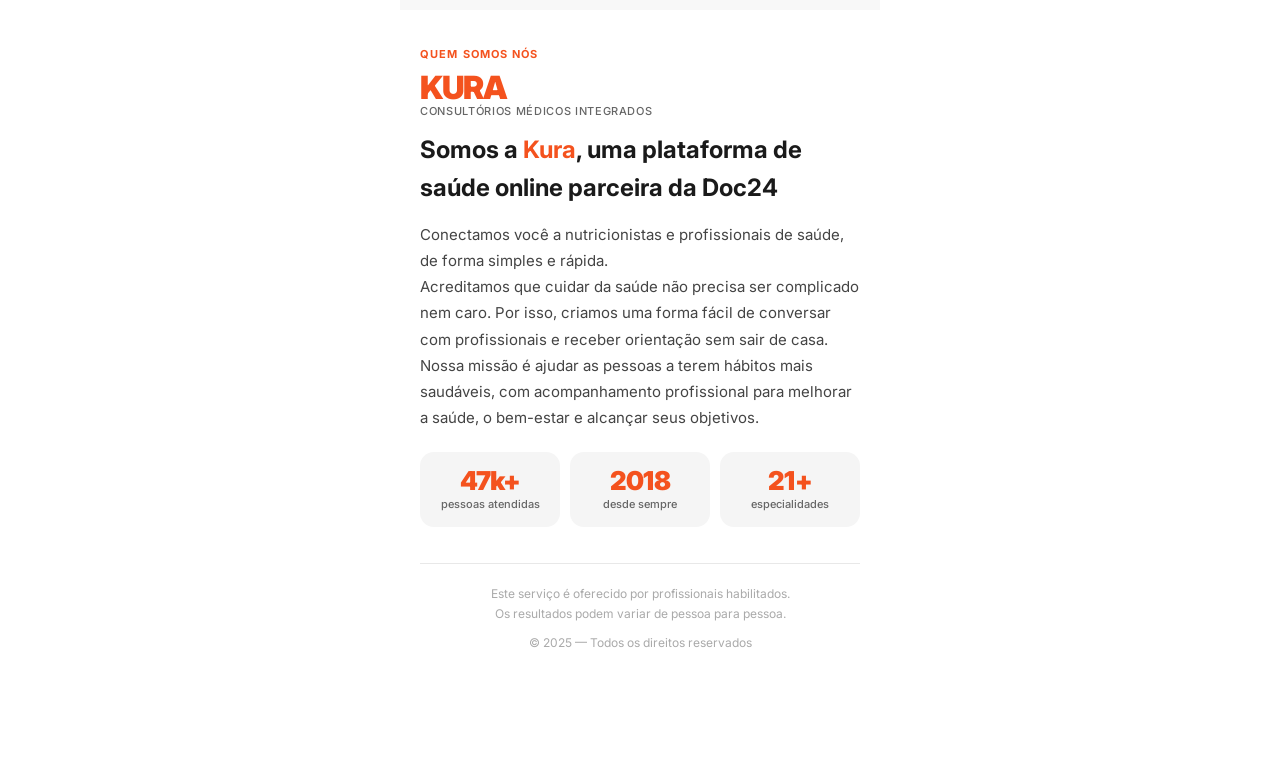
==== commit 760f72cd: "v3" ====
--- a/index.html
+++ b/index.html
@@ -548,7 +548,7 @@
     Para mulheres que querem emagrecer de verdade
   </div>
 
-  <h1>Você não falhou nas dietas.<br>As dietas <em>falharam com você.</em></h1>
+  <h1>Tenha uma nutricionista online para <em>aceletar o seu emagrecimento!</em></h1>
 
   <div style="margin:20px 0 0;overflow:hidden;text-align:center;">
     <img src="[data-uri]" alt="Consulta online com nutricionista Kura" style="width:82%;max-width:360px;display:block;margin:0 auto;" loading="eager" fetchpriority="high">
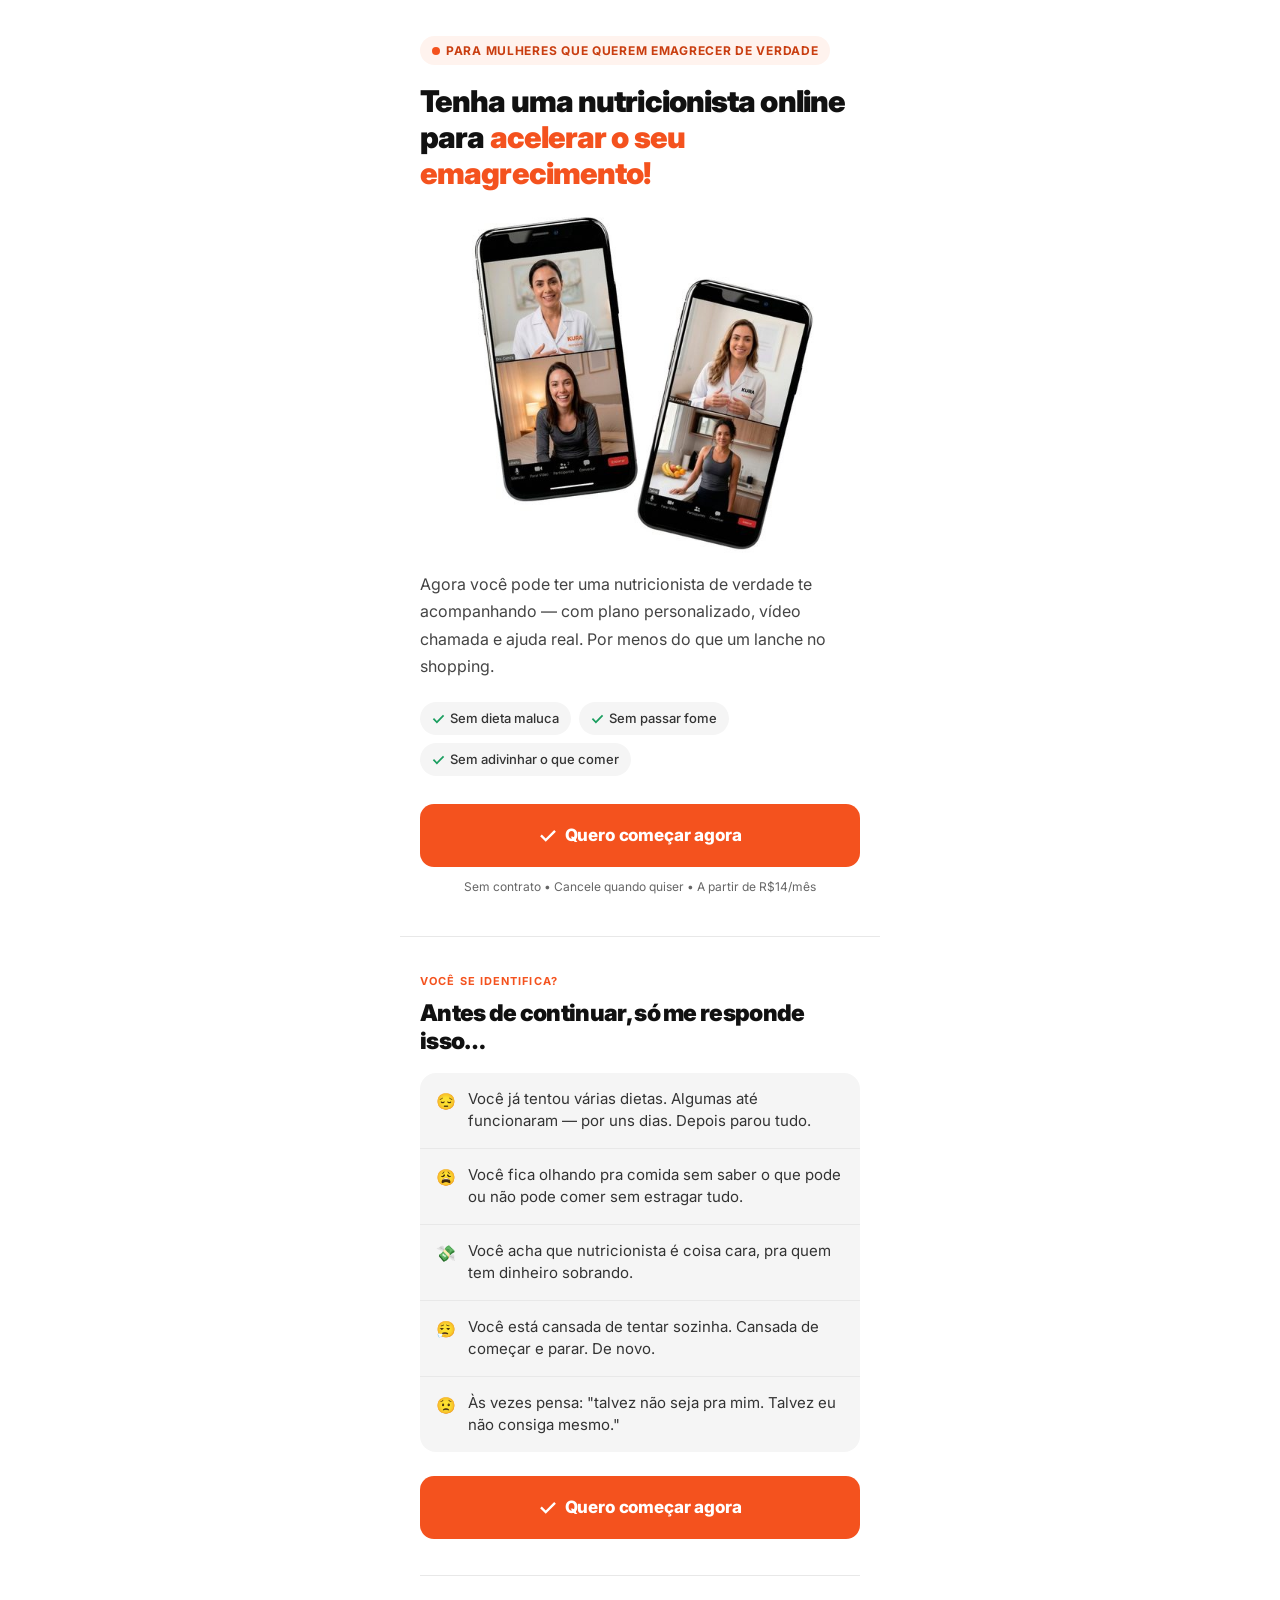
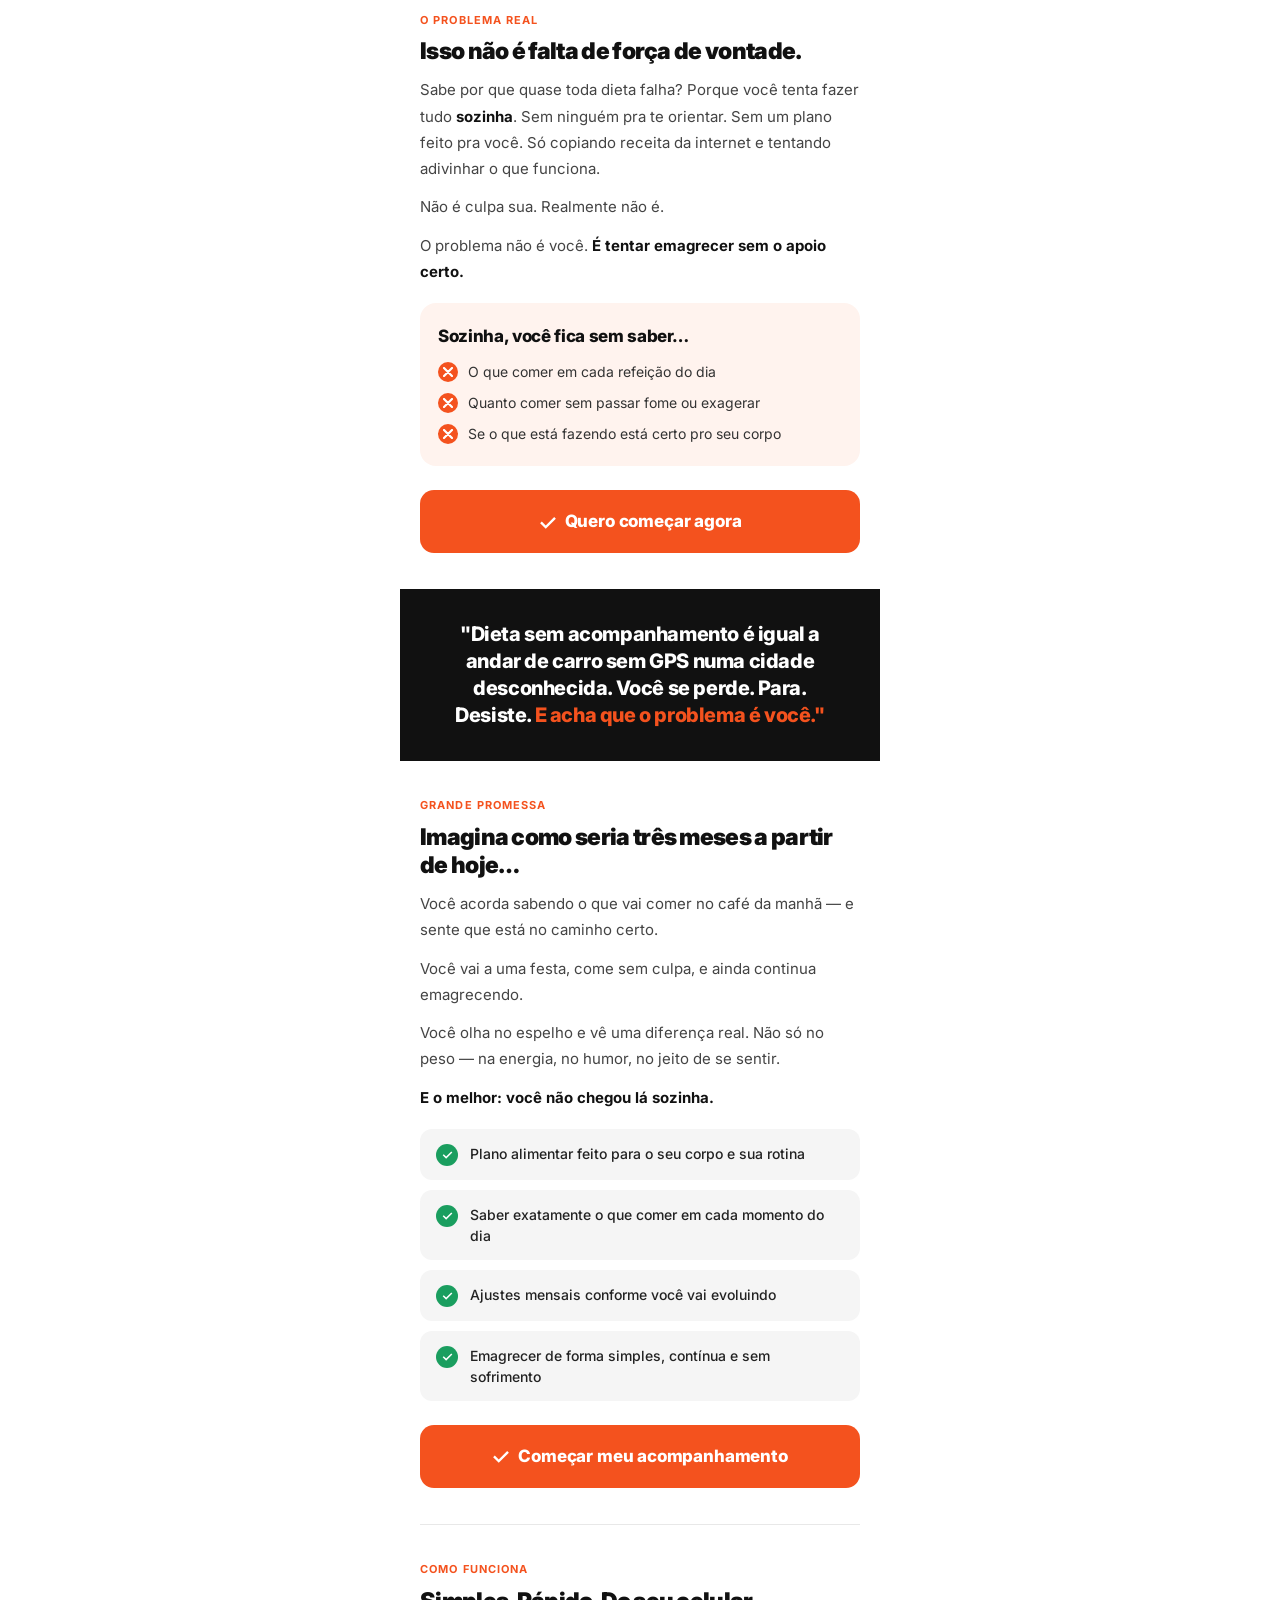
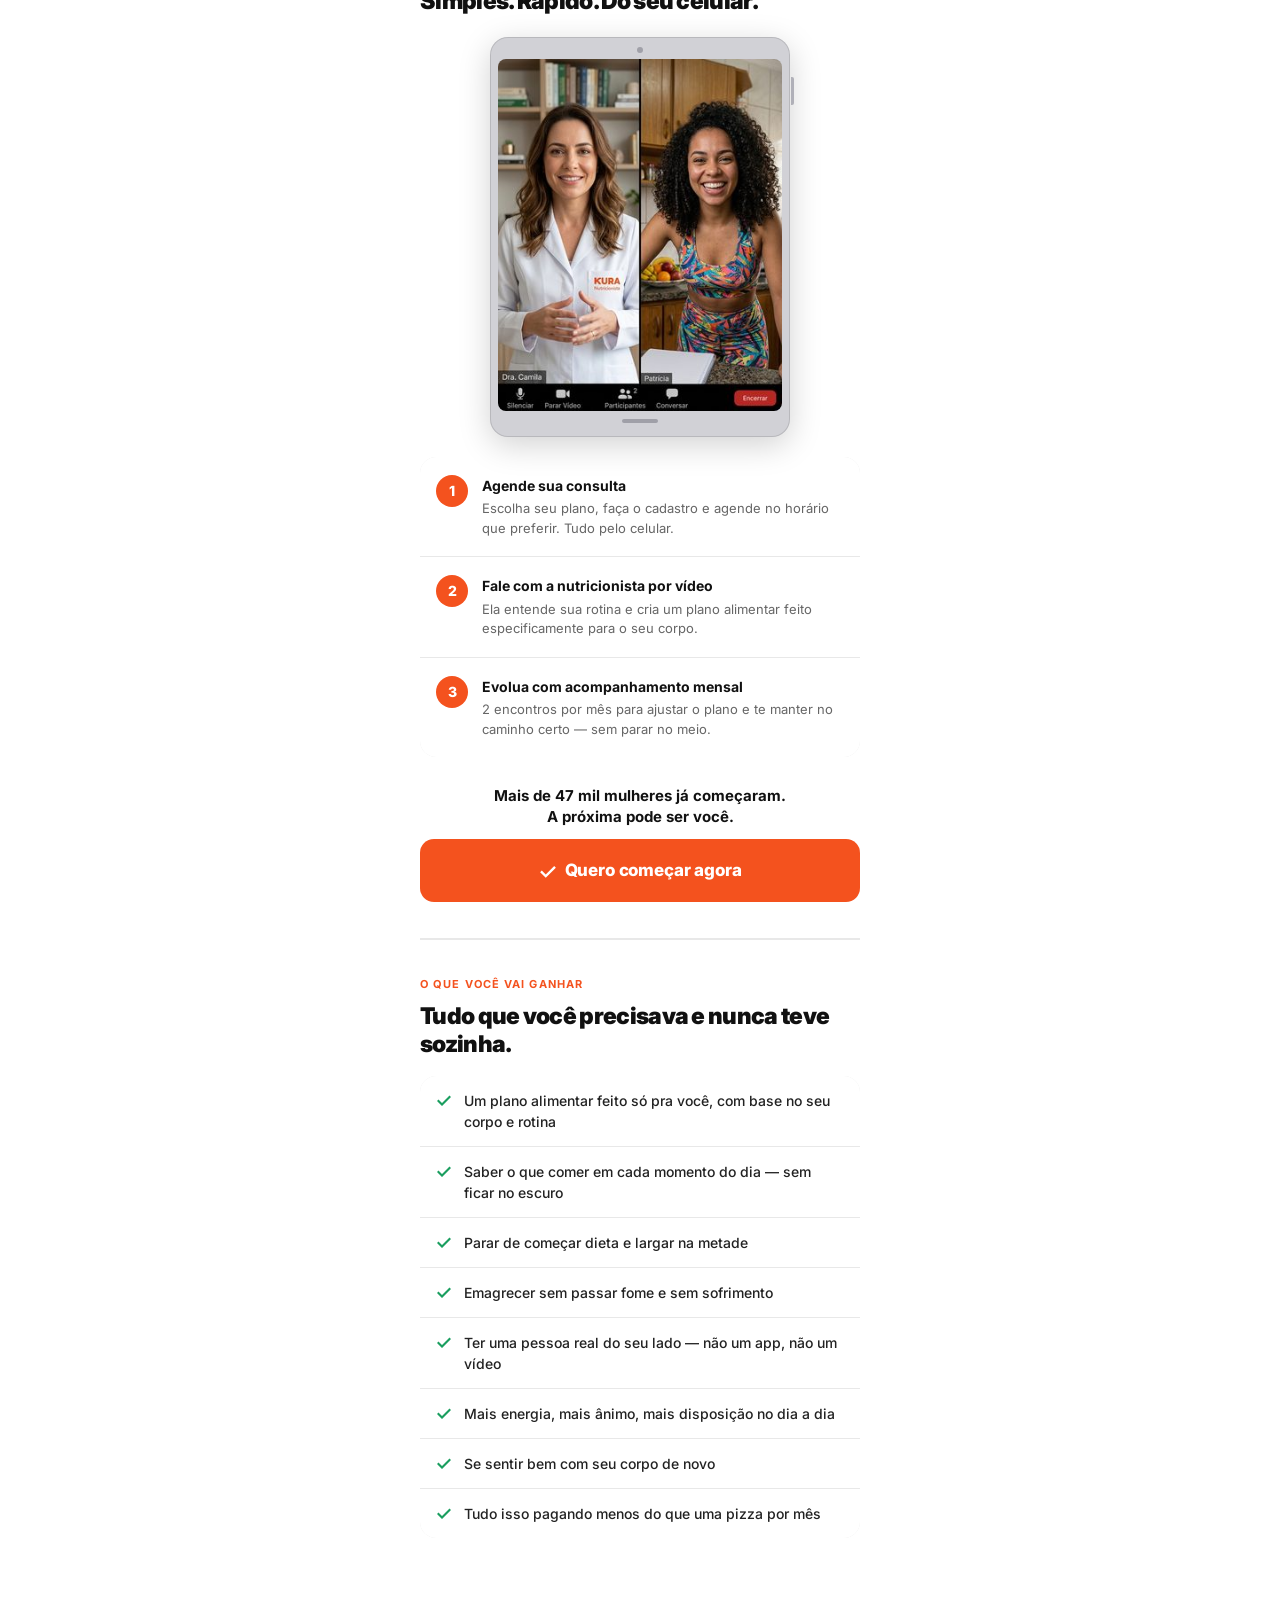
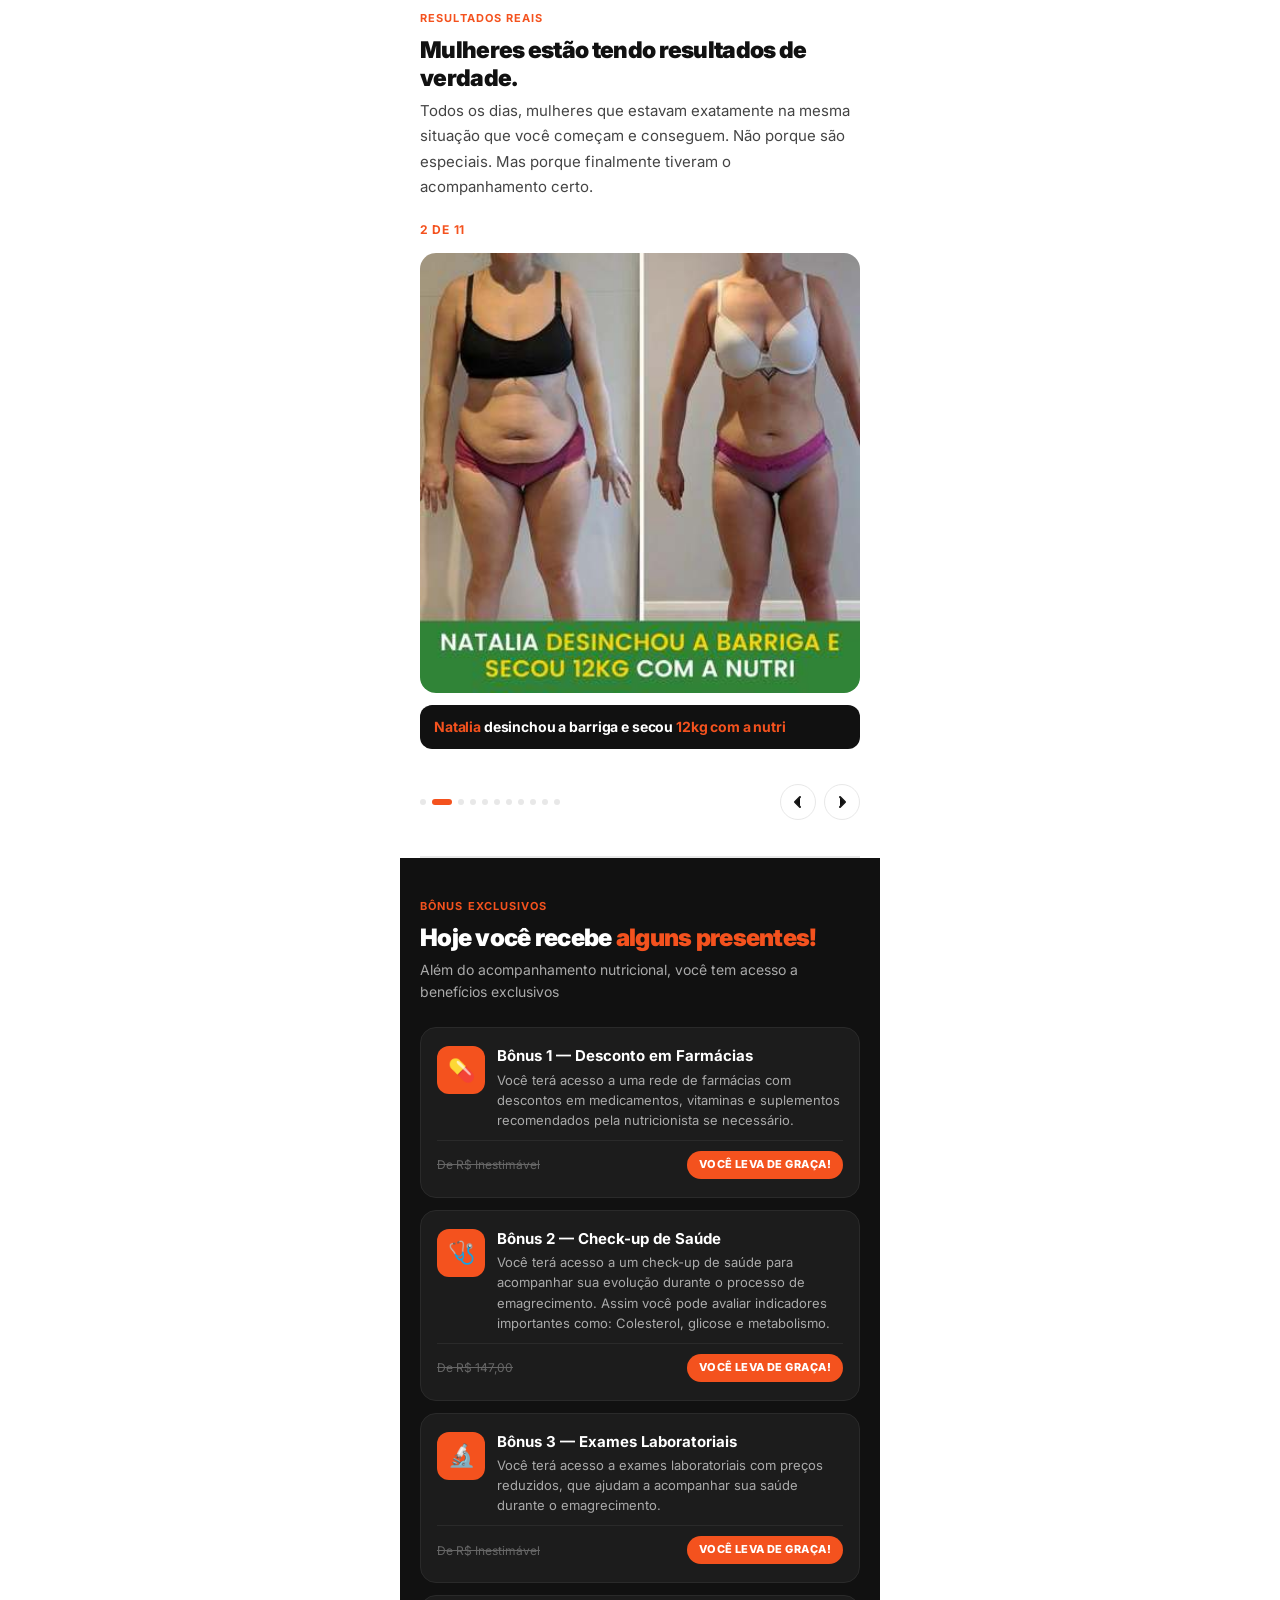
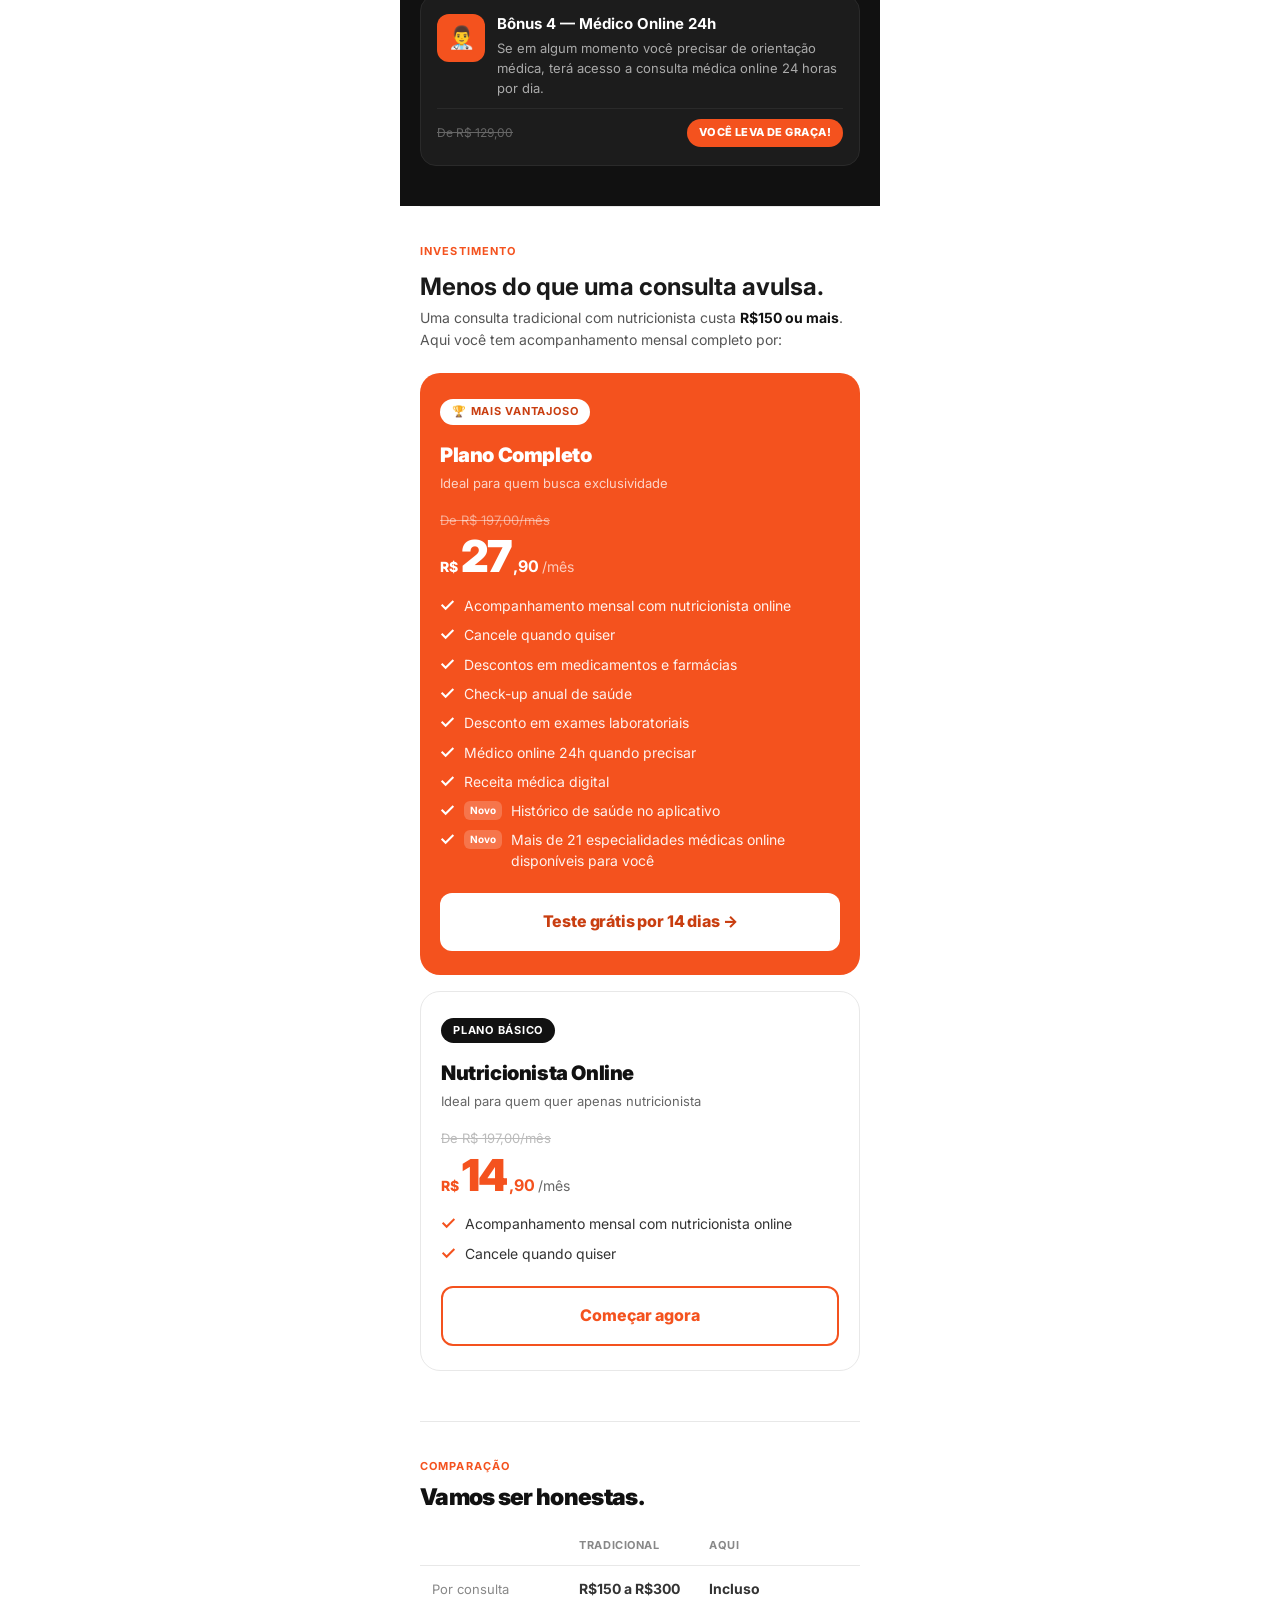
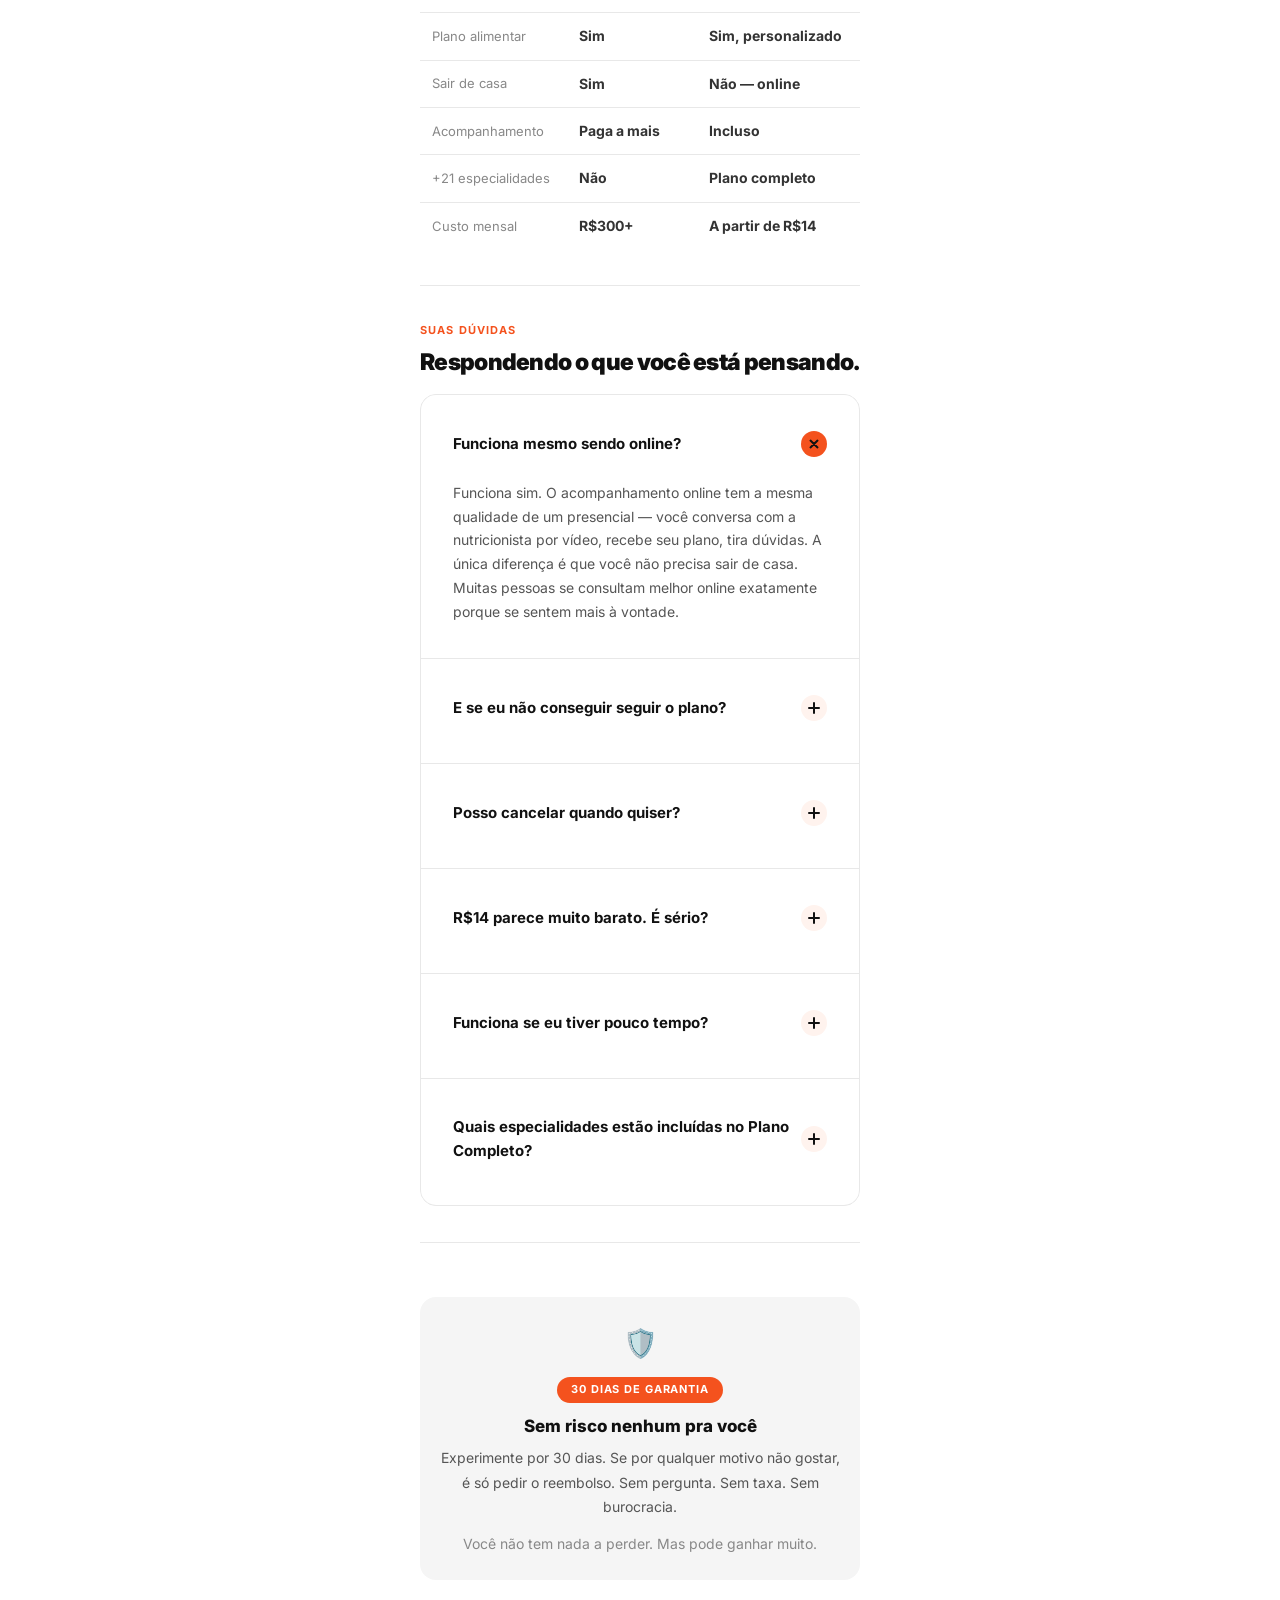
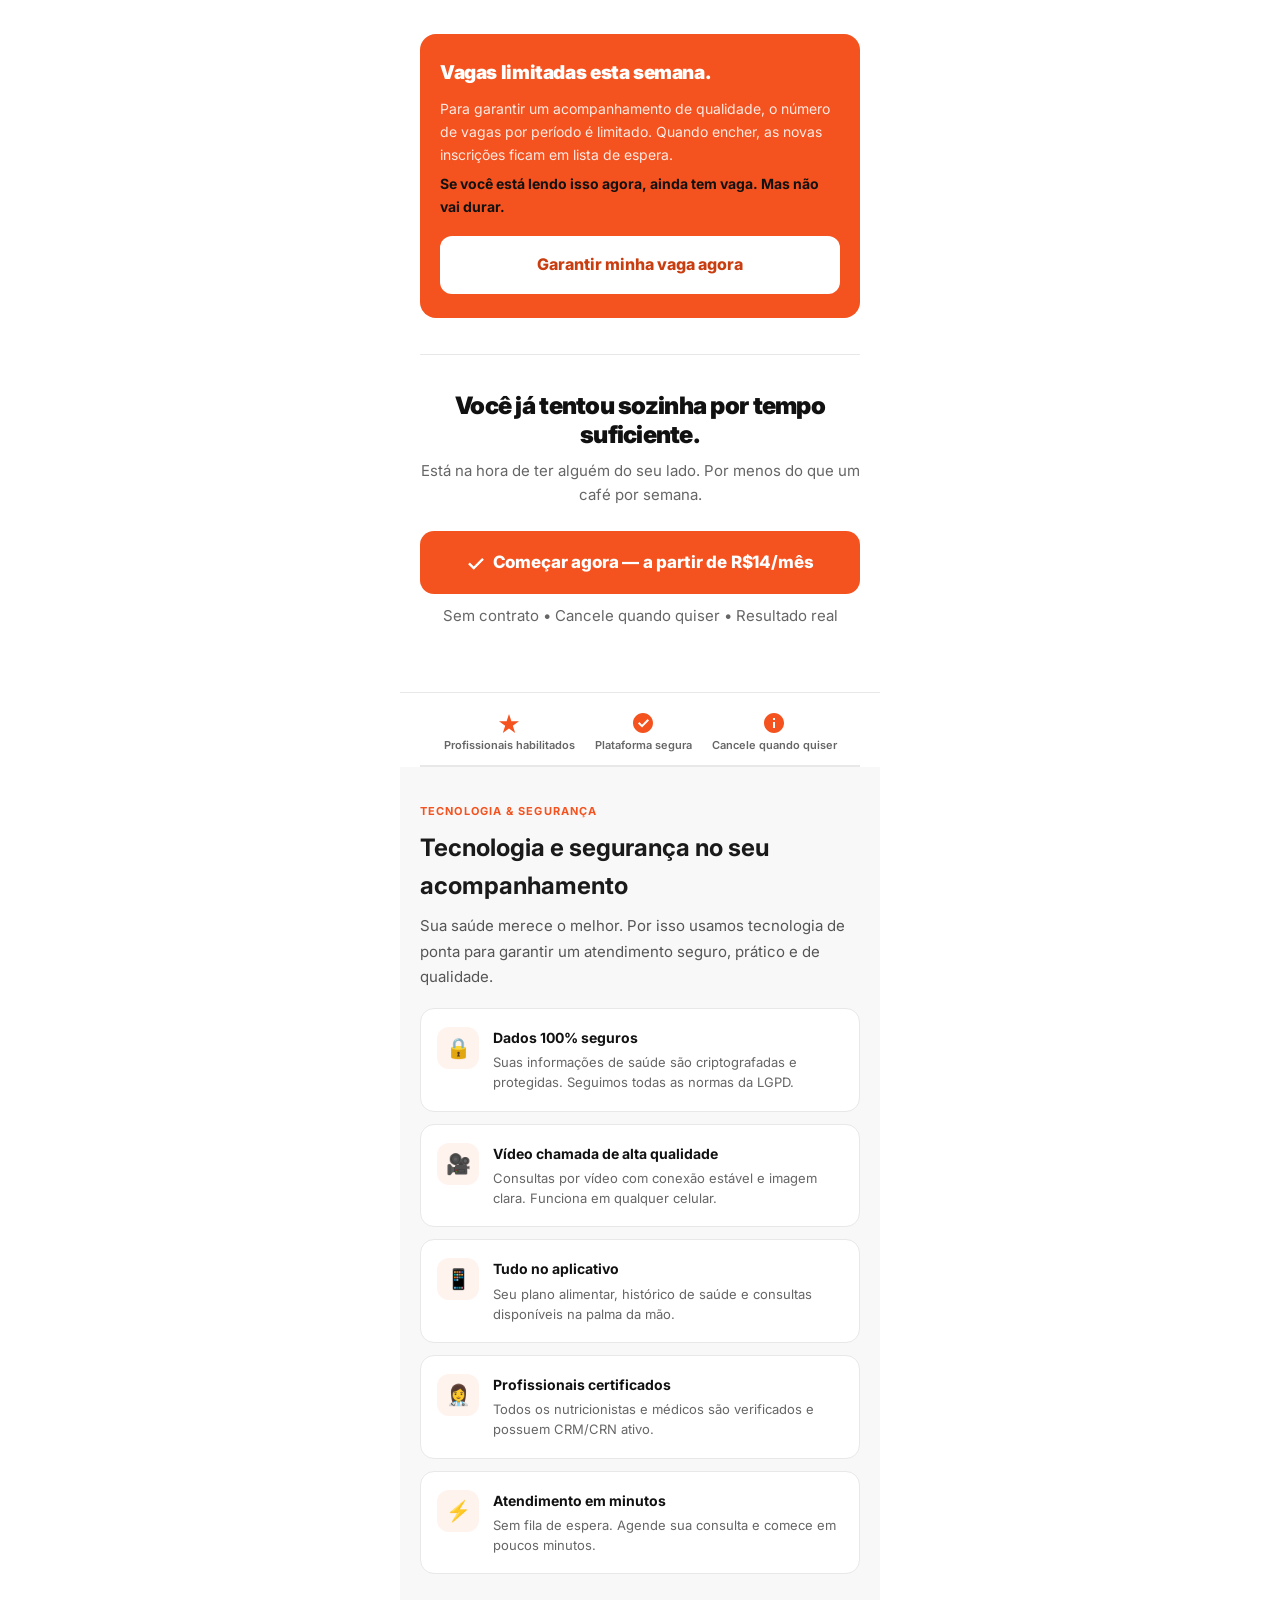
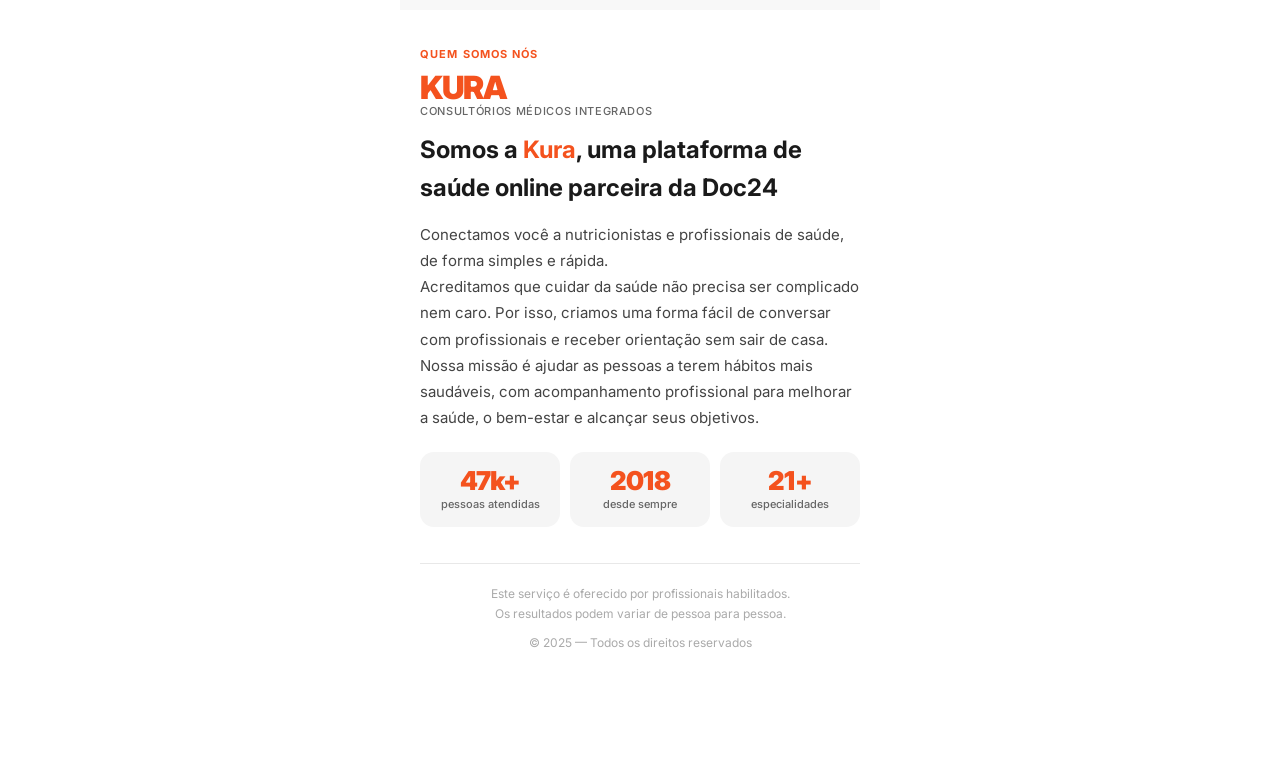
==== commit 73442a9f: "v4" ====
--- a/index.html
+++ b/index.html
@@ -548,7 +548,7 @@
     Para mulheres que querem emagrecer de verdade
   </div>
 
-  <h1>Tenha uma nutricionista online para <em>aceletar o seu emagrecimento!</em></h1>
+  <h1>Tenha uma nutricionista online para <em>acelerar o seu emagrecimento!</em></h1>
 
   <div style="margin:20px 0 0;overflow:hidden;text-align:center;">
     <img src="[data-uri]" alt="Consulta online com nutricionista Kura" style="width:82%;max-width:360px;display:block;margin:0 auto;" loading="eager" fetchpriority="high">
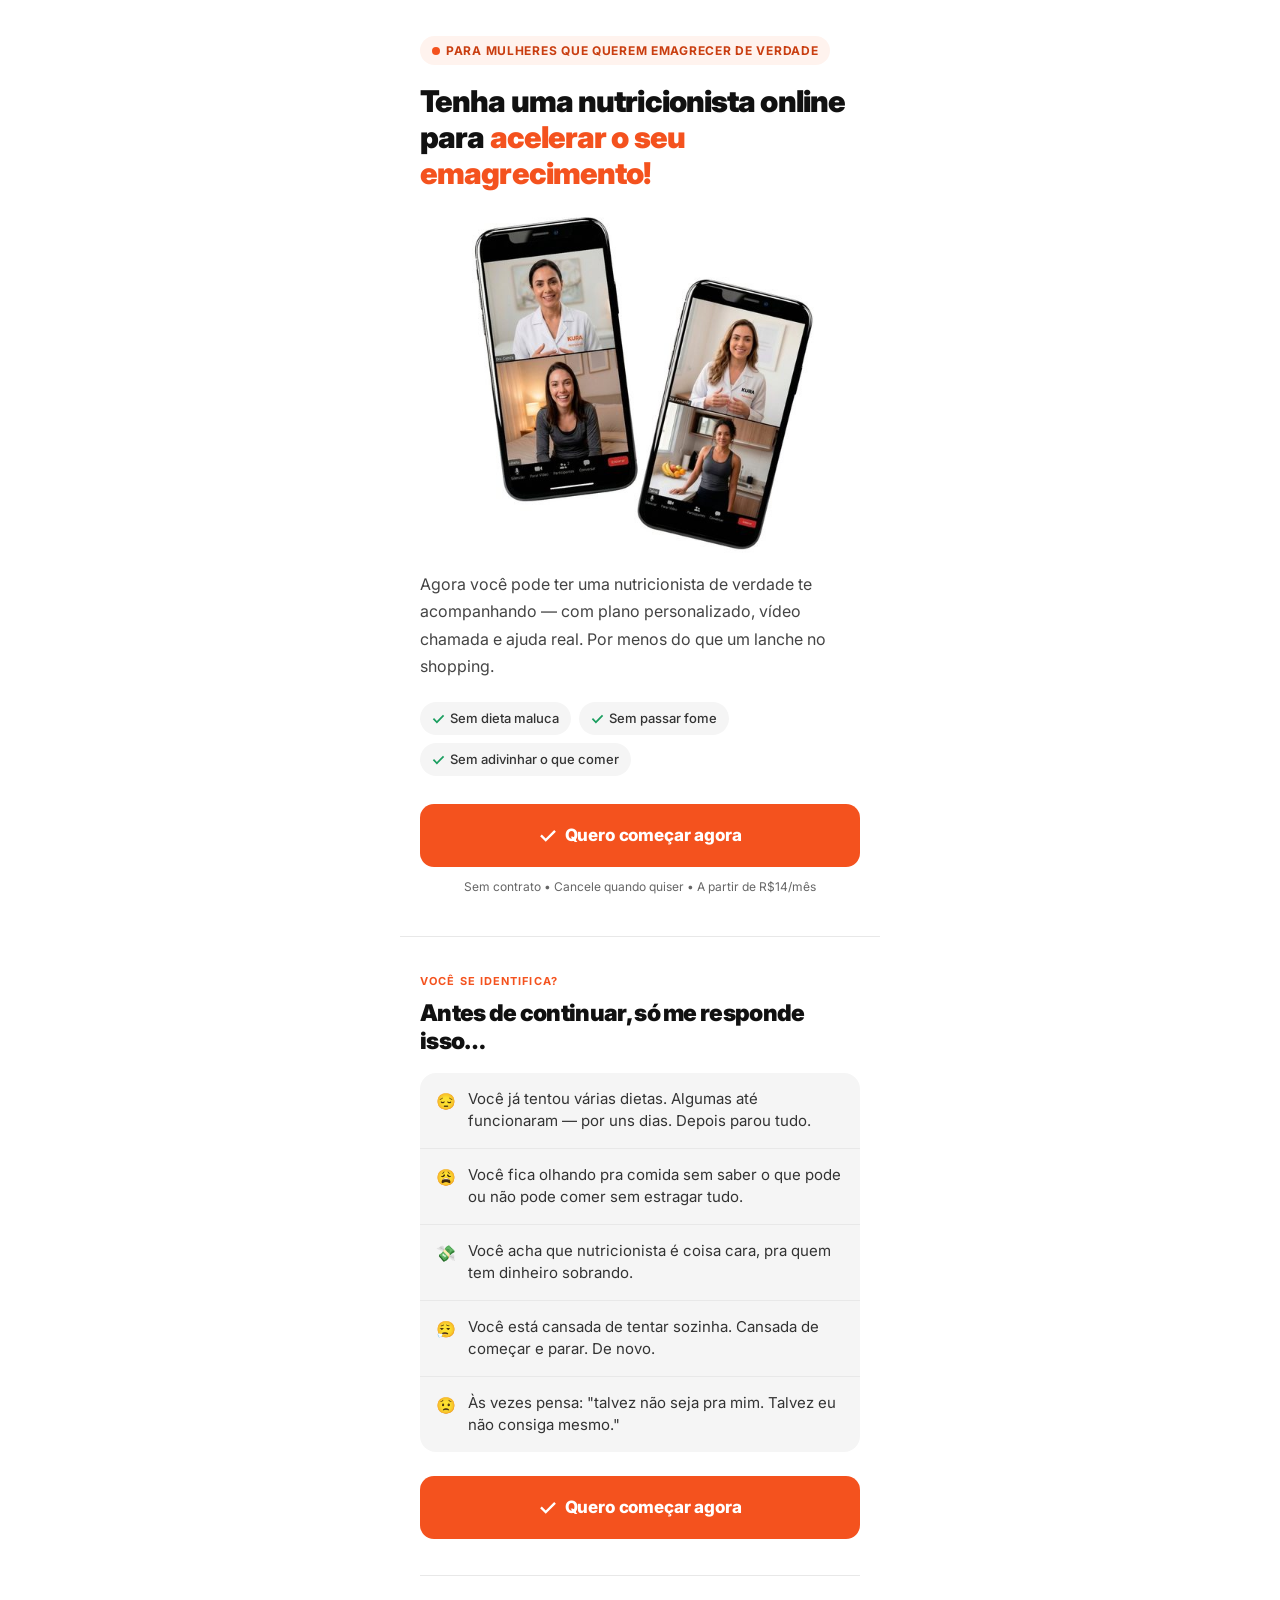
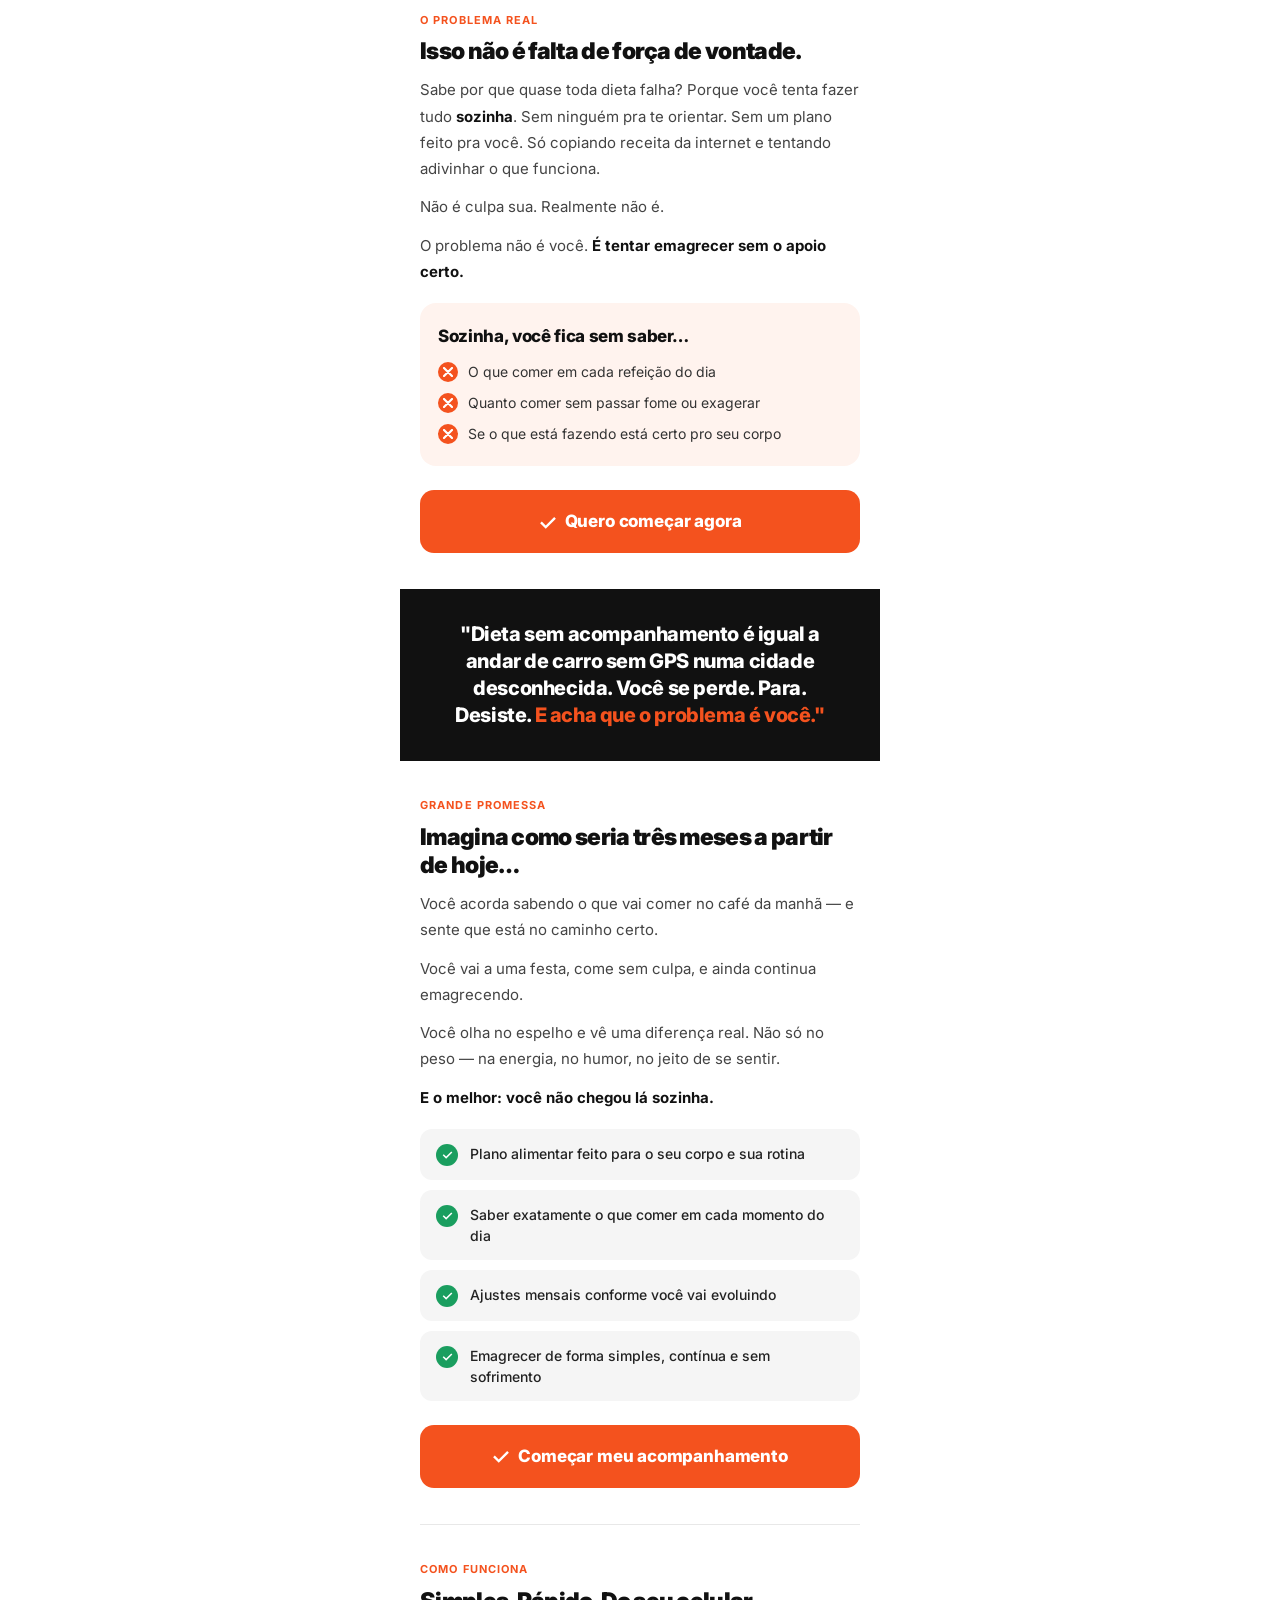
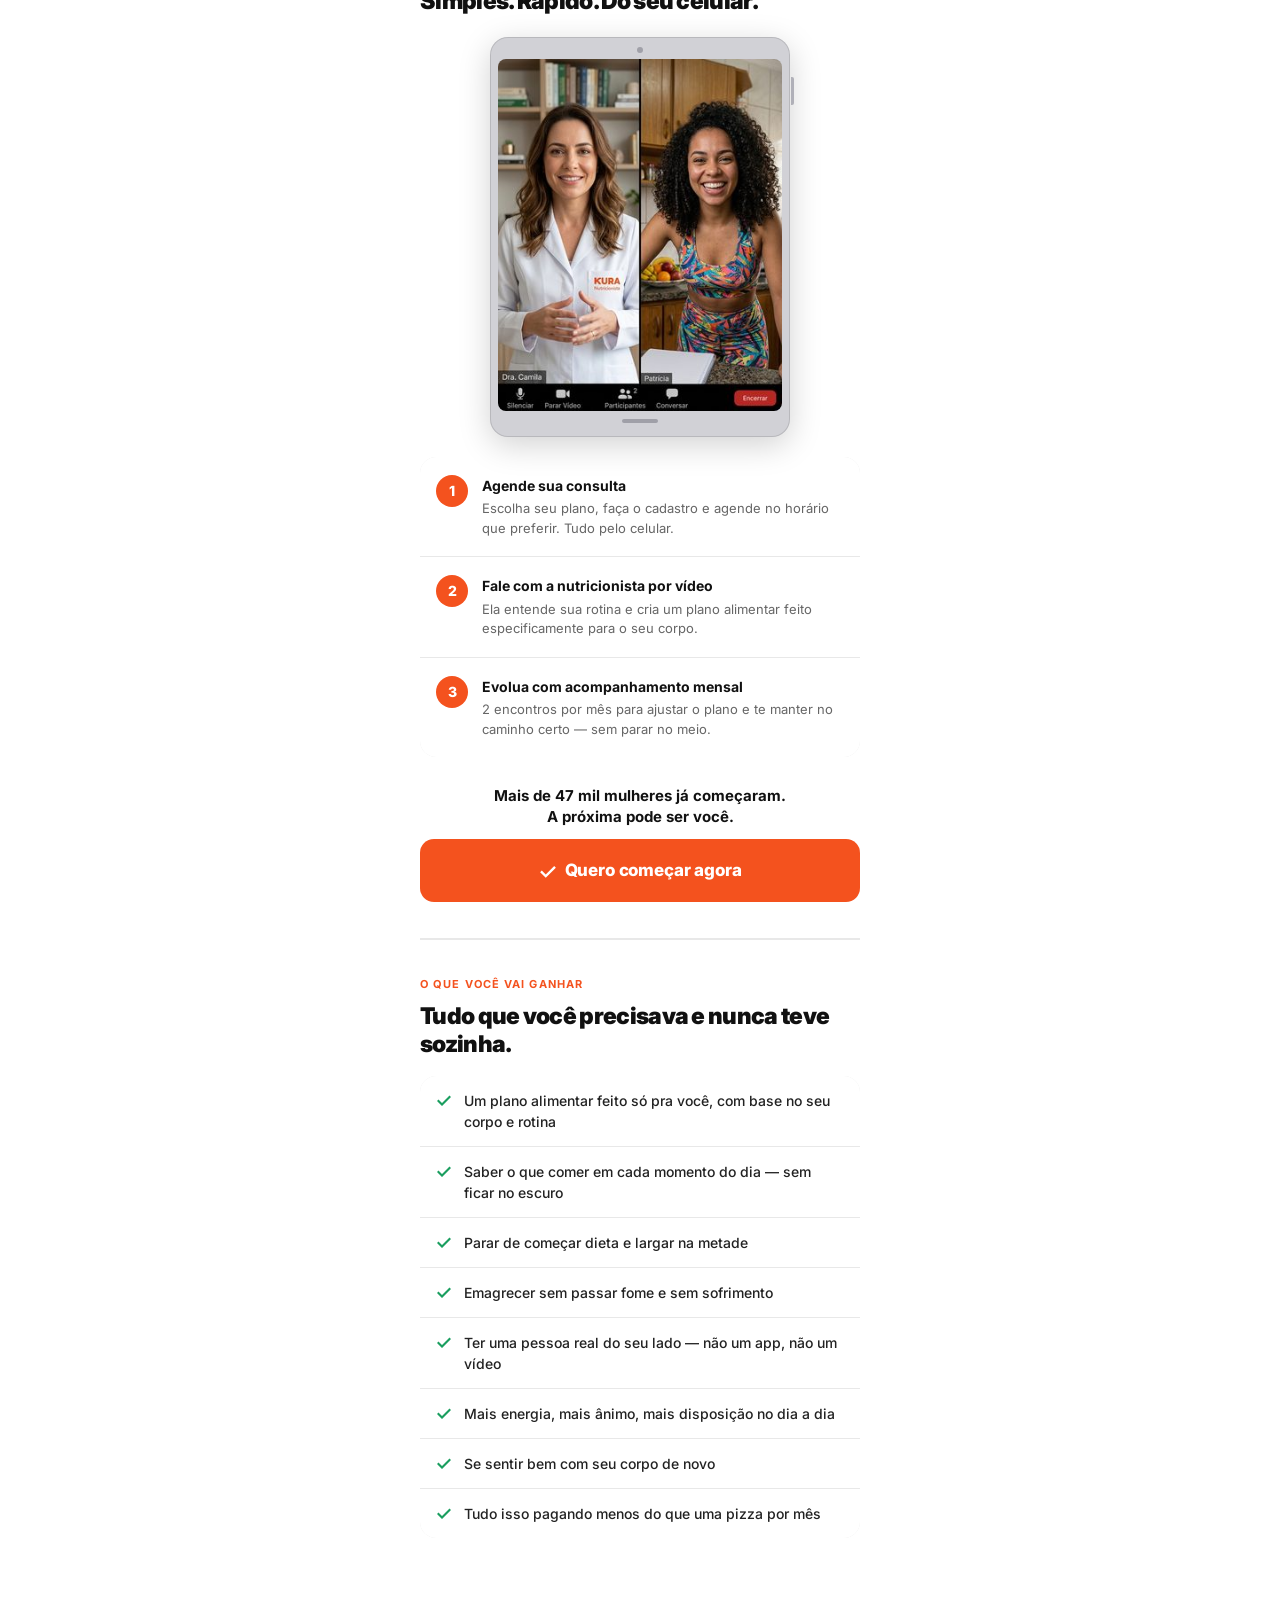
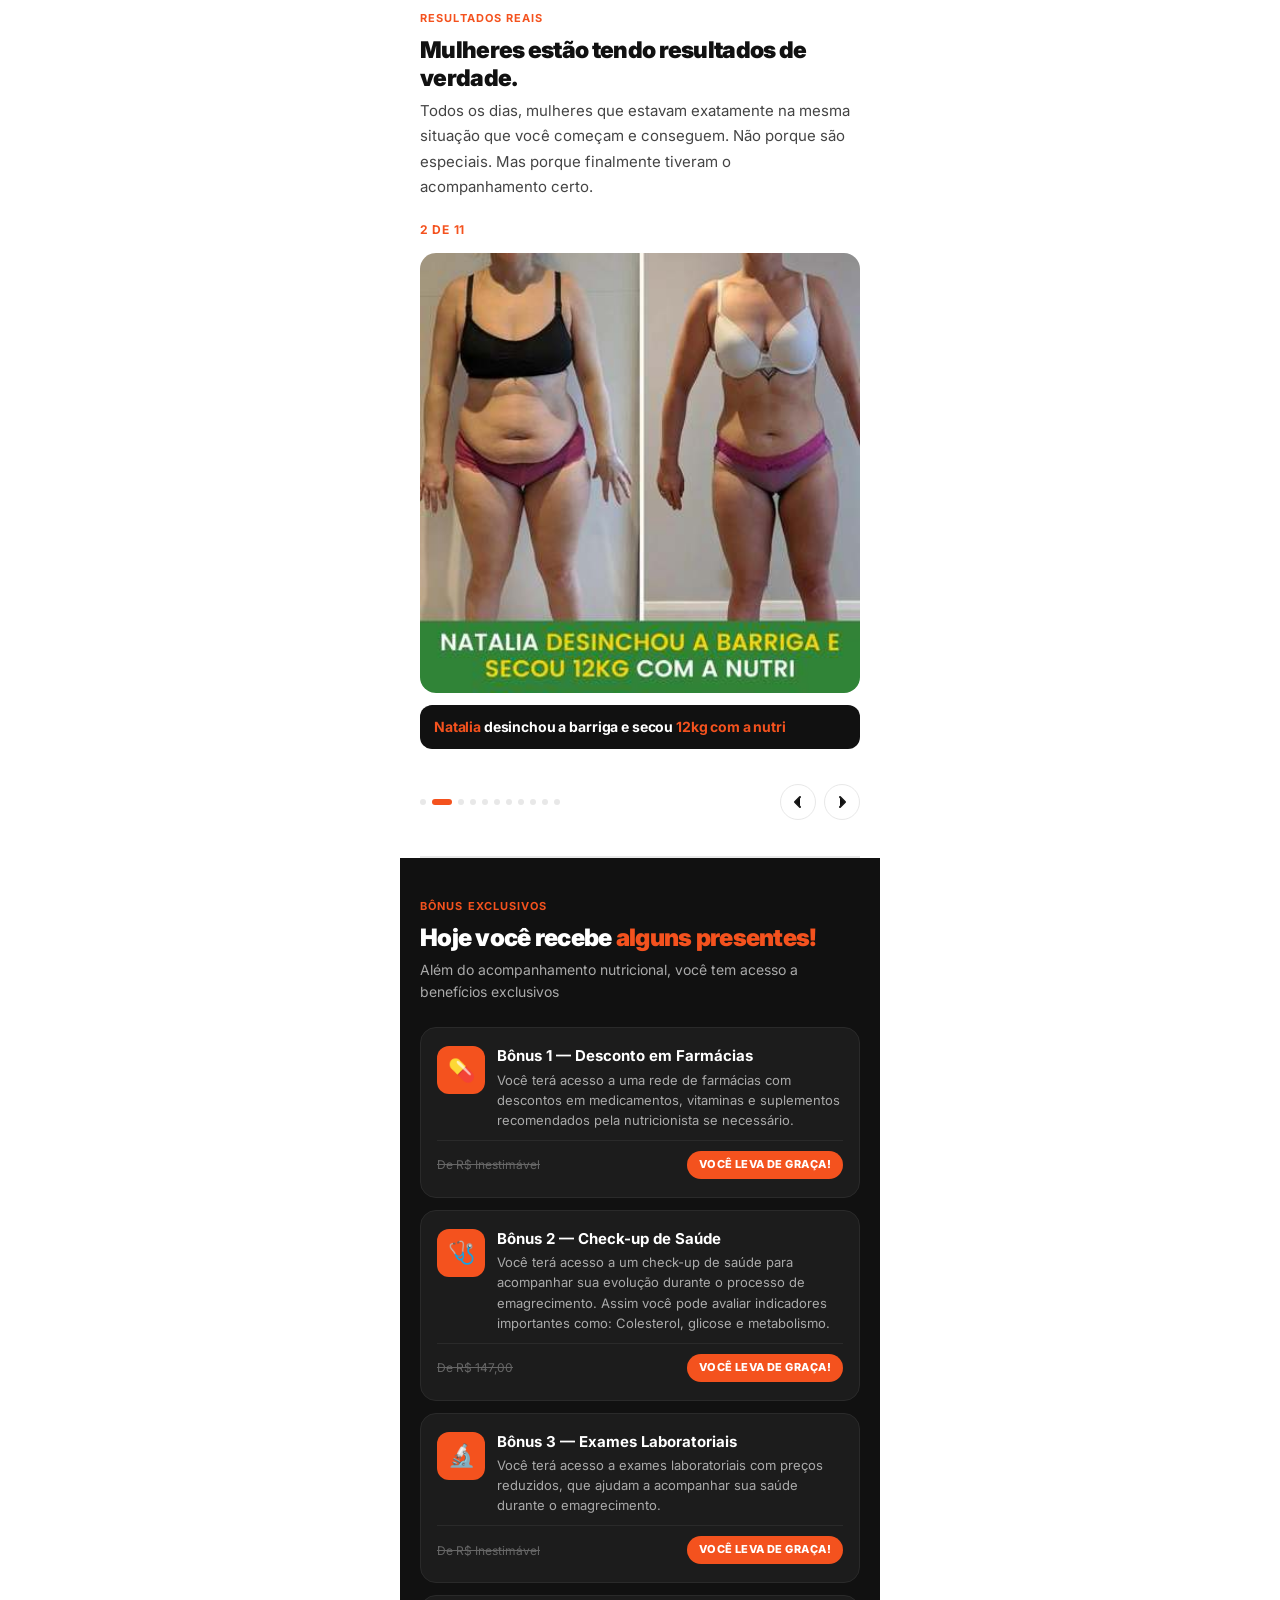
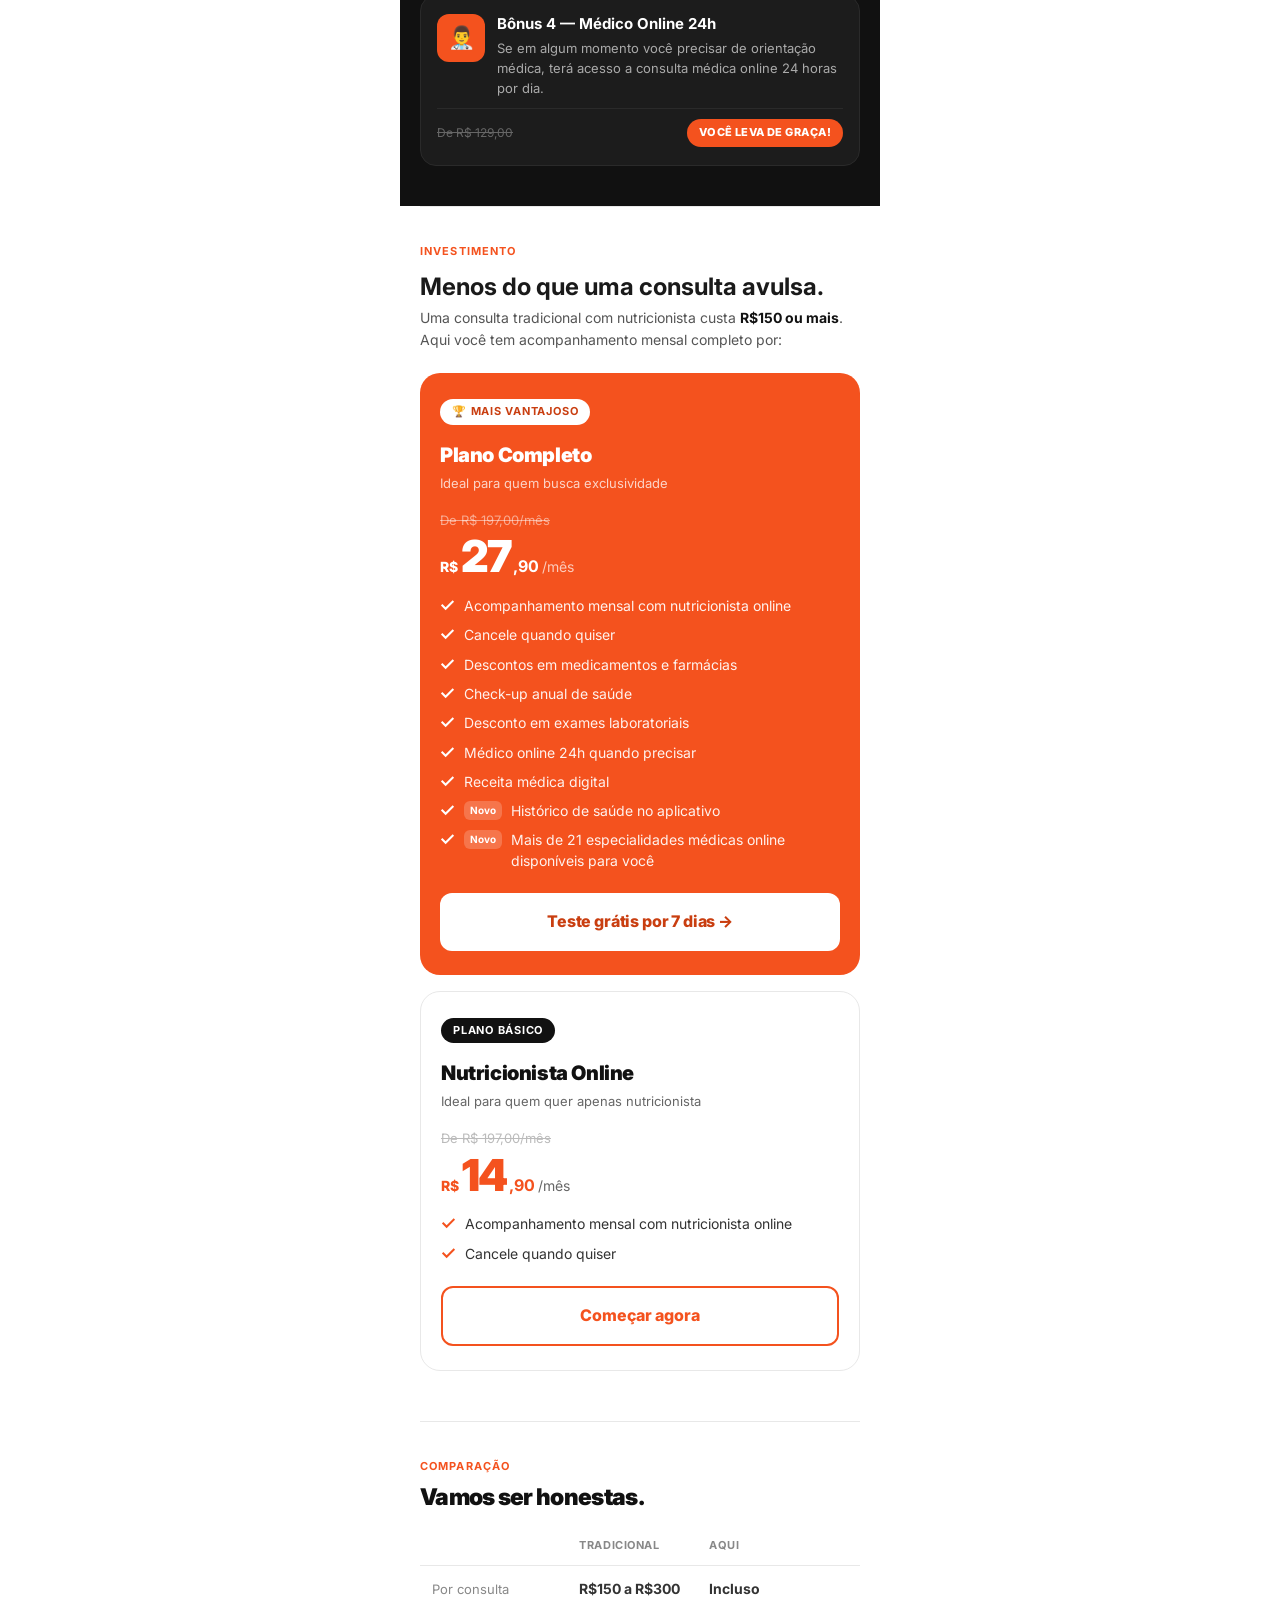
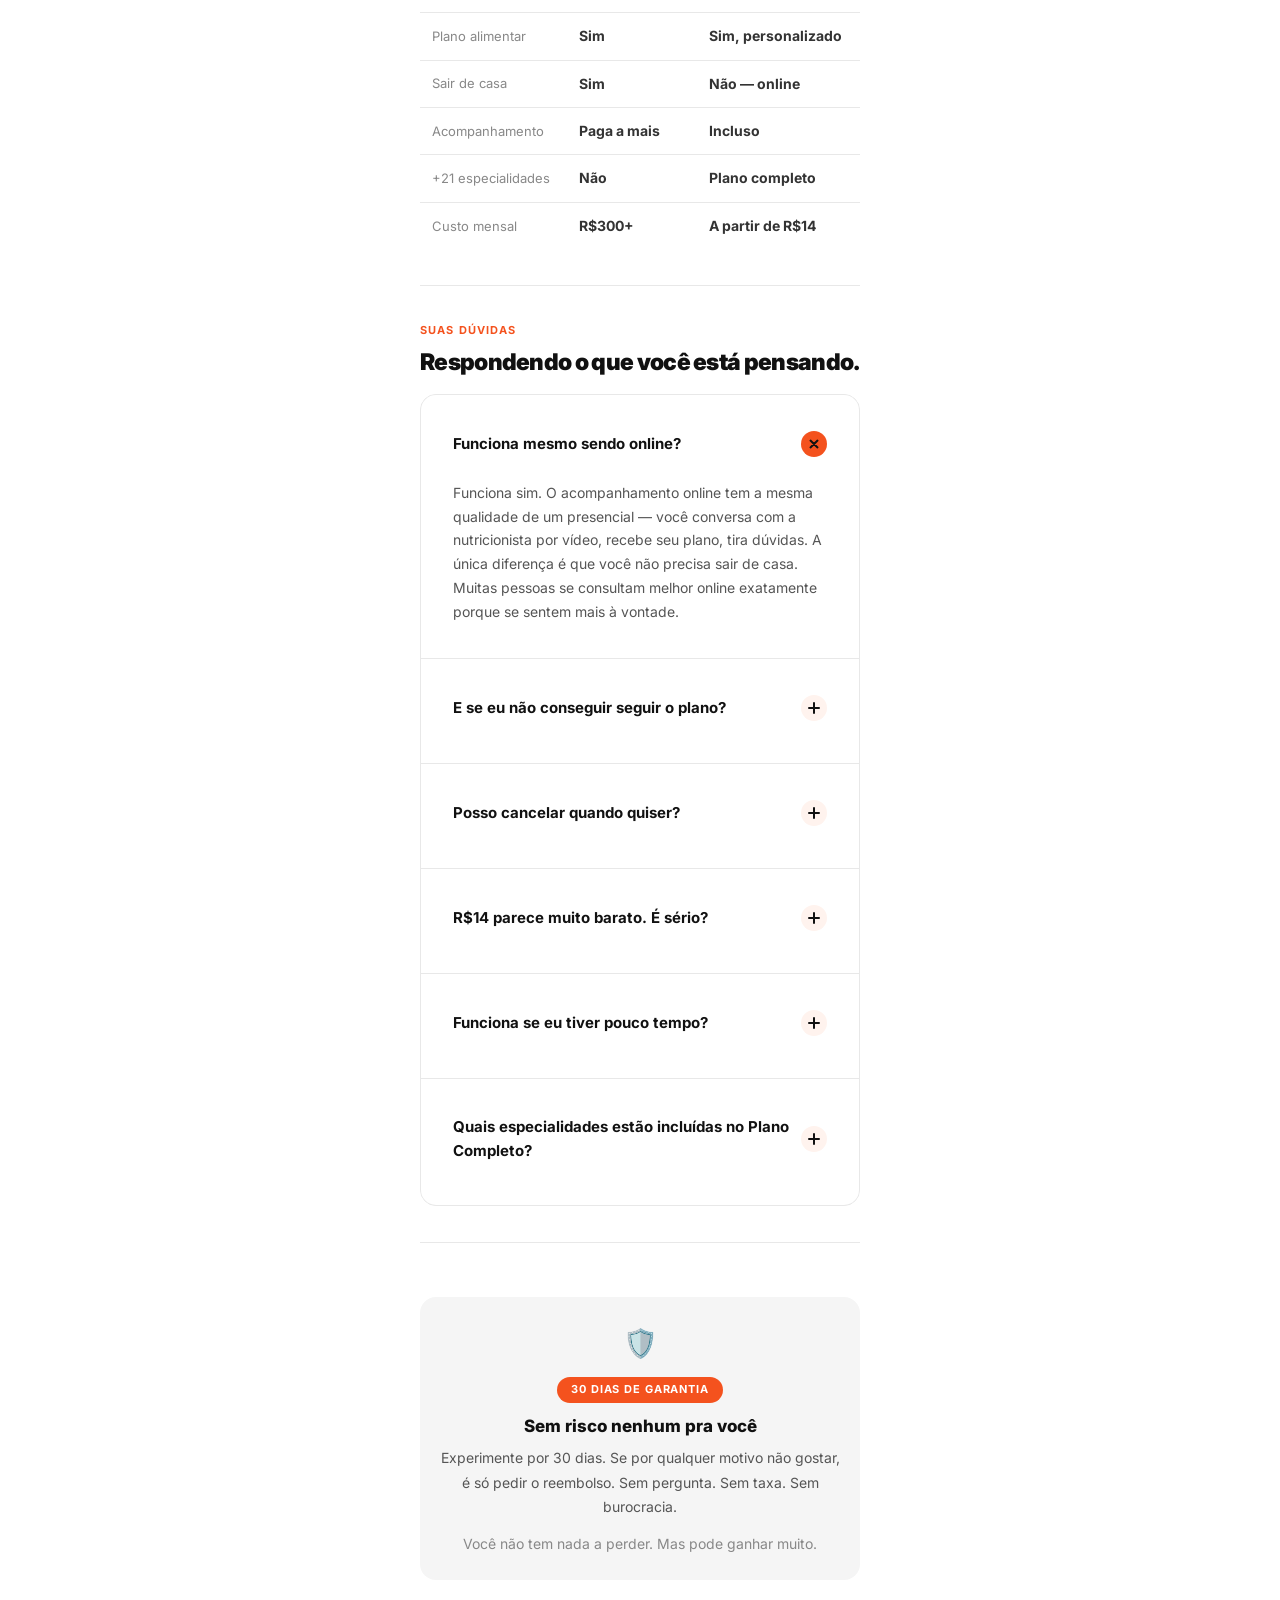
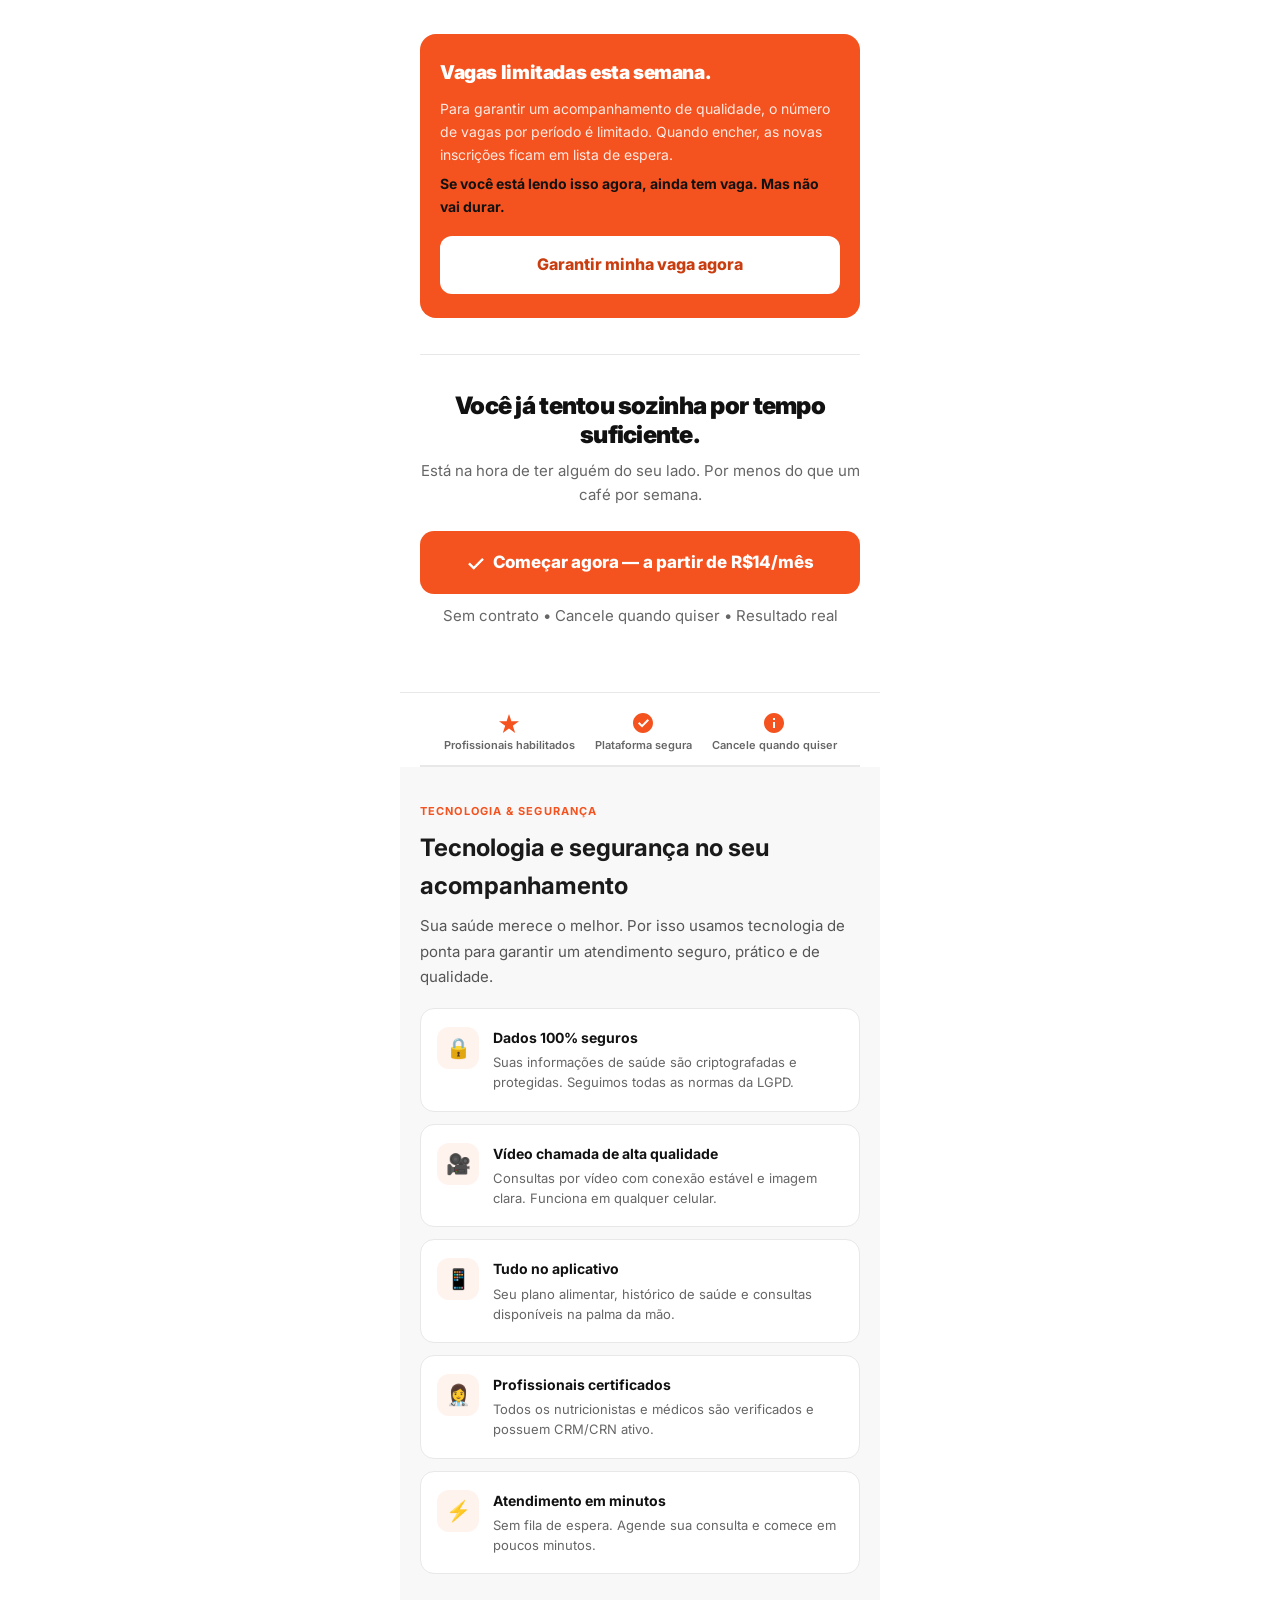
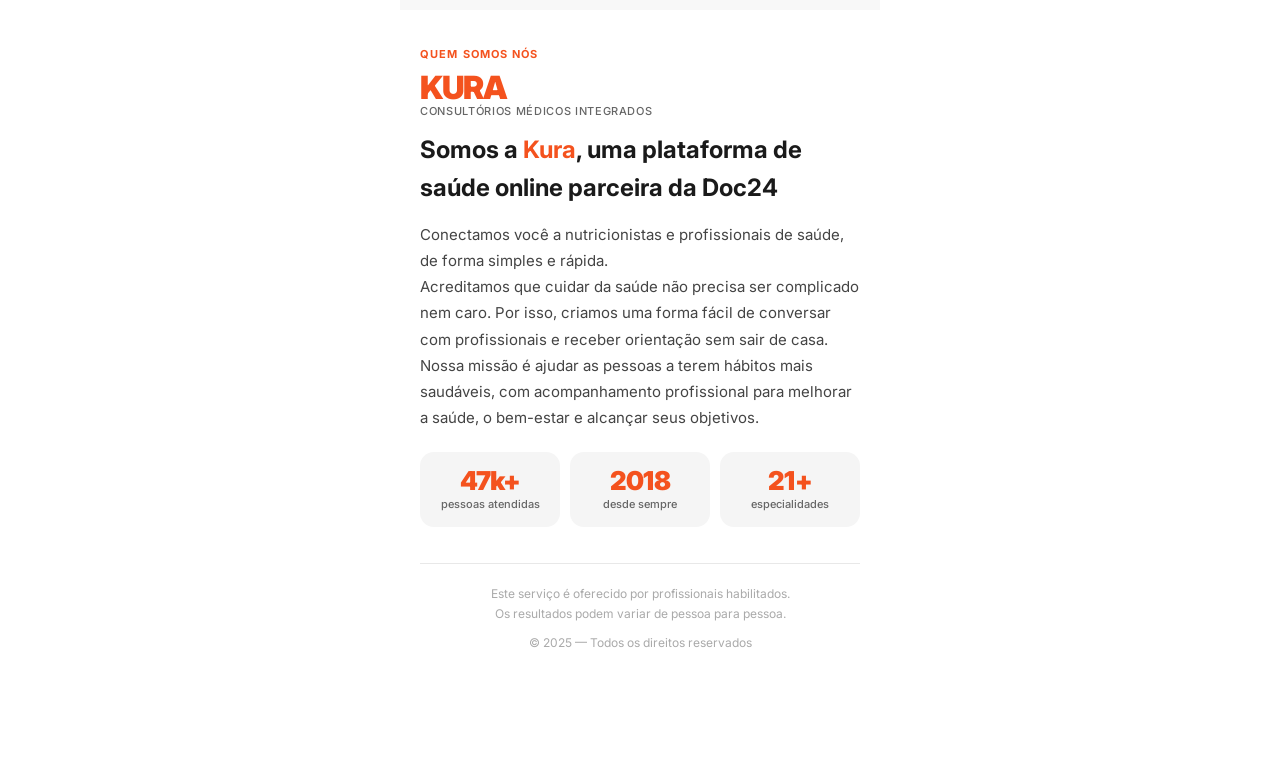
==== commit 38ede74f: "v6" ====
--- a/index.html
+++ b/index.html
@@ -1030,7 +1030,7 @@
       <div class="pci"><svg viewBox="0 0 16 16"><path d="M13.5 3.5L6 11 2.5 7.5 1 9l5 5 9-9z"/></svg><span class="new-badge">Novo</span>Histórico de saúde no aplicativo</div>
       <div class="pci"><svg viewBox="0 0 16 16"><path d="M13.5 3.5L6 11 2.5 7.5 1 9l5 5 9-9z"/></svg><span class="new-badge">Novo</span>Mais de 21 especialidades médicas online disponíveis para você</div>
     </div>
-    <a href="https://pay.kiwify.com.br/aB074kf" target="_blank" class="btn-plan-complete">Teste grátis por 14 dias →</a>
+    <a href="https://pay.hotmart.com/L105398006K?off=xmsbv19h&checkoutMode=10" target="_blank" class="btn-plan-complete">Teste grátis por 7 dias →</a>
   </div>
 
   <!-- PLANO BÁSICO -->
@@ -1049,7 +1049,7 @@
       <div class="pci"><svg viewBox="0 0 16 16"><path d="M13.5 3.5L6 11 2.5 7.5 1 9l5 5 9-9z"/></svg>Acompanhamento mensal com nutricionista online</div>
       <div class="pci"><svg viewBox="0 0 16 16"><path d="M13.5 3.5L6 11 2.5 7.5 1 9l5 5 9-9z"/></svg>Cancele quando quiser</div>
     </div>
-    <a href="https://pay.kiwify.com.br/jBtB7de" target="_blank" class="btn-plan-basic">Começar agora</a>
+    <a href="https://pay.hotmart.com/L105398006K?off=l9hgoe3u&checkoutMode=10" target="_blank" class="btn-plan-basic">Começar agora</a>
   </div>
 </div>
 
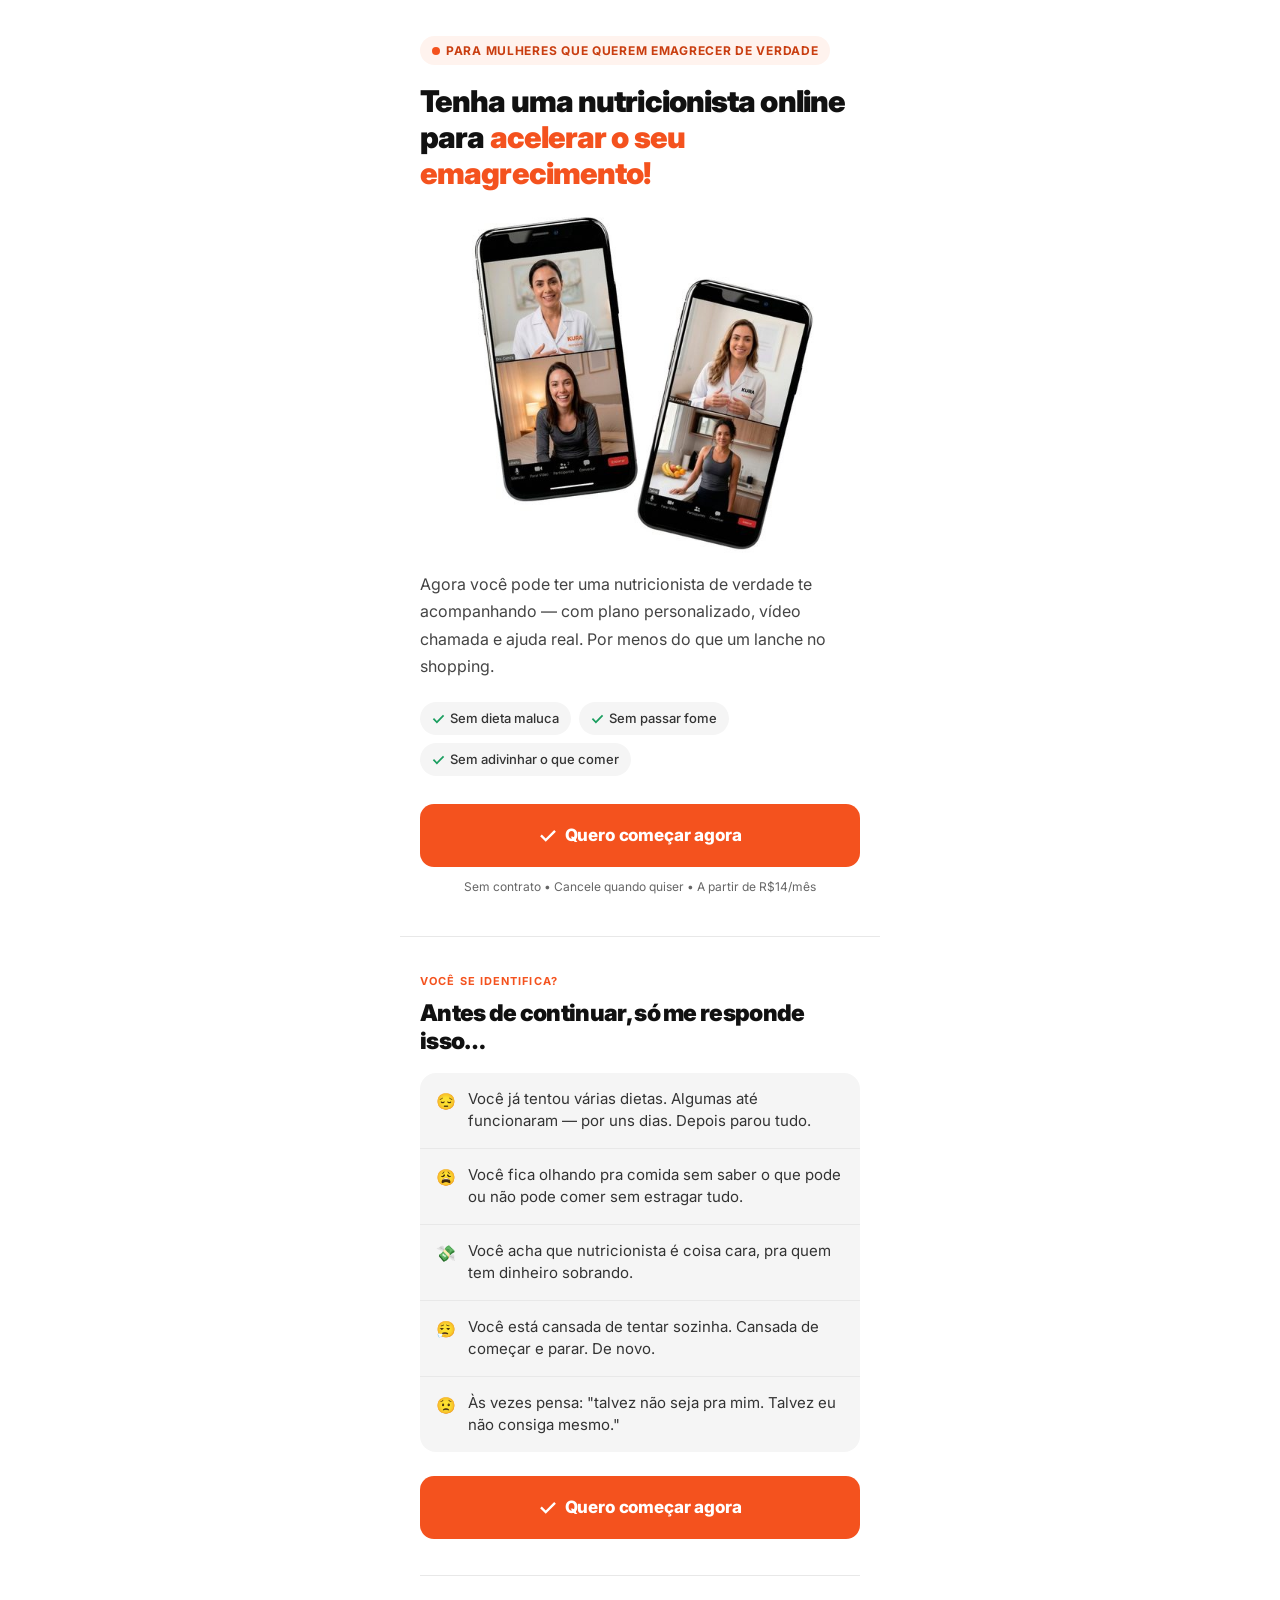
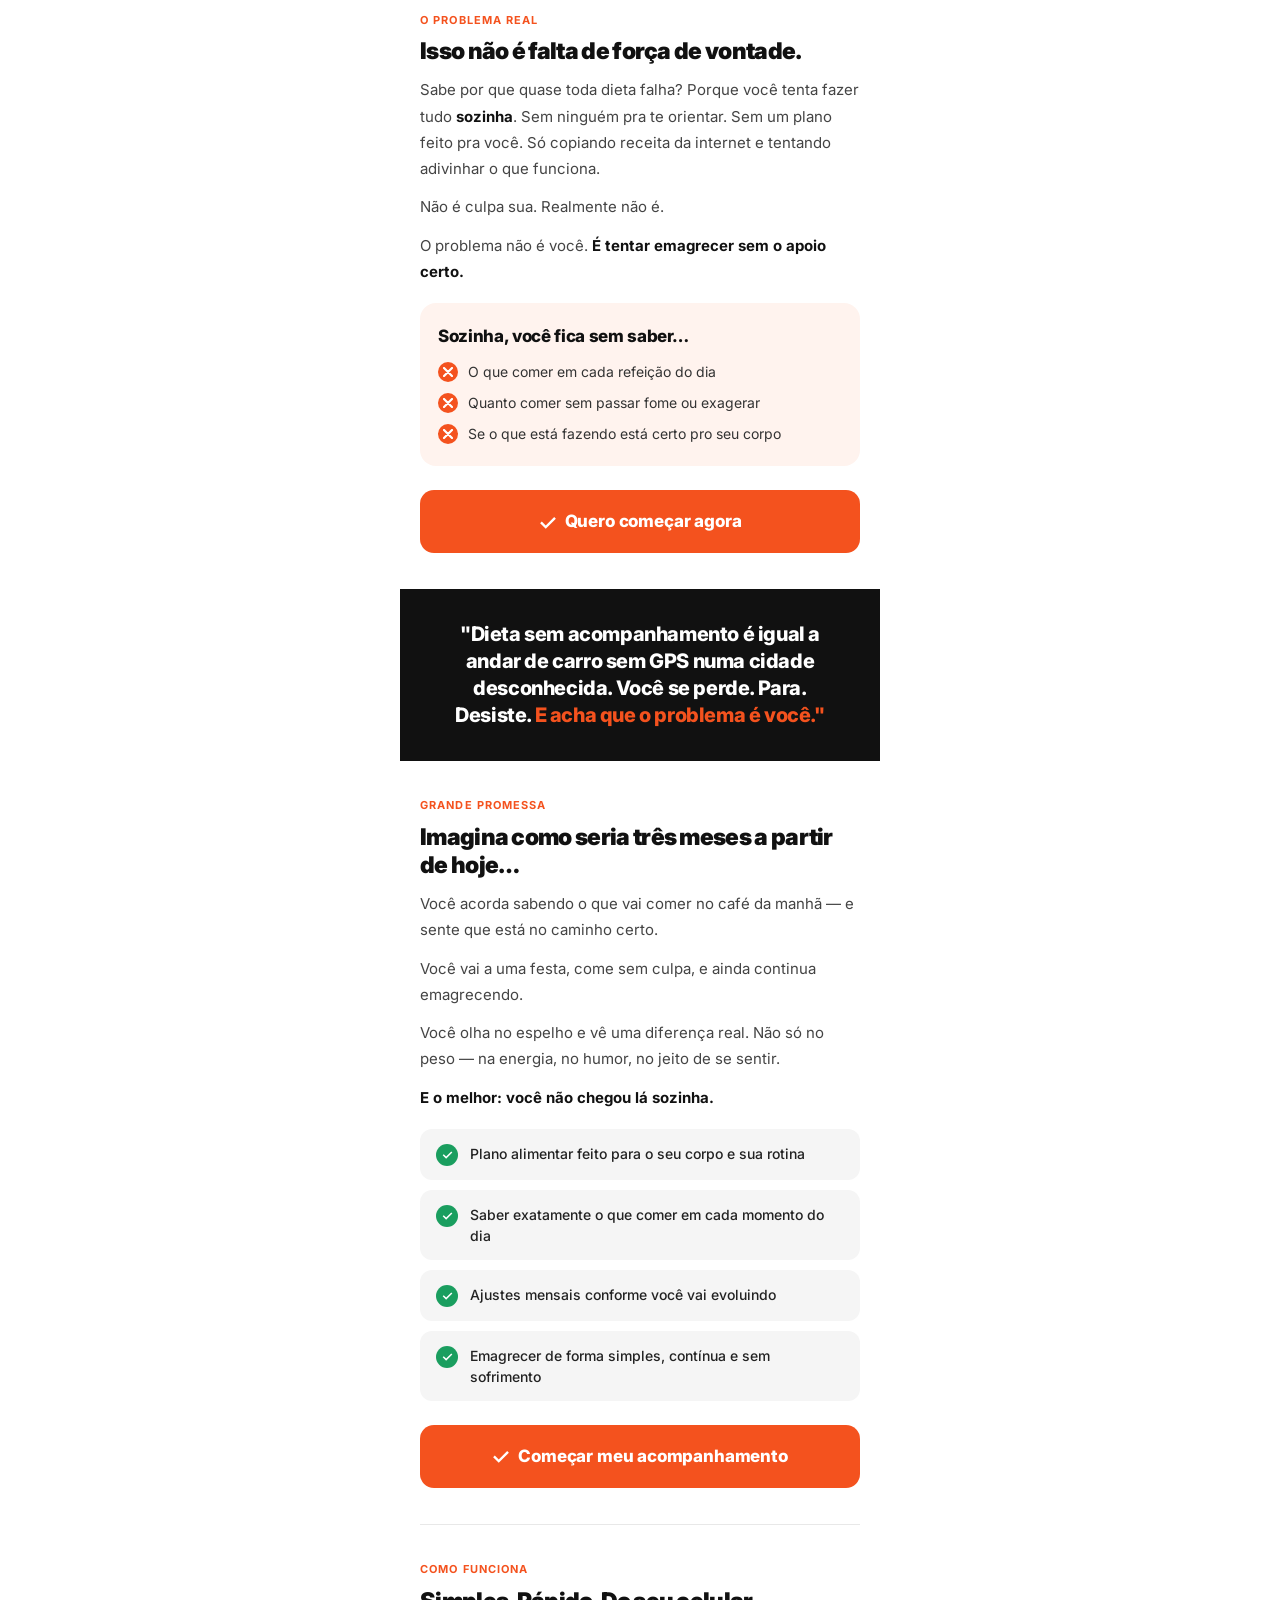
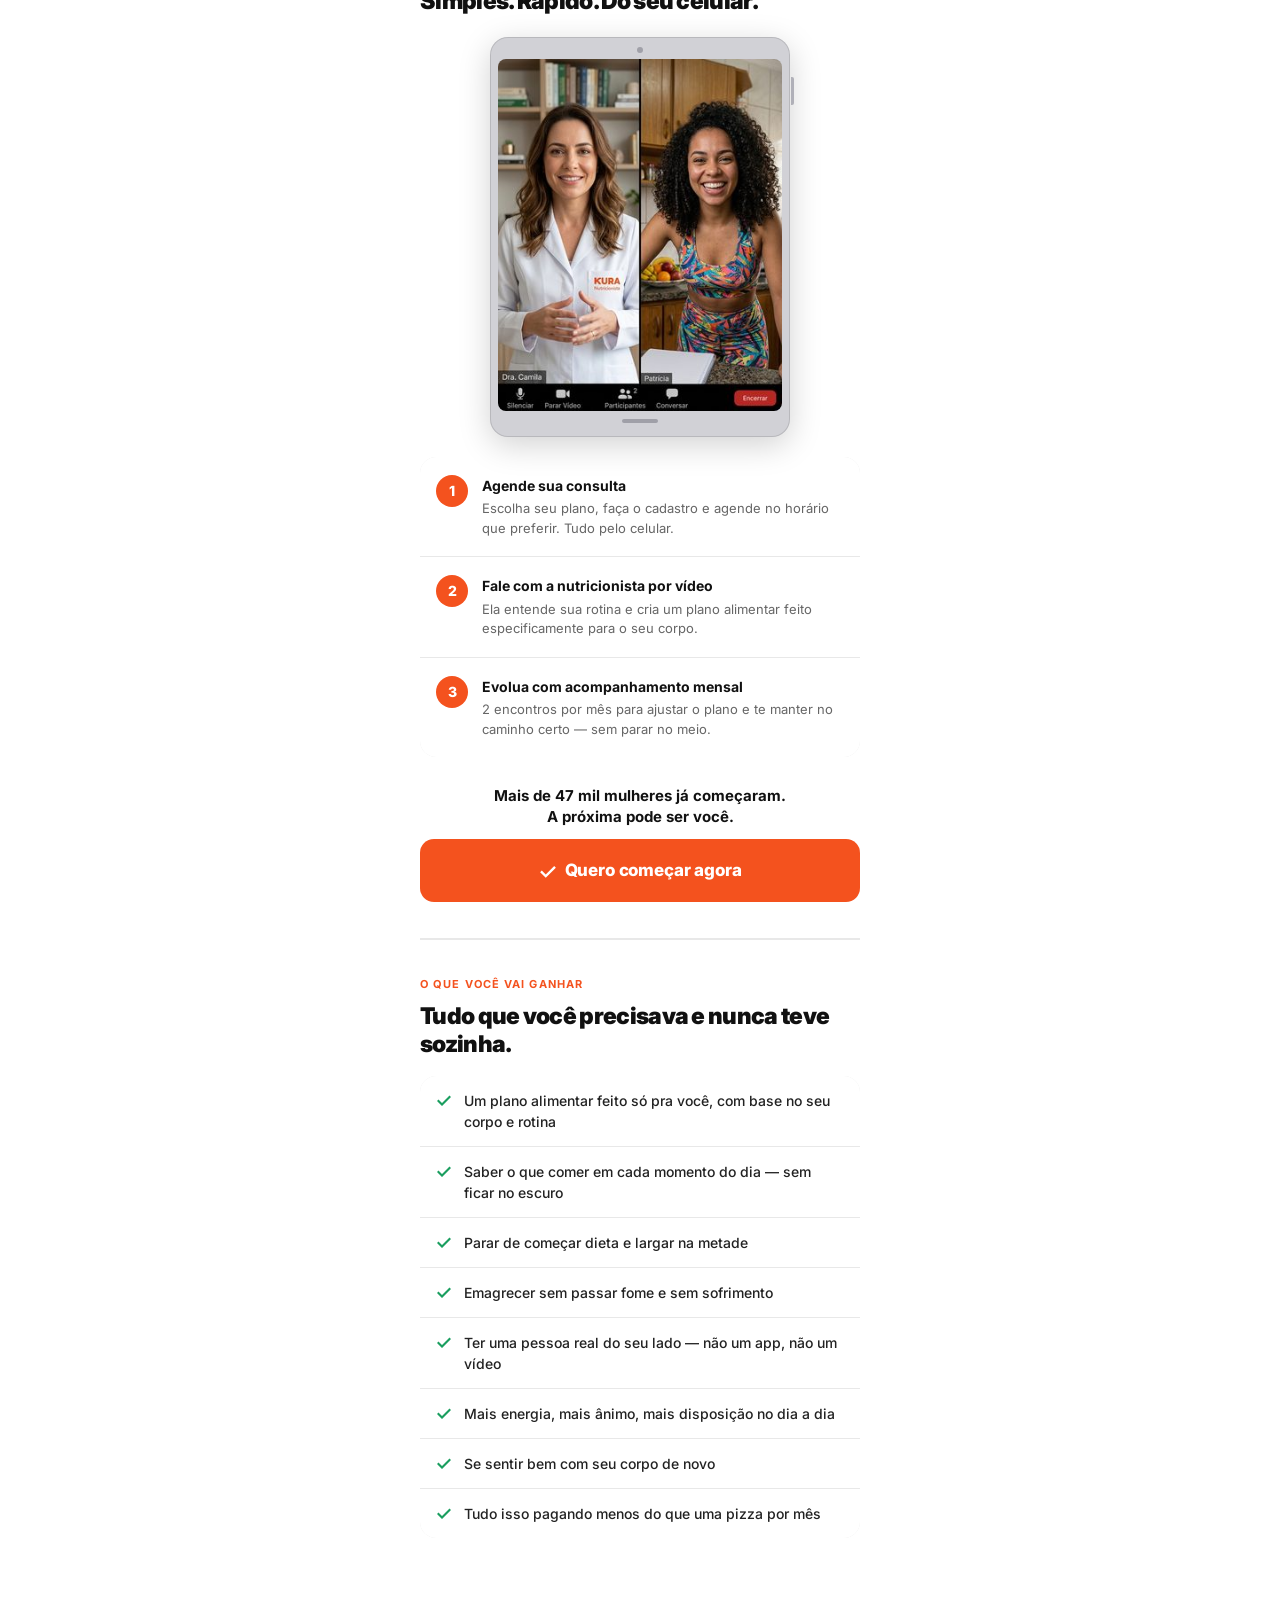
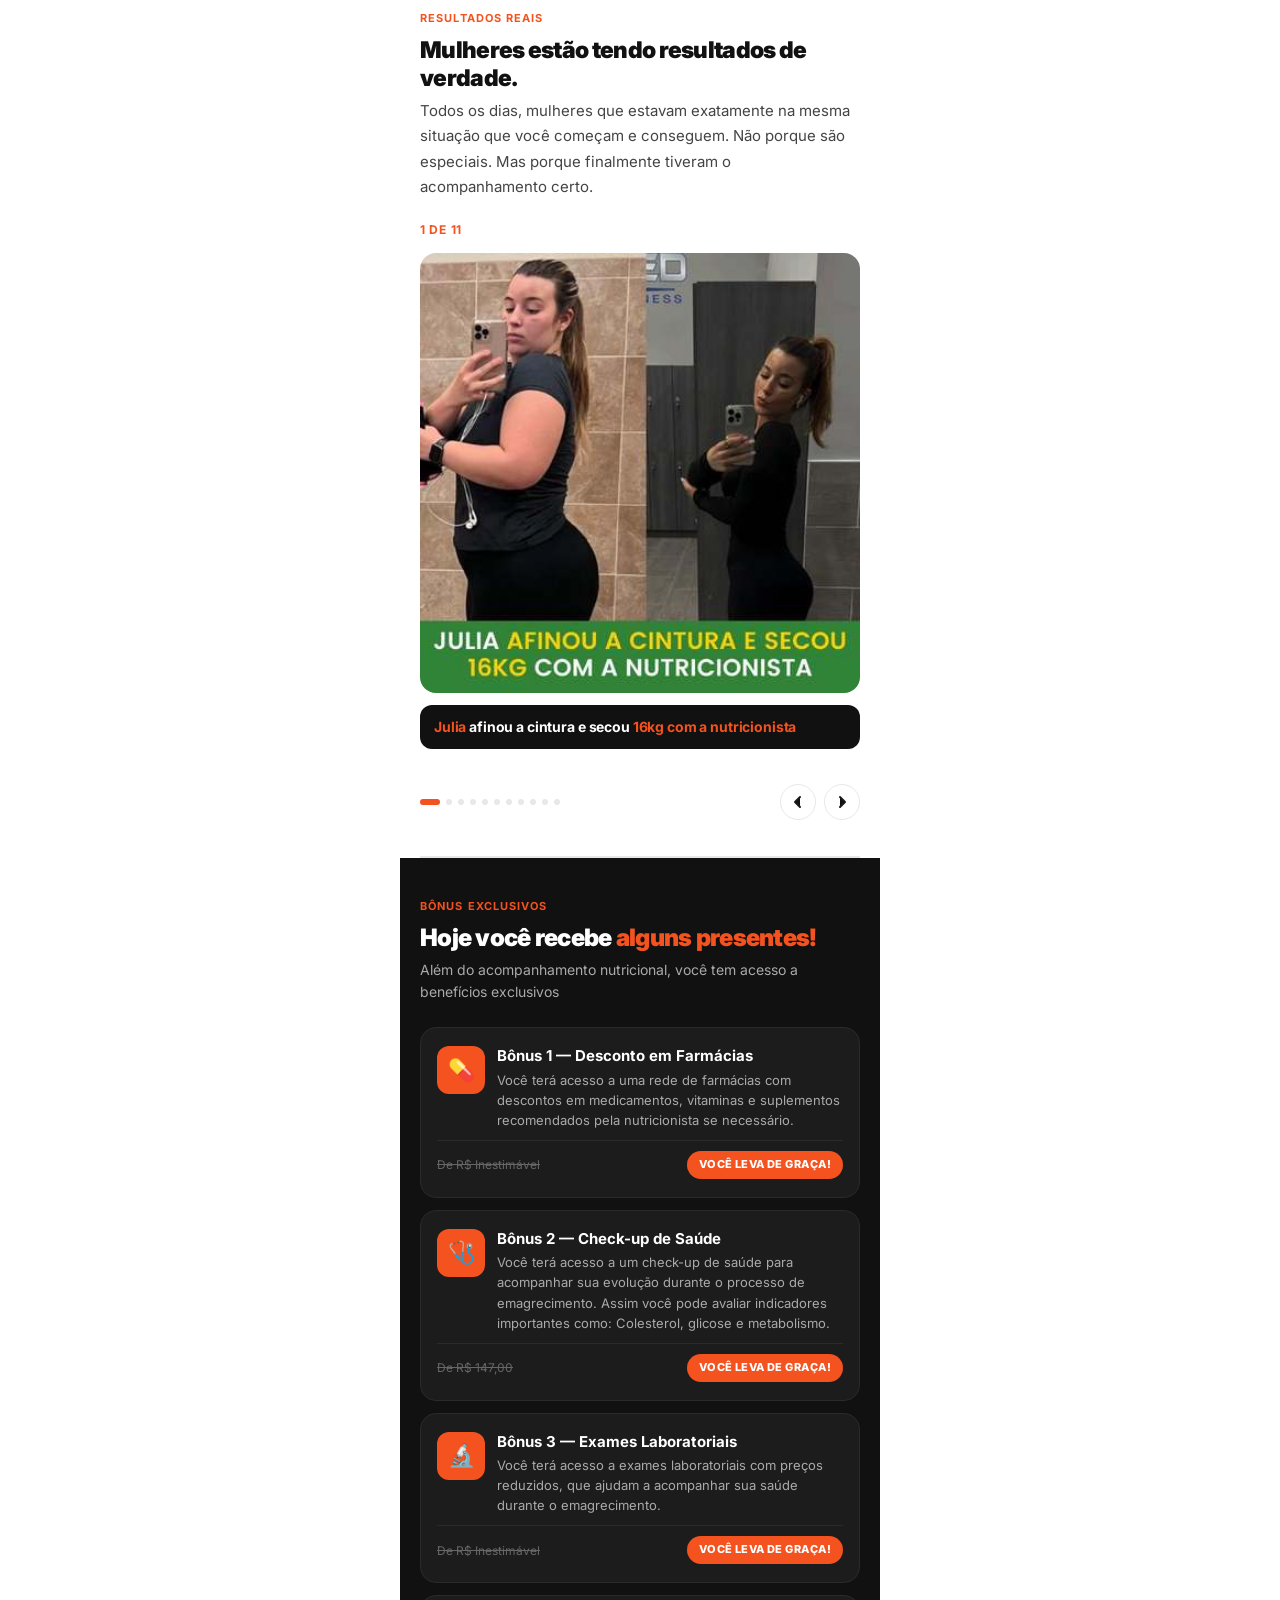
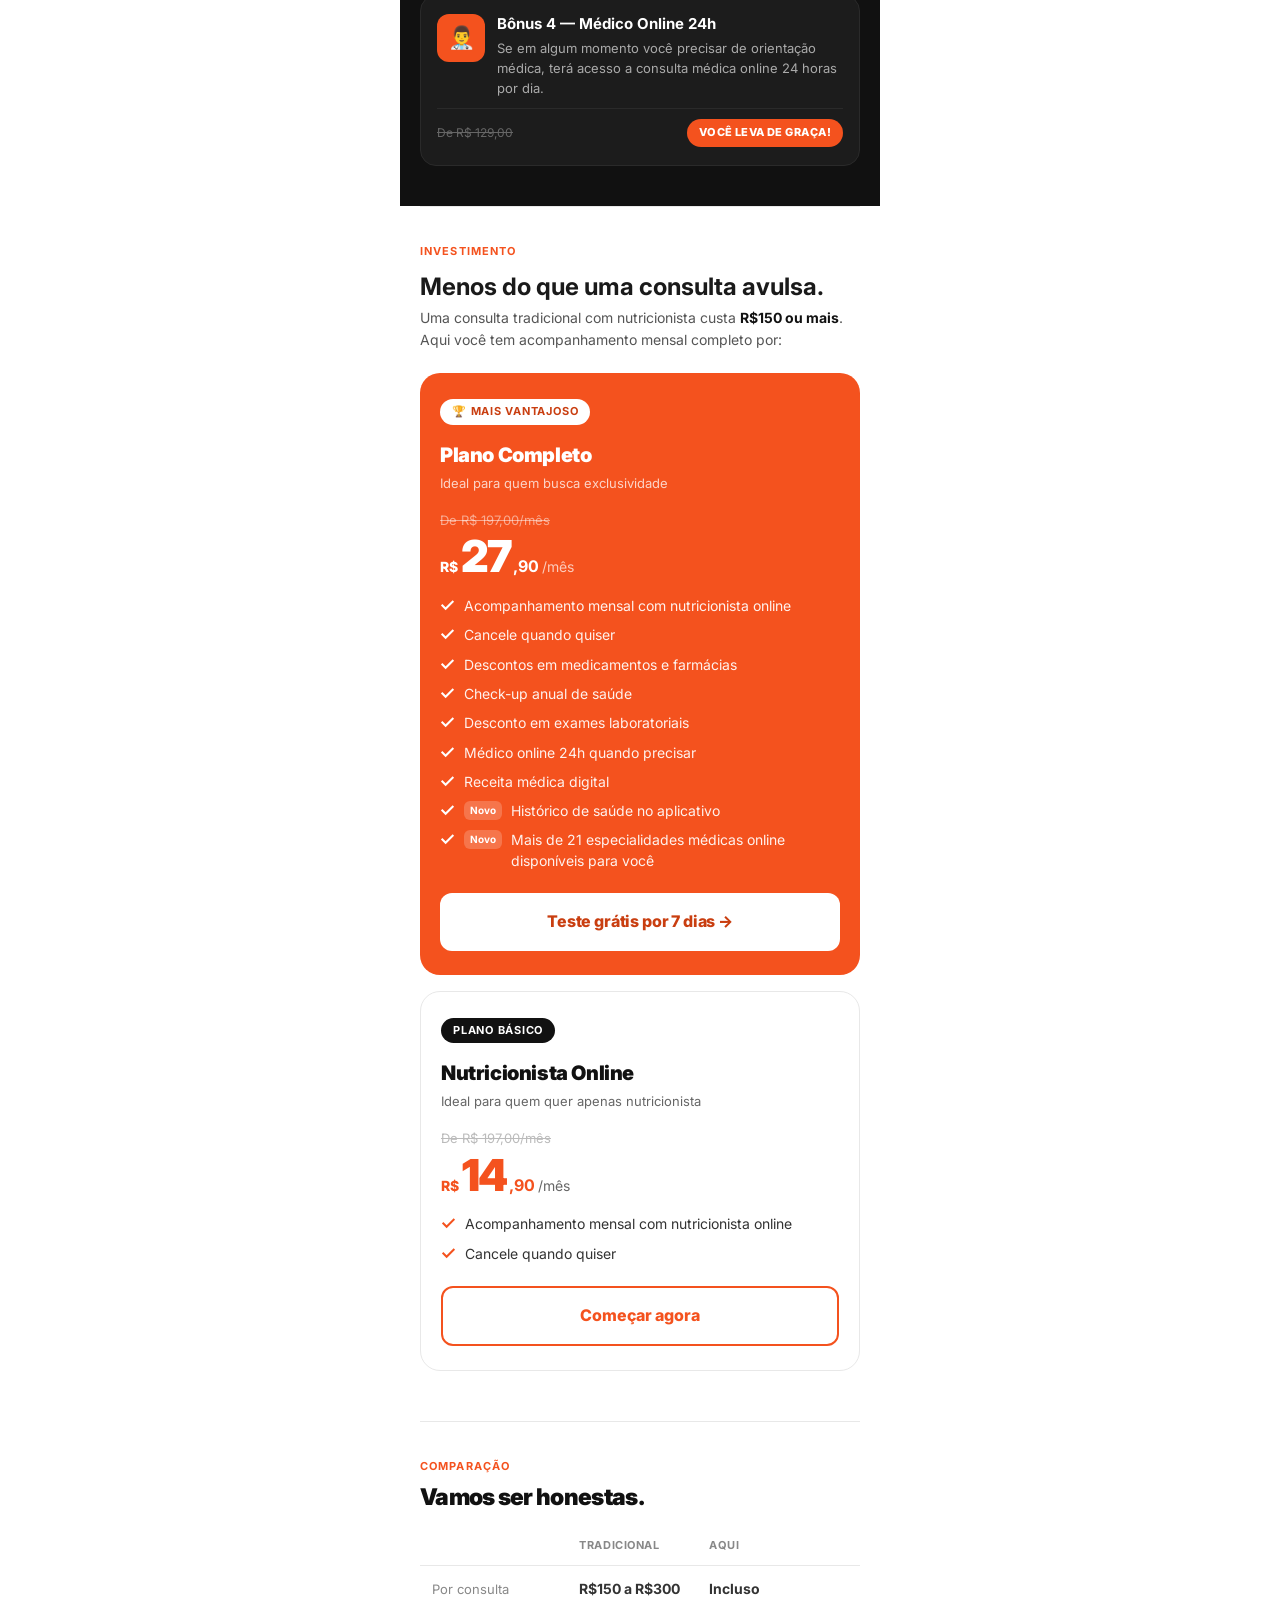
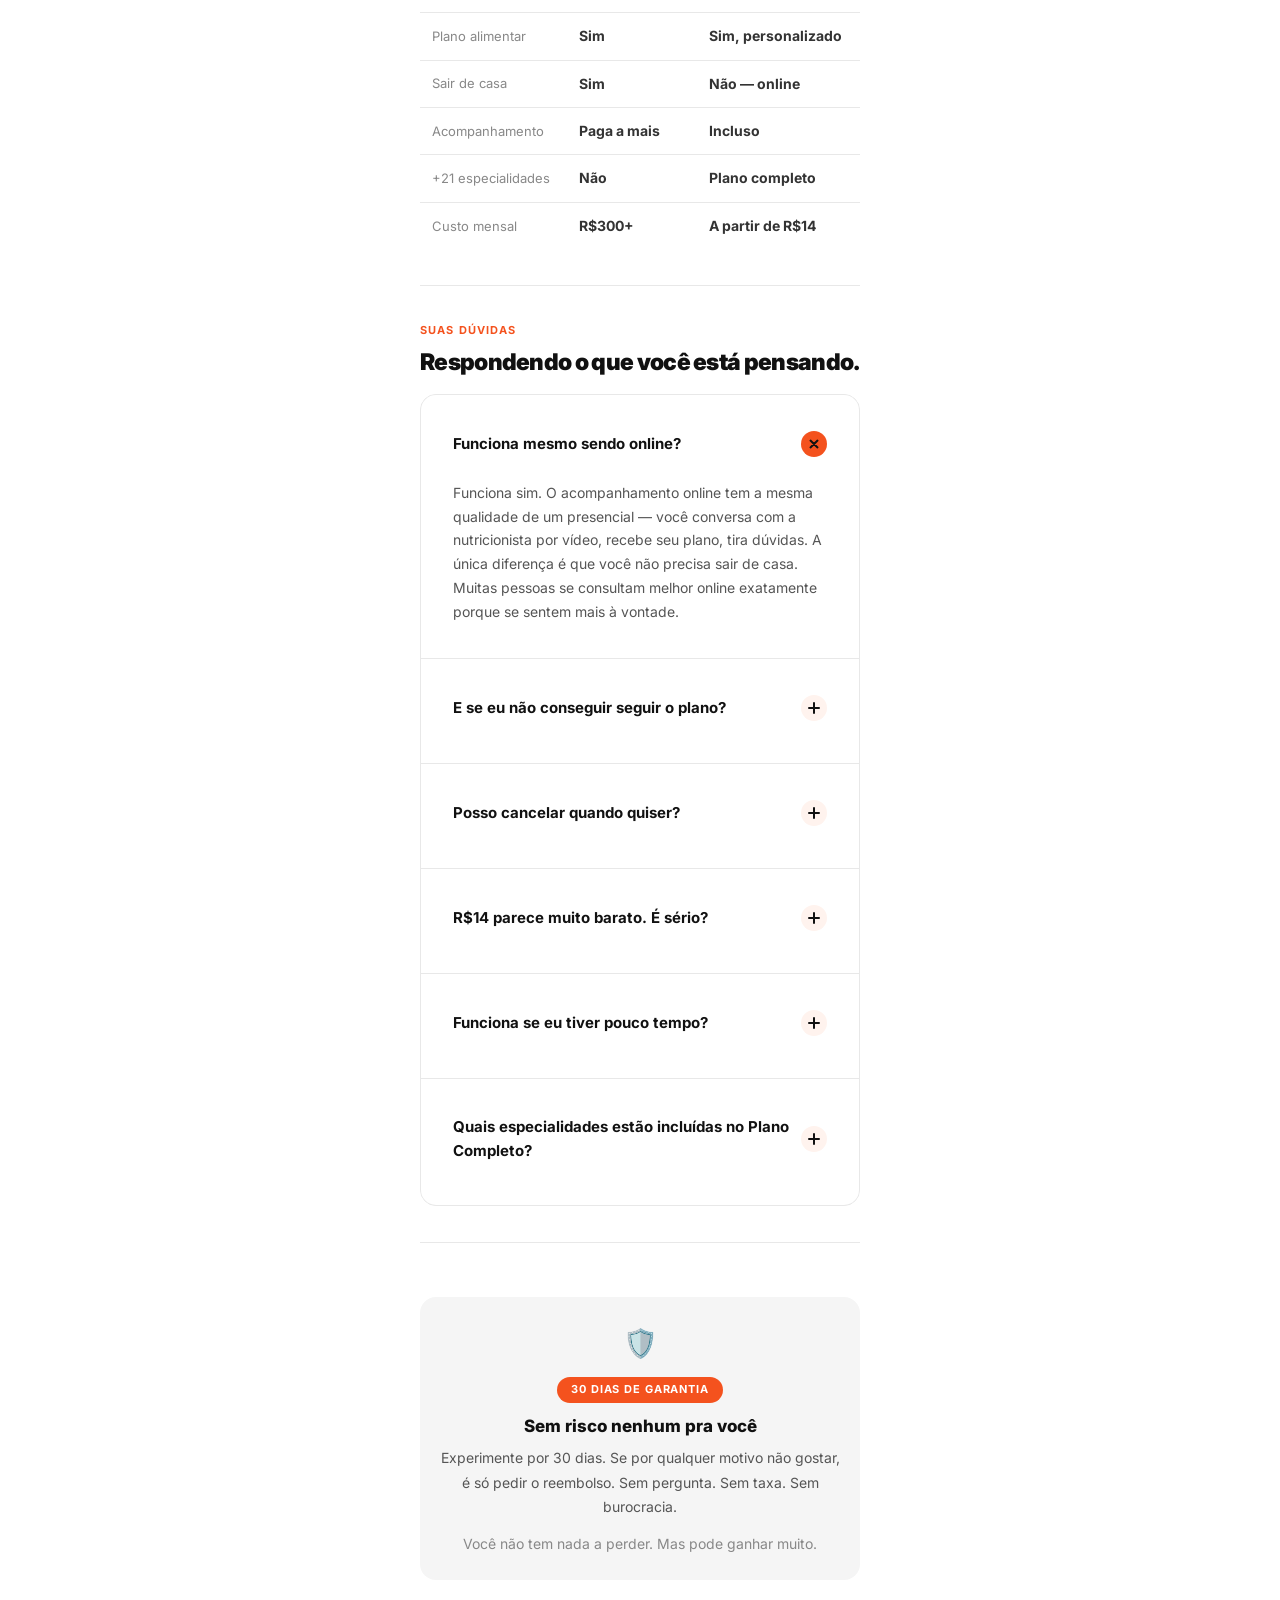
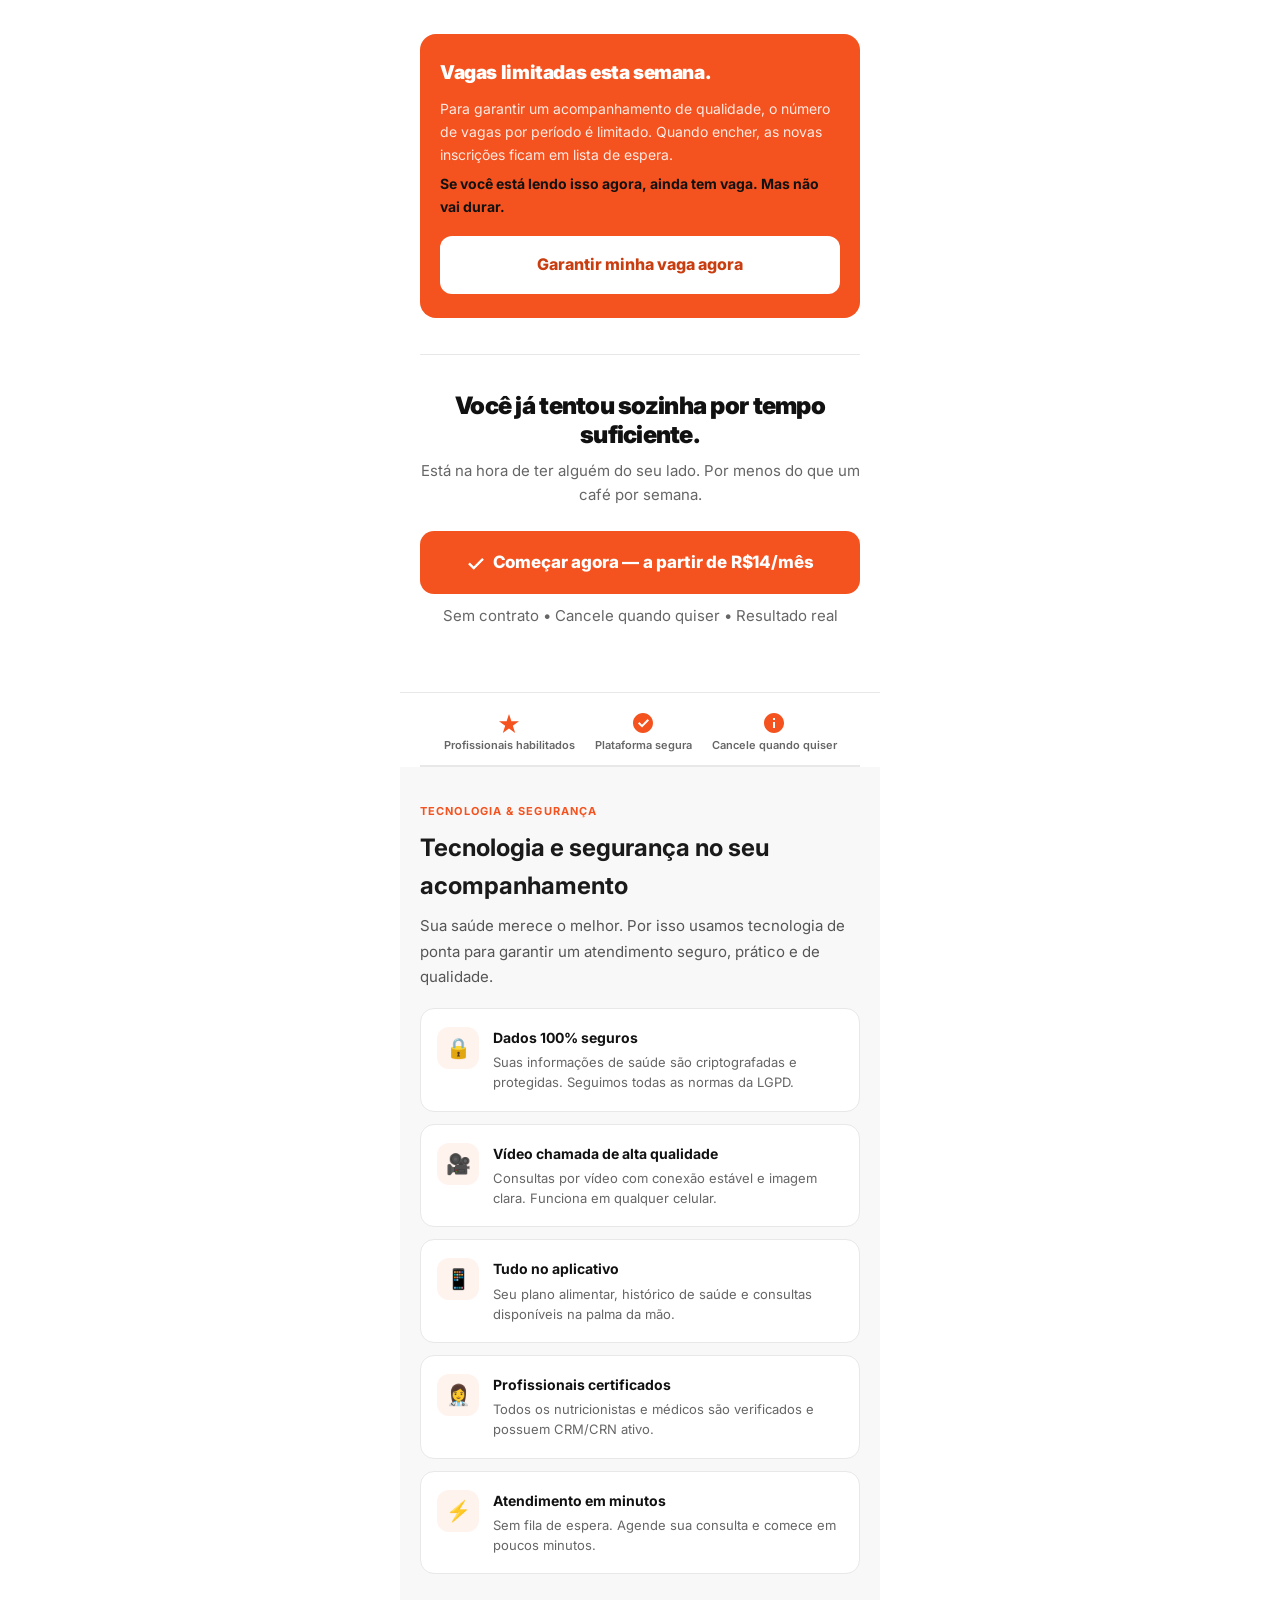
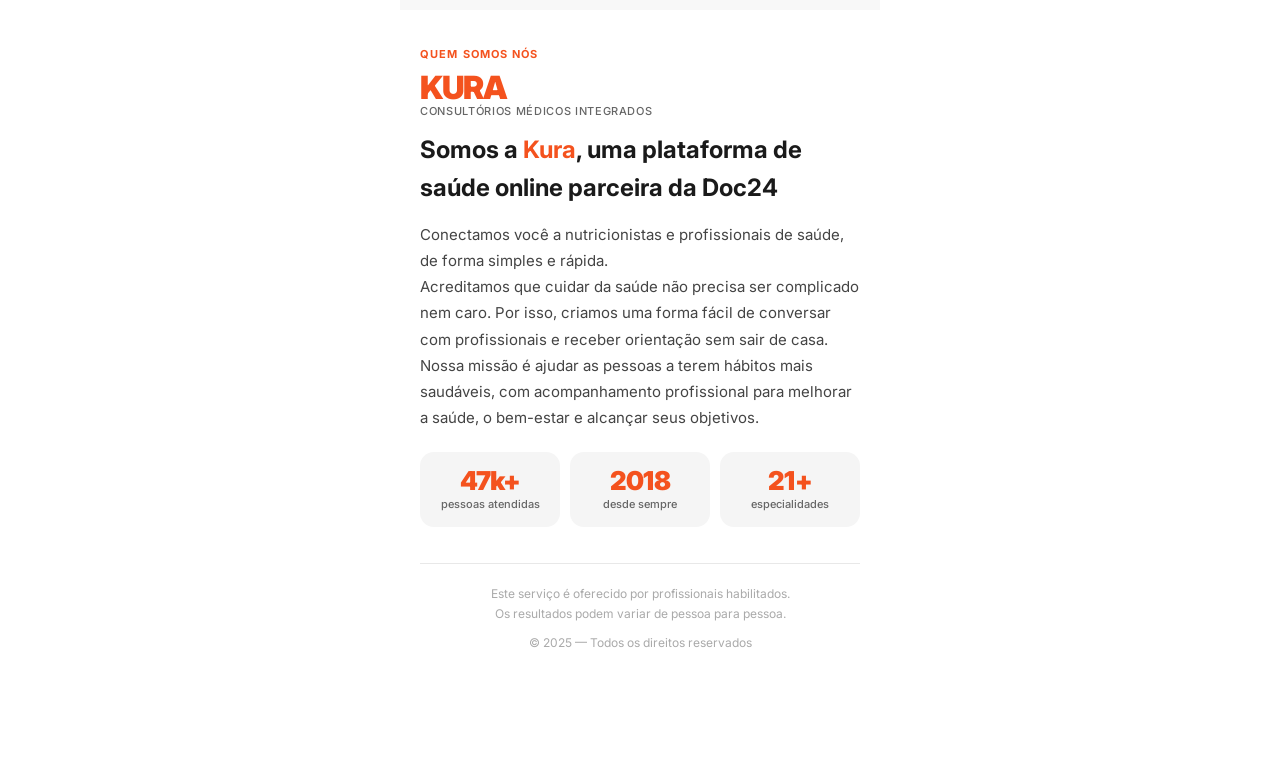
==== commit c65d4815: "v7" ====
--- a/index.html
+++ b/index.html
@@ -1291,6 +1291,16 @@
   </a>
 </div>
 
+
+<script type="text/javascript">
+    (function(c,l,a,r,i,t,y){
+        c[a]=c[a]||function(){(c[a].q=c[a].q||[]).push(arguments)};
+        t=l.createElement(r);t.async=1;t.src="https://www.clarity.ms/tag/"+i;
+        y=l.getElementsByTagName(r)[0];y.parentNode.insertBefore(t,y);
+    })(window, document, "clarity", "script", "w2zu730c6q");
+</script>
+
+
 <script>
 const sticky = document.getElementById('sticky');
 const hero = document.querySelector('.hero');
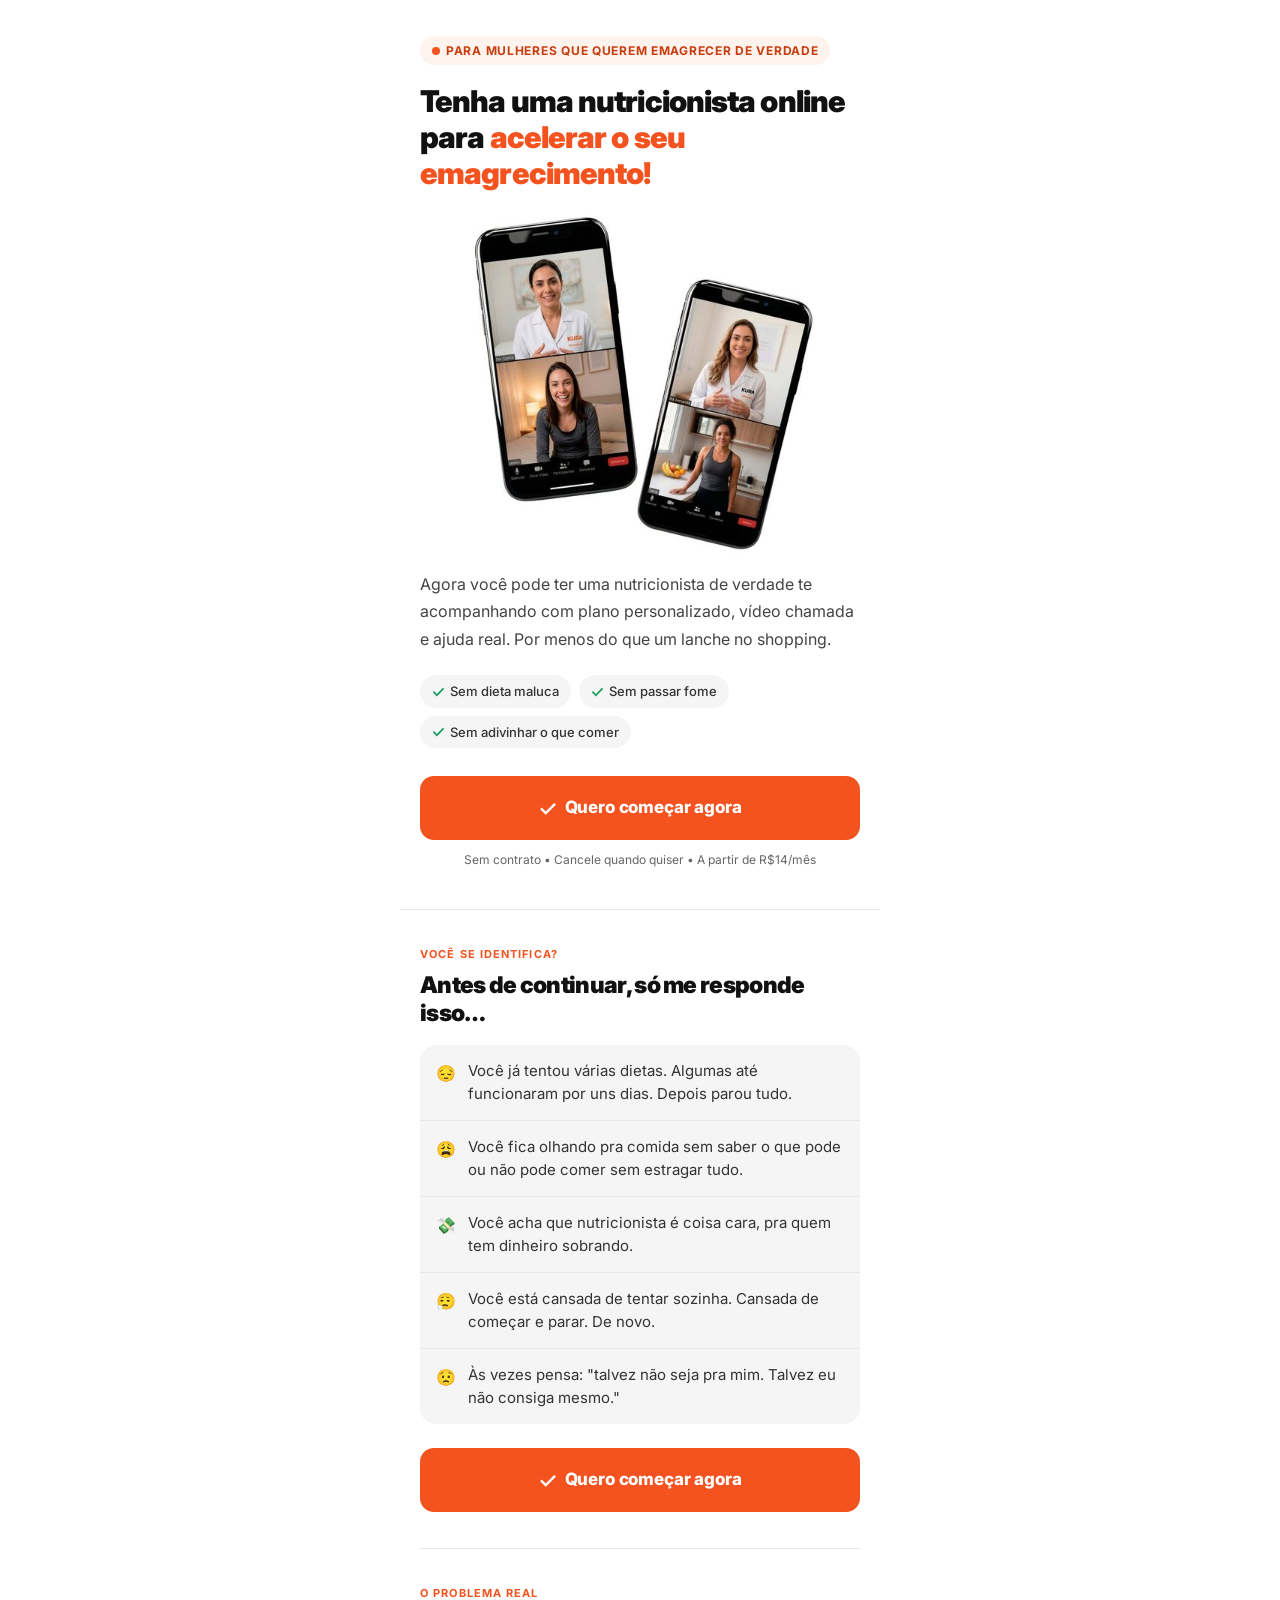
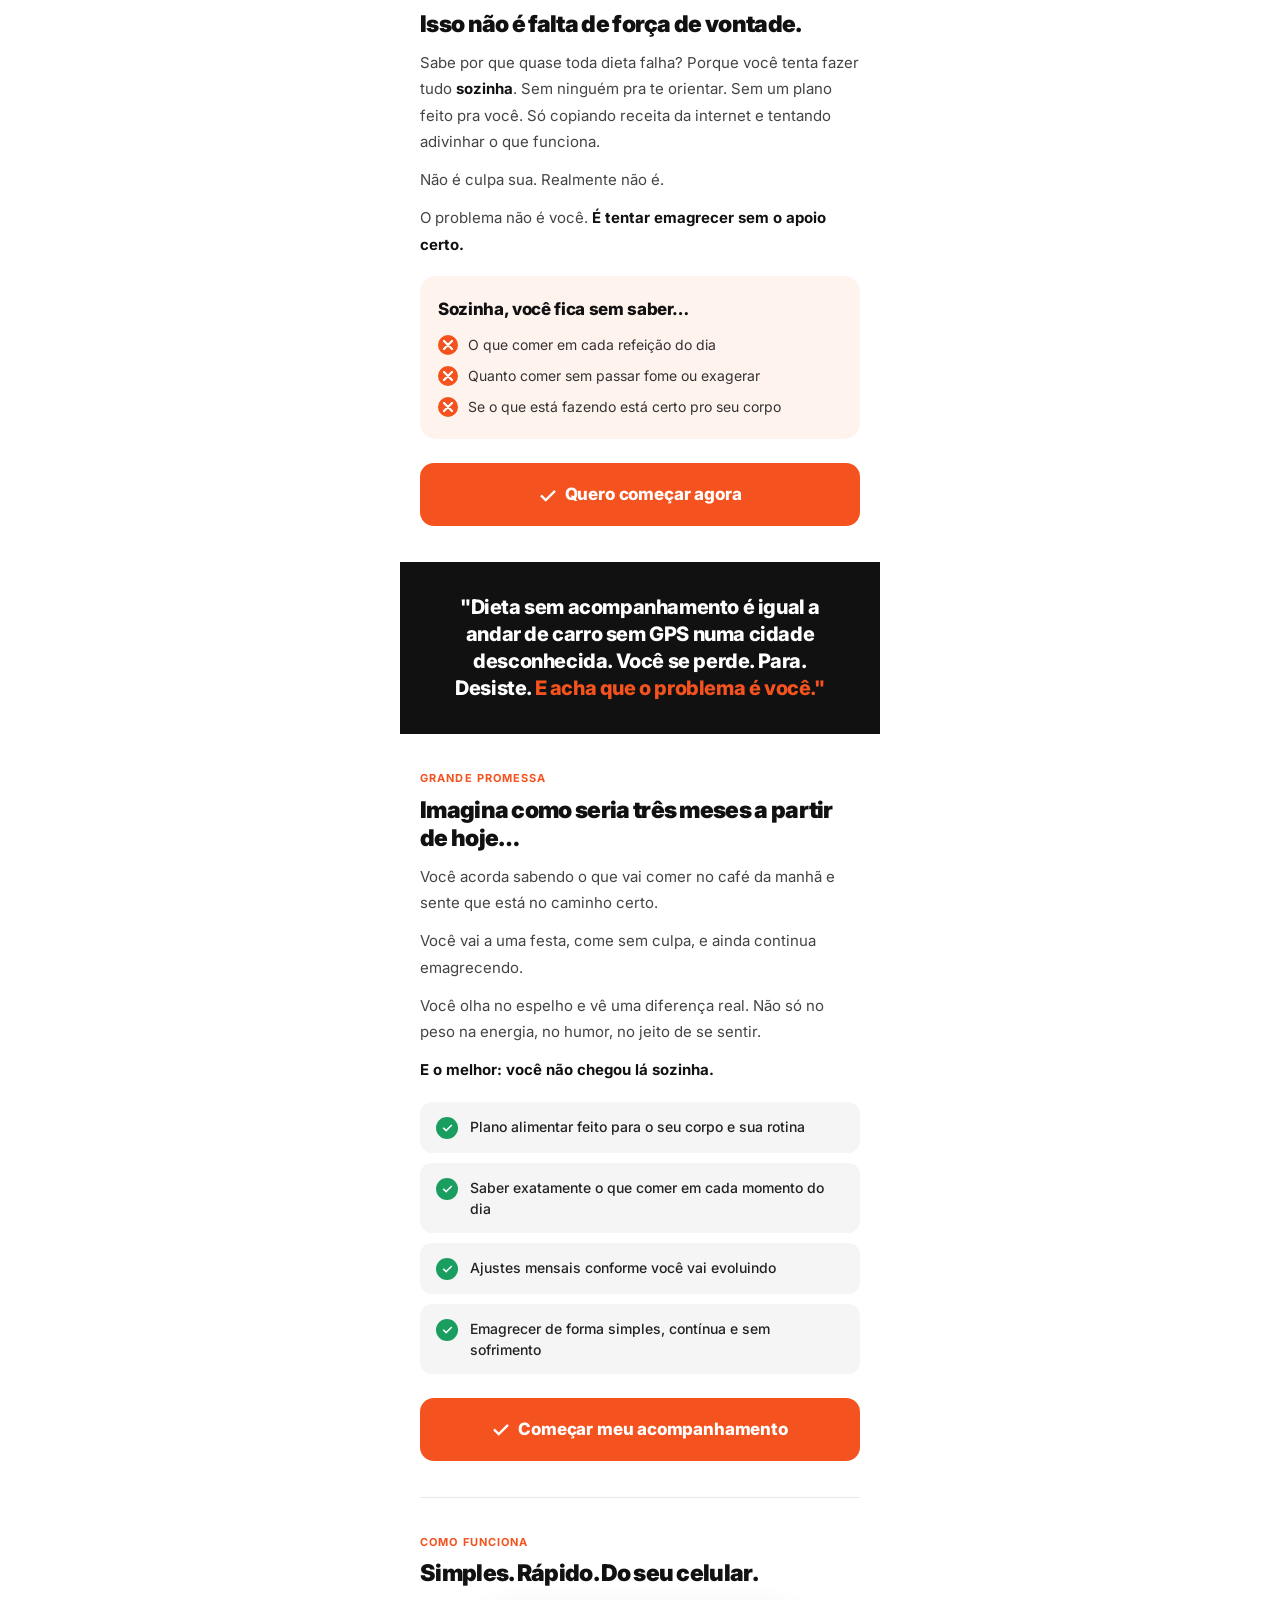
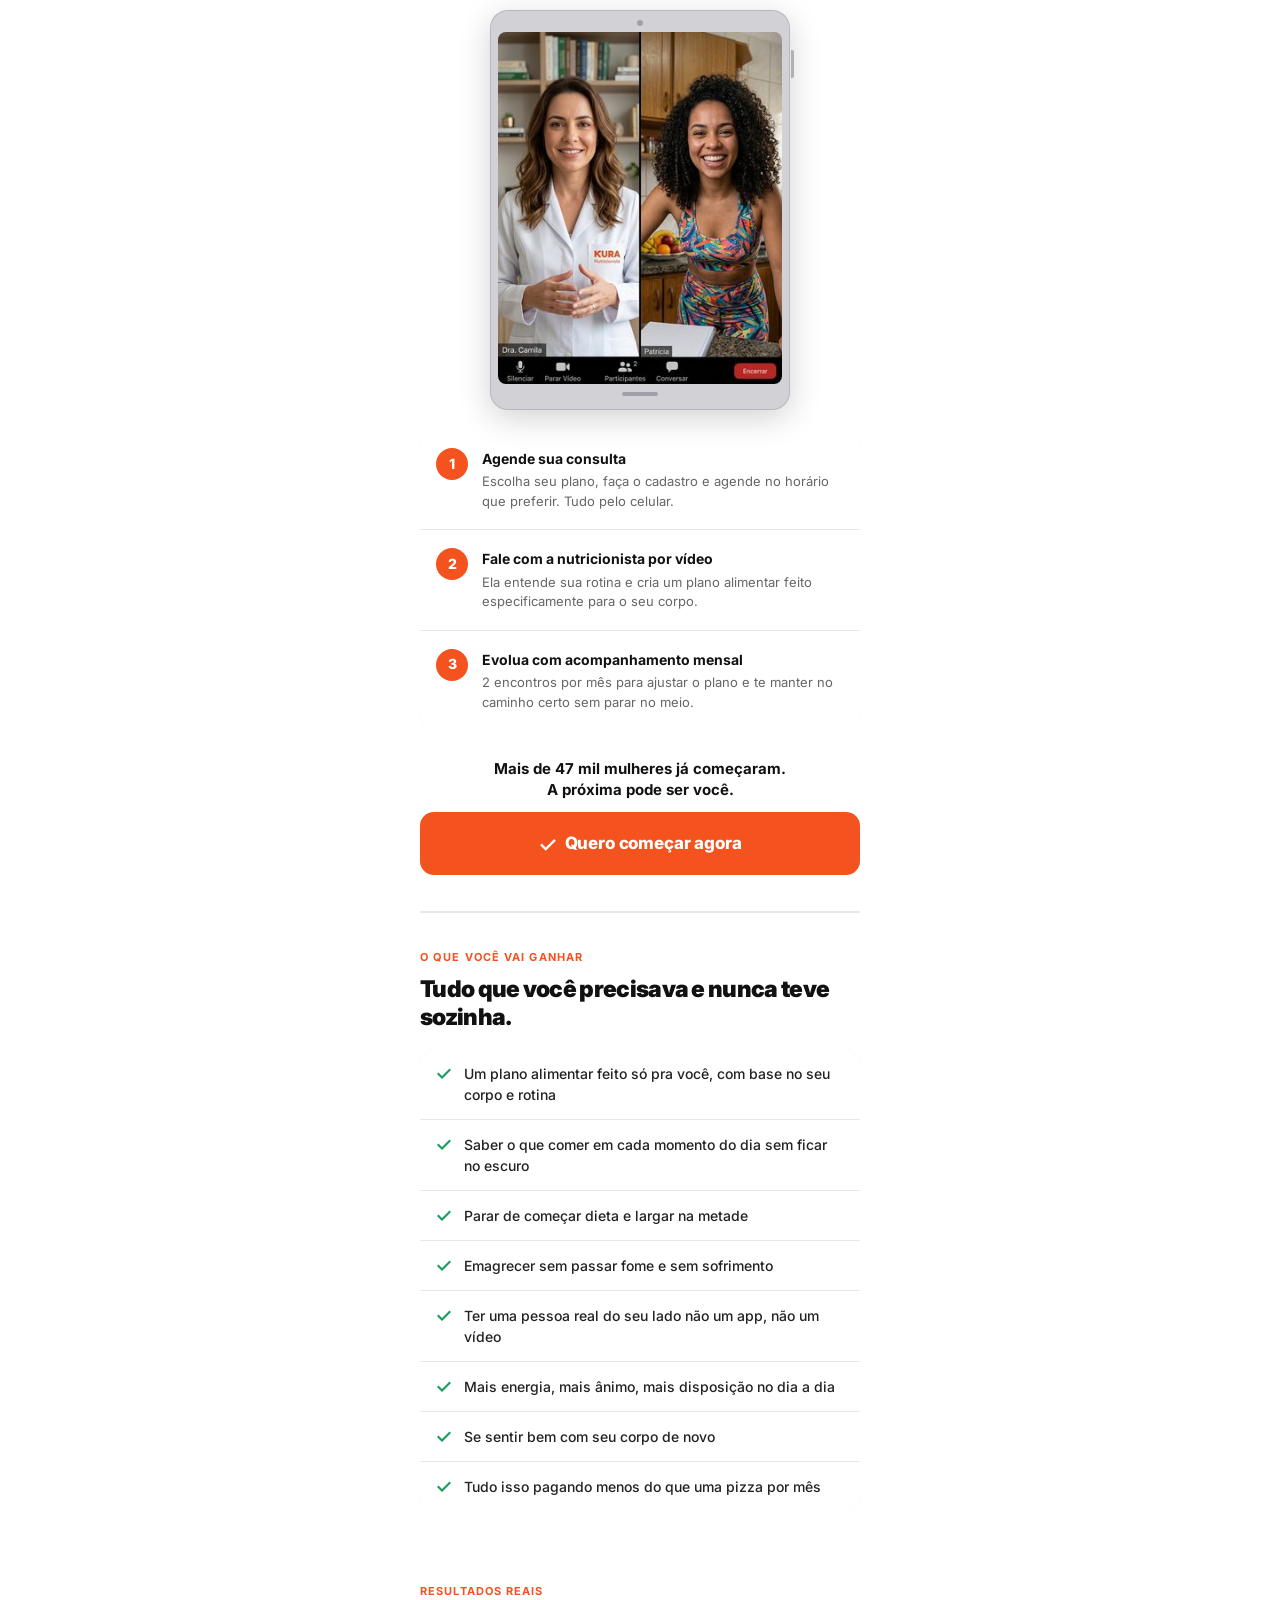
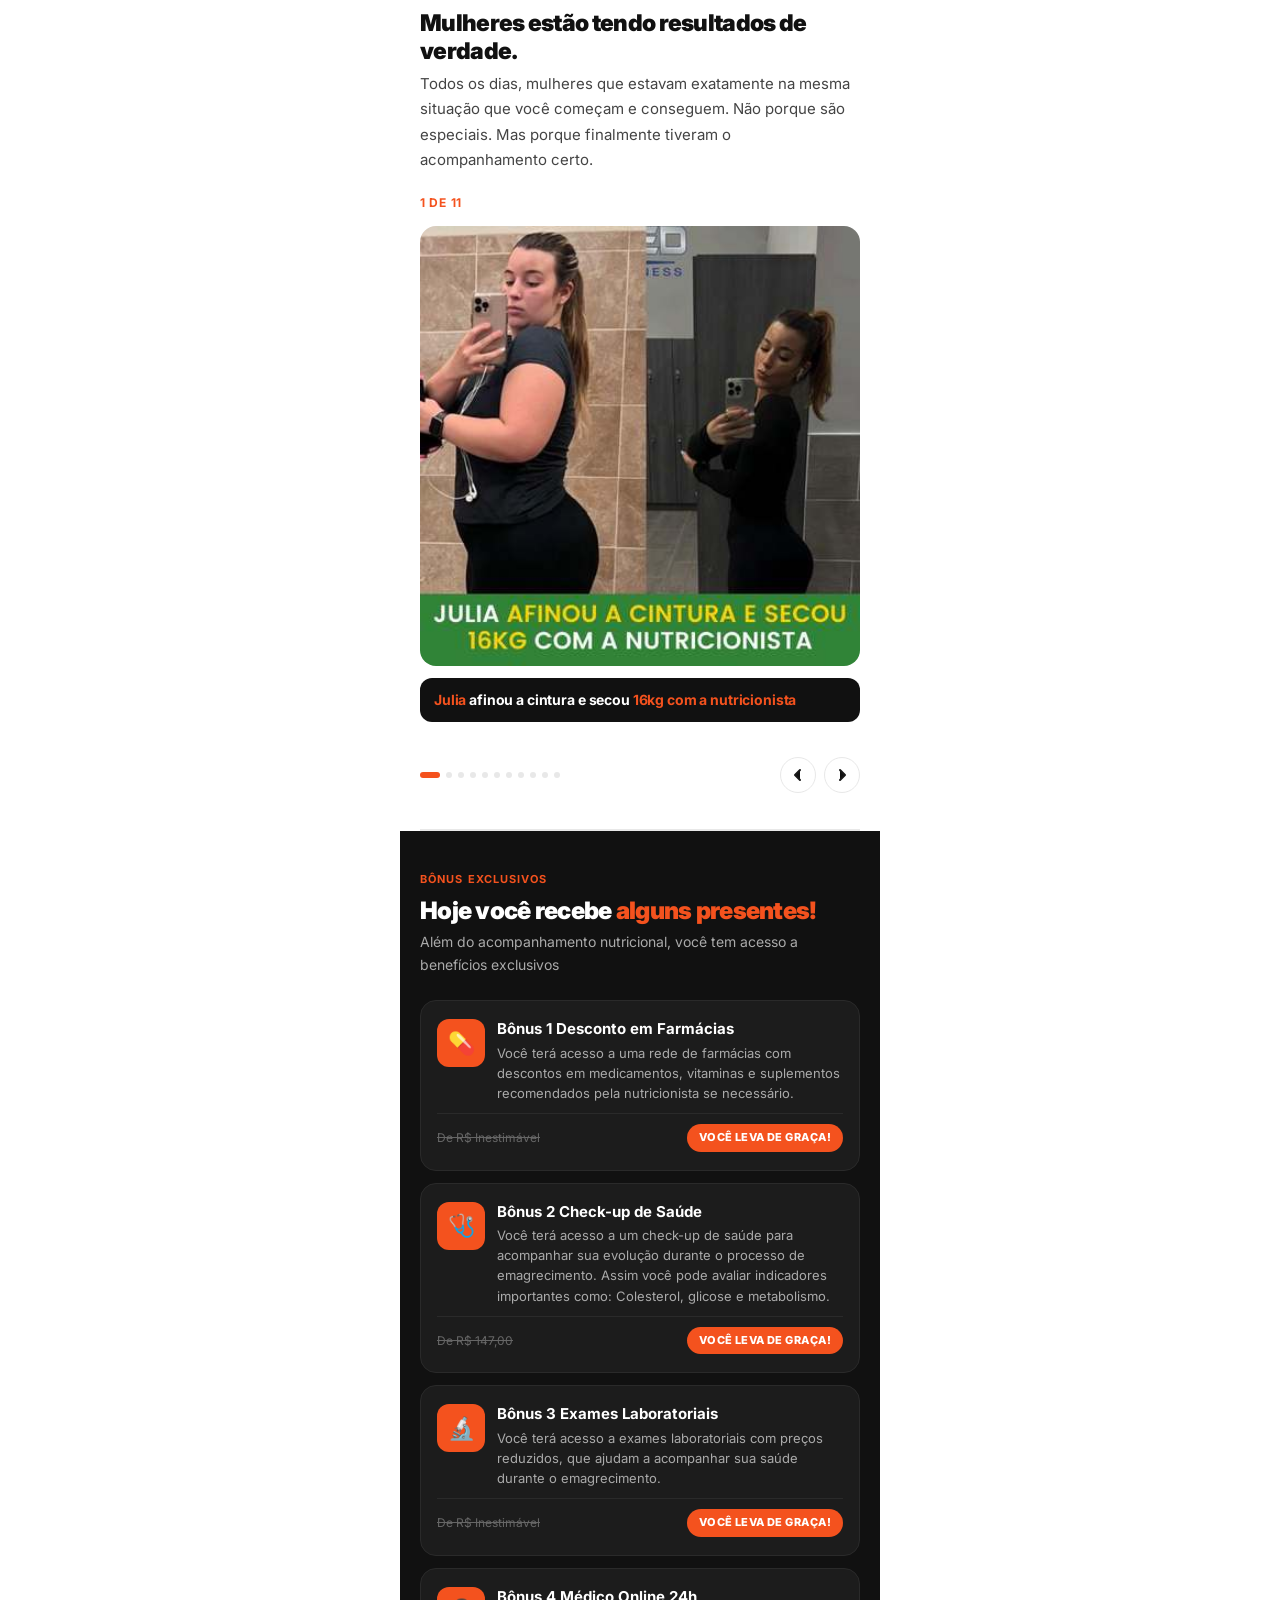
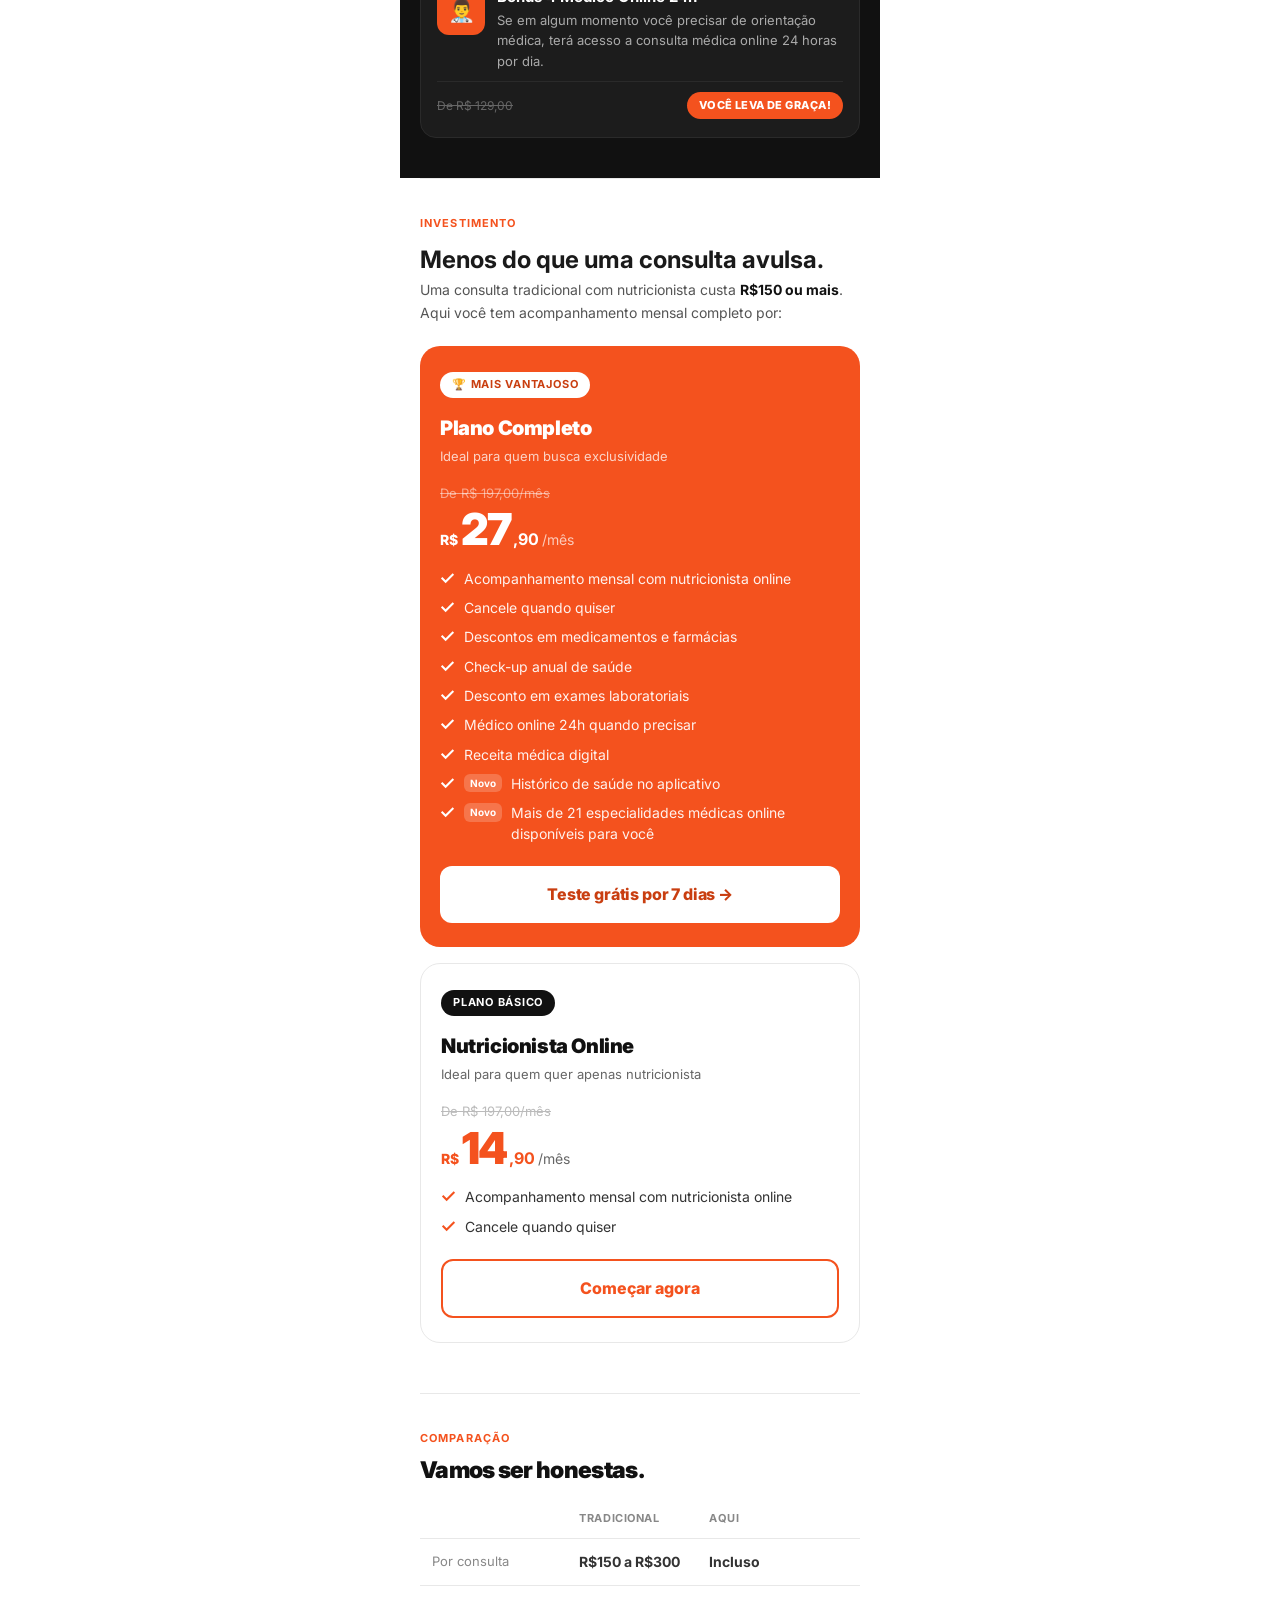
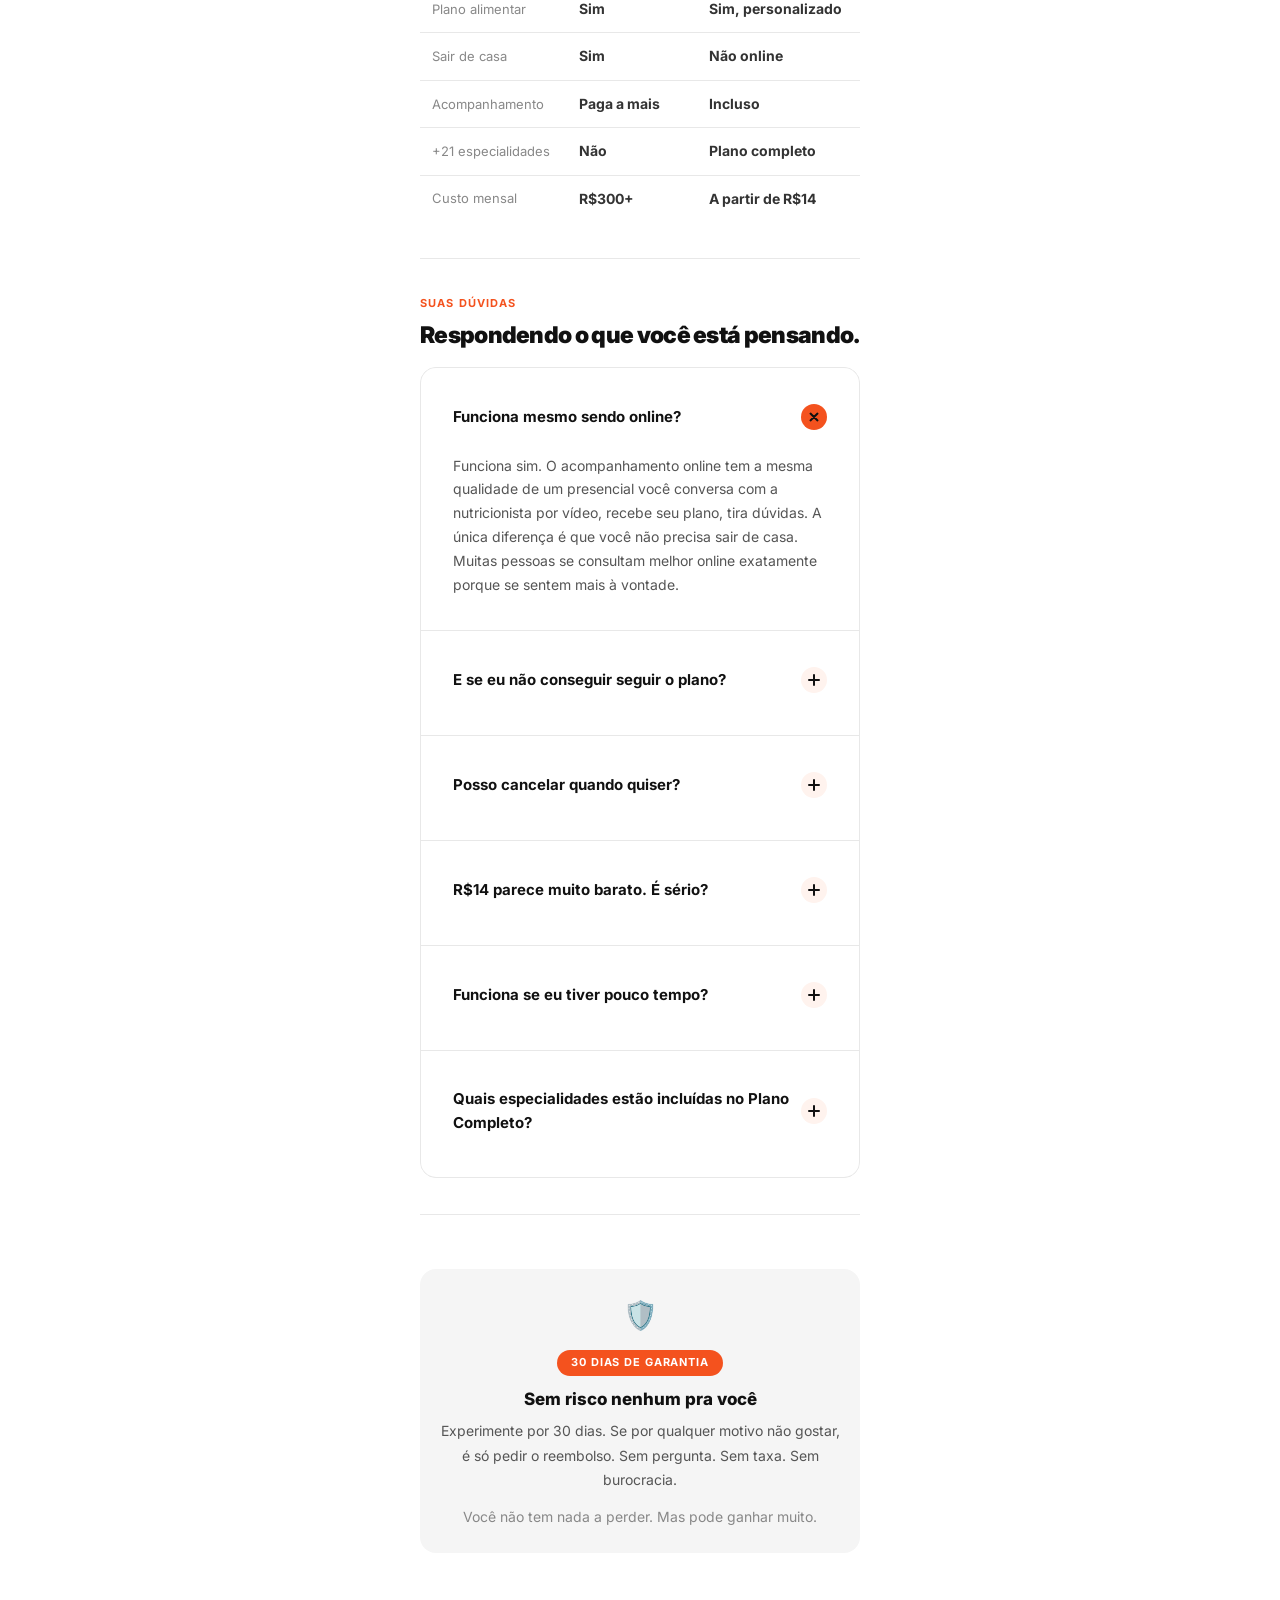
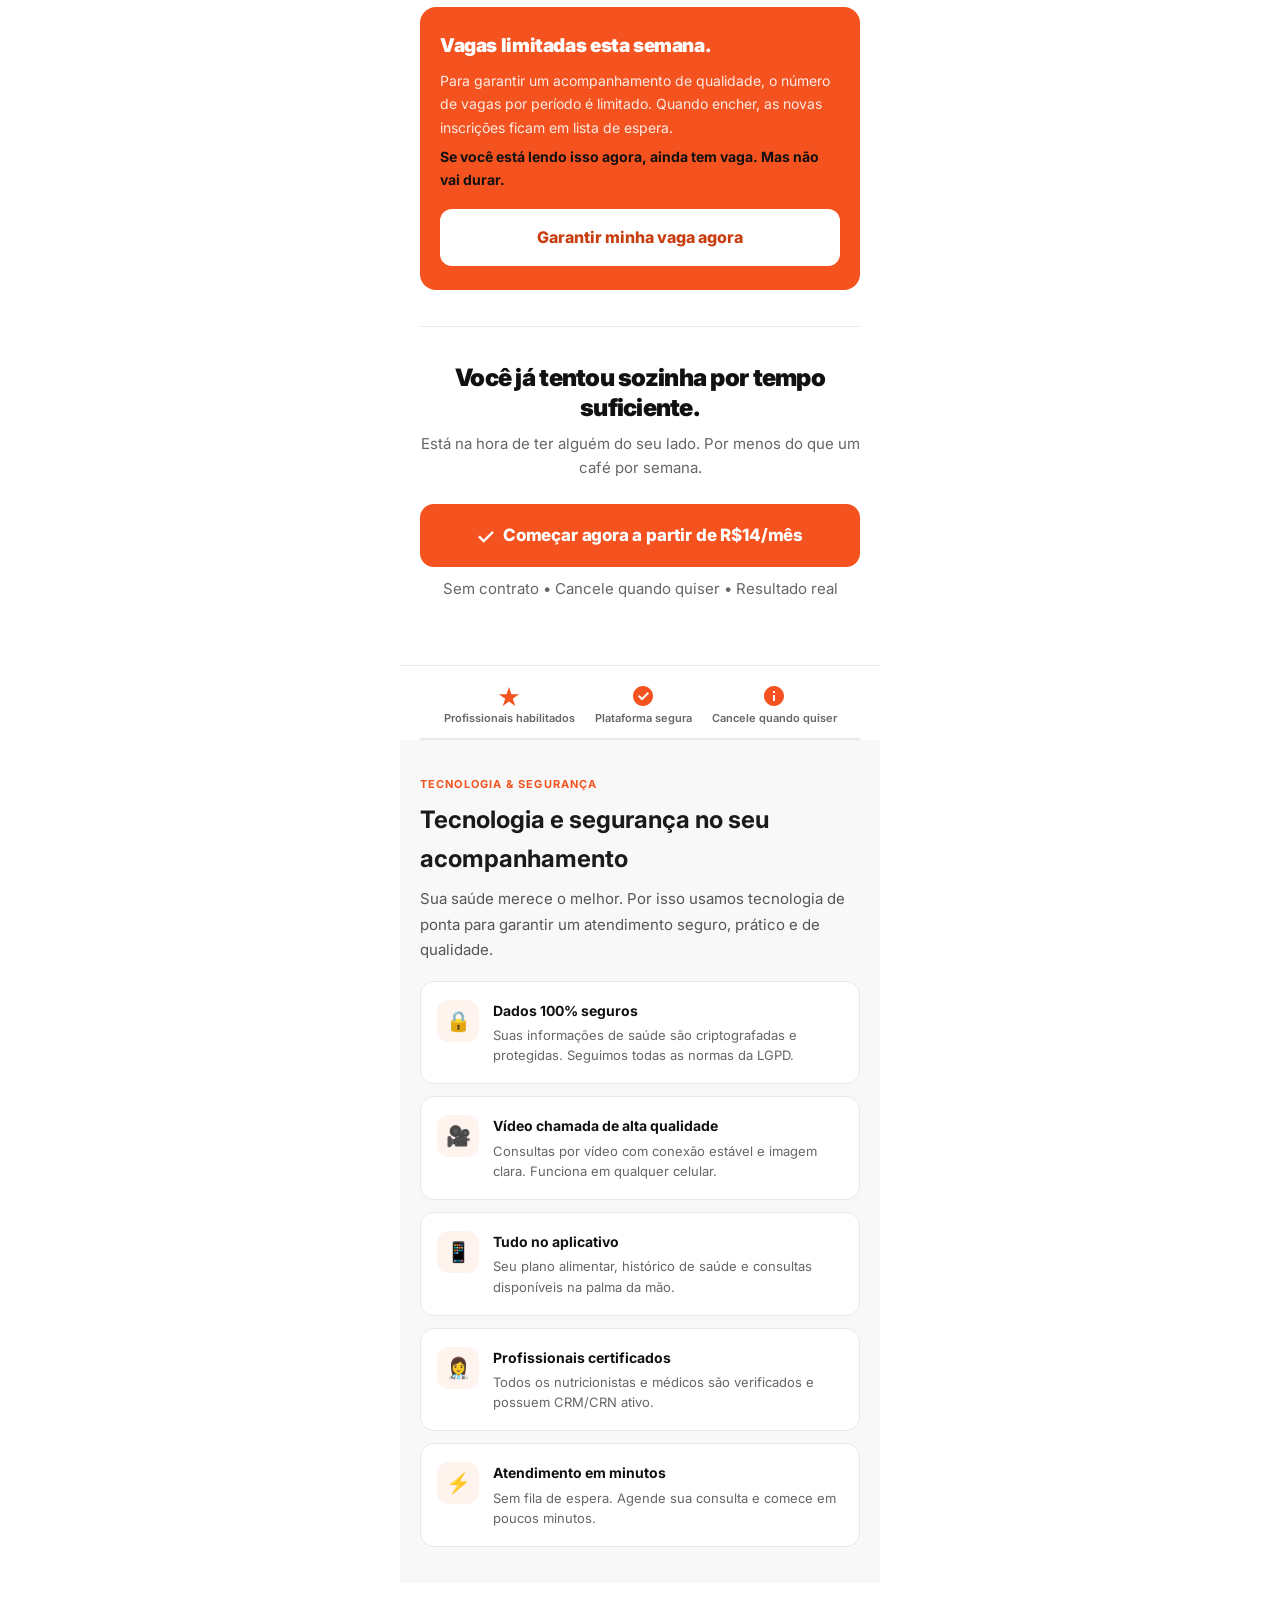
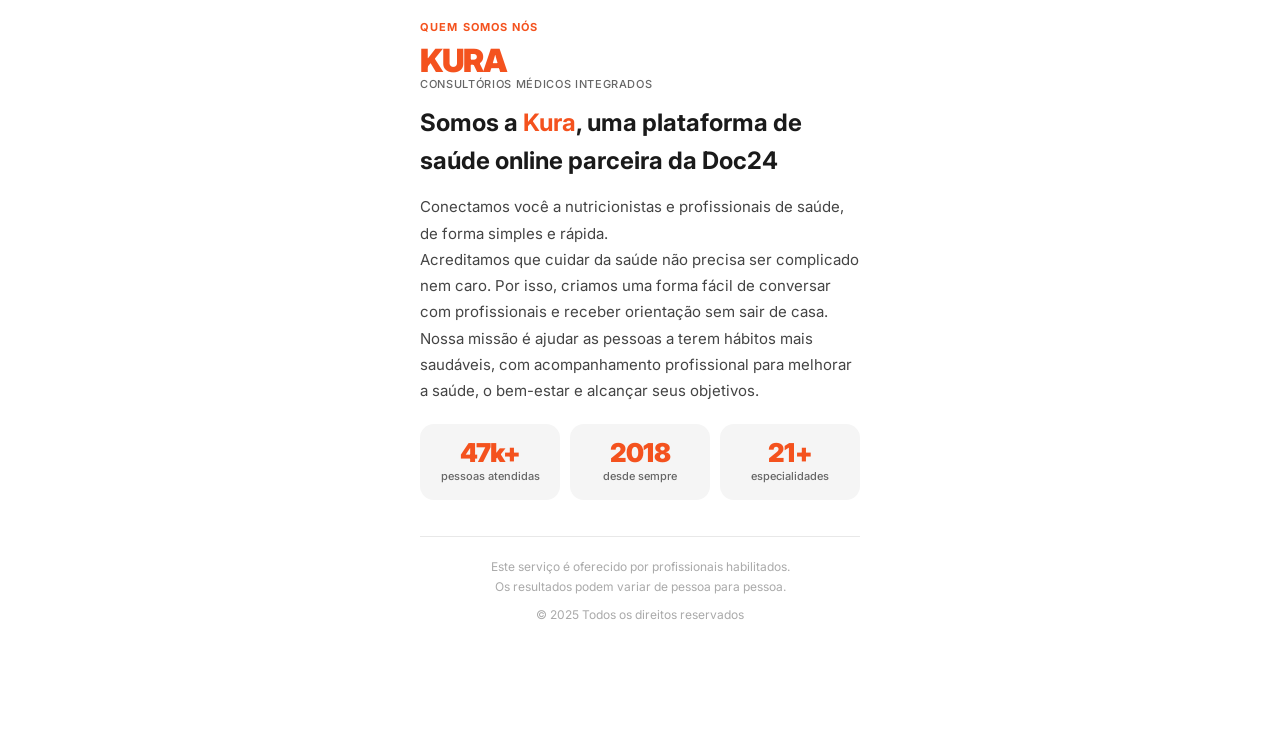
==== commit e999ab24: "v10" ====
--- a/index.html
+++ b/index.html
@@ -5,7 +5,7 @@
 <meta name="theme-color" content="#F4521E">
 <meta name="description" content="Tenha uma nutricionista online te acompanhando com plano alimentar personalizado por menos de R$1 por dia. Planos a partir de R$14,90/mês. Sem contrato.">
 <meta name="viewport" content="width=device-width, initial-scale=1.0, maximum-scale=1.0">
-<title>Emagreça com Nutricionista — A partir de R$14/mês</title>
+<title>Emagreça com Nutricionista  A partir de R$14/mês</title>
 <link rel="dns-prefetch" href="https://fonts.googleapis.com">
 <link rel="dns-prefetch" href="https://fonts.gstatic.com">
 <link rel="dns-prefetch" href="https://connect.facebook.net">
@@ -14,6 +14,27 @@
 <link rel="preconnect" href="https://fonts.gstatic.com" crossorigin>
 <link rel="preload" href="https://fonts.googleapis.com/css2?family=Inter:wght@400;500;600;700;800;900&display=swap" as="style" onload="this.onload=null;this.rel='stylesheet'">
 <noscript><link href="https://fonts.googleapis.com/css2?family=Inter:wght@400;500;600;700;800;900&display=swap" rel="stylesheet"></noscript>
+
+
+<!-- Meta Pixel Code -->
+<script>
+!function(f,b,e,v,n,t,s)
+{if(f.fbq)return;n=f.fbq=function(){n.callMethod?
+n.callMethod.apply(n,arguments):n.queue.push(arguments)};
+if(!f._fbq)f._fbq=n;n.push=n;n.loaded=!0;n.version='2.0';
+n.queue=[];t=b.createElement(e);t.async=!0;
+t.src=v;s=b.getElementsByTagName(e)[0];
+s.parentNode.insertBefore(t,s)}(window, document,'script',
+'https://connect.facebook.net/en_US/fbevents.js');
+fbq('init', '1387765839785331');
+fbq('track', 'PageView');
+</script>
+<noscript><img height="1" width="1" style="display:none"
+src="https://www.facebook.com/tr?id=1387765839785331&ev=PageView&noscript=1"
+/></noscript>
+<!-- End Meta Pixel Code -->
+
+
 <style>body{font-family:-apple-system,BlinkMacSystemFont,'Segoe UI',sans-serif}</style>
 <style>
 *{margin:0;padding:0;box-sizing:border-box;-webkit-tap-highlight-color:transparent}
@@ -398,7 +419,7 @@
 .plans-intro{font-size:14px;color:#555;margin-bottom:22px;line-height:1.6;}
 .plans-intro strong{color:var(--black);}
 
-/* PLANO BÁSICO — card branco com borda */
+/* PLANO BÁSICO  card branco com borda */
 .plan-basic{
   border:1.5px solid var(--border);border-radius:20px;
   padding:24px 20px;margin-bottom:14px;background:var(--white);
@@ -429,7 +450,7 @@
 }
 .btn-plan-basic:active{background:var(--orange);color:#fff;}
 
-/* PLANO COMPLETO — card laranja */
+/* PLANO COMPLETO  card laranja */
 .plan-complete{
   background:var(--orange);border-radius:20px;
   padding:24px 20px;margin-bottom:16px;
@@ -519,24 +540,6 @@
 
 
 </style>
-<!-- Meta Pixel Code -->
-<script>
-window.addEventListener('load',function(){
-!function(f,b,e,v,n,t,s)
-{if(f.fbq)return;n=f.fbq=function(){n.callMethod?
-n.callMethod.apply(n,arguments):n.queue.push(arguments)};
-if(!f._fbq)f._fbq=n;n.push=n;n.loaded=!0;n.version='2.0';
-n.queue=[];t=b.createElement(e);t.async=!0;
-t.src=v;s=b.getElementsByTagName(e)[0];
-s.parentNode.insertBefore(t,s)}(window,document,'script',
-'https://connect.facebook.net/en_US/fbevents.js');
-fbq('init','4431773430439067');fbq('track','PageView');
-});
-</script>
-<noscript><img loading="eager" decoding="async" fetchpriority="high" decoding="async" height="1" width="1" style="display:none"
-src="https://www.facebook.com/tr?id=4431773430439067&ev=PageView&noscript=1"
-/></noscript>
-<!-- End Meta Pixel Code -->
 </head>
 <body>
 
@@ -555,7 +558,7 @@
   </div>
 
   <p class="hero-sub">
-    Agora você pode ter uma nutricionista de verdade te acompanhando — com plano personalizado, vídeo chamada e ajuda real. Por menos do que um lanche no shopping.
+    Agora você pode ter uma nutricionista de verdade te acompanhando  com plano personalizado, vídeo chamada e ajuda real. Por menos do que um lanche no shopping.
   </p>
 
   <div class="hero-pills">
@@ -590,7 +593,7 @@
   <div class="id-list">
     <div class="id-item">
       <span class="id-icon">😔</span>
-      <span>Você já tentou várias dietas. Algumas até funcionaram — por uns dias. Depois parou tudo.</span>
+      <span>Você já tentou várias dietas. Algumas até funcionaram  por uns dias. Depois parou tudo.</span>
     </div>
     <div class="id-item">
       <span class="id-icon">😩</span>
@@ -651,9 +654,9 @@
 <div class="section">
   <div class="section-label">Grande promessa</div>
   <h2>Imagina como seria três meses a partir de hoje…</h2>
-  <p>Você acorda sabendo o que vai comer no café da manhã — e sente que está no caminho certo.</p>
+  <p>Você acorda sabendo o que vai comer no café da manhã  e sente que está no caminho certo.</p>
   <p>Você vai a uma festa, come sem culpa, e ainda continua emagrecendo.</p>
-  <p>Você olha no espelho e vê uma diferença real. Não só no peso — na energia, no humor, no jeito de se sentir.</p>
+  <p>Você olha no espelho e vê uma diferença real. Não só no peso  na energia, no humor, no jeito de se sentir.</p>
   <p><strong>E o melhor: você não chegou lá sozinha.</strong></p>
 
   <div class="promise-list">
@@ -727,7 +730,7 @@
       <div class="step-num">3</div>
       <div class="step-body">
         <h4>Evolua com acompanhamento mensal</h4>
-        <p>2 encontros por mês para ajustar o plano e te manter no caminho certo — sem parar no meio.</p>
+        <p>2 encontros por mês para ajustar o plano e te manter no caminho certo  sem parar no meio.</p>
       </div>
     </div>
   </div>
@@ -754,7 +757,7 @@
     </div>
     <div class="ben-item">
       <svg viewBox="0 0 16 16"><path d="M13.5 3.5L6 11 2.5 7.5 1 9l5 5 9-9z"/></svg>
-      Saber o que comer em cada momento do dia — sem ficar no escuro
+      Saber o que comer em cada momento do dia  sem ficar no escuro
     </div>
     <div class="ben-item">
       <svg viewBox="0 0 16 16"><path d="M13.5 3.5L6 11 2.5 7.5 1 9l5 5 9-9z"/></svg>
@@ -766,7 +769,7 @@
     </div>
     <div class="ben-item">
       <svg viewBox="0 0 16 16"><path d="M13.5 3.5L6 11 2.5 7.5 1 9l5 5 9-9z"/></svg>
-      Ter uma pessoa real do seu lado — não um app, não um vídeo
+      Ter uma pessoa real do seu lado  não um app, não um vídeo
     </div>
     <div class="ben-item">
       <svg viewBox="0 0 16 16"><path d="M13.5 3.5L6 11 2.5 7.5 1 9l5 5 9-9z"/></svg>
@@ -812,7 +815,7 @@
     </div>
     <div class="slide">
       <img class="slide-img" src="[data-uri]" alt="Resultado Cliente" loading="lazy">
-      <div class="slide-caption"><p><span>Carla</span> perdeu gordura e definiu <span>o corpo — perdeu 9kg</span></p></div>
+      <div class="slide-caption"><p><span>Carla</span> perdeu gordura e definiu <span>o corpo  perdeu 9kg</span></p></div>
     </div>
     <div class="slide">
       <img class="slide-img" src="[data-uri]" alt="Resultado Cliente" loading="lazy">
@@ -820,7 +823,7 @@
     </div>
     <div class="slide">
       <img class="slide-img" src="[data-uri]" alt="Resultado Cliente" loading="lazy">
-      <div class="slide-caption"><p><span>Priscila</span> secou a barriga e ganhou <span>confiança — perdeu 13kg</span></p></div>
+      <div class="slide-caption"><p><span>Priscila</span> secou a barriga e ganhou <span>confiança  perdeu 13kg</span></p></div>
     </div>
     <div class="slide">
       <img class="slide-img" src="[data-uri]" alt="Resultado Cliente" loading="lazy">
@@ -828,7 +831,7 @@
     </div>
     <div class="slide">
       <img class="slide-img" src="[data-uri]" alt="Resultado Cliente" loading="lazy">
-      <div class="slide-caption"><p><span>Beatriz</span> emagreceu com <span>método profissional — perdeu 10kg</span></p></div>
+      <div class="slide-caption"><p><span>Beatriz</span> emagreceu com <span>método profissional  perdeu 10kg</span></p></div>
     </div>
     <div class="slide">
       <img class="slide-img" src="[data-uri]" alt="Resultado Cliente" loading="lazy">
@@ -891,7 +894,7 @@
     if(prev) prev.addEventListener('click', function(e){ e.stopPropagation(); window.slidePrev(); });
     if(next) next.addEventListener('click', function(e){ e.stopPropagation(); window.slideNext(); });
 
-    // Touch — only horizontal swipes trigger slide change
+    // Touch  only horizontal swipes trigger slide change
     wrap.addEventListener('touchstart', function(e){
       startX = e.touches[0].clientX;
       startY = e.touches[0].clientY;
@@ -945,7 +948,7 @@
       <div class="bonus-top">
         <div class="bonus-icon">💊</div>
         <div class="bonus-info">
-          <h4>Bônus 1 — Desconto em Farmácias</h4>
+          <h4>Bônus 1  Desconto em Farmácias</h4>
           <p>Você terá acesso a uma rede de farmácias com descontos em medicamentos, vitaminas e suplementos recomendados pela nutricionista se necessário.</p>
         </div>
       </div>
@@ -959,7 +962,7 @@
       <div class="bonus-top">
         <div class="bonus-icon">🩺</div>
         <div class="bonus-info">
-          <h4>Bônus 2 — Check-up de Saúde</h4>
+          <h4>Bônus 2  Check-up de Saúde</h4>
           <p>Você terá acesso a um check-up de saúde para acompanhar sua evolução durante o processo de emagrecimento. Assim você pode avaliar indicadores importantes como: Colesterol, glicose e metabolismo.</p>
         </div>
       </div>
@@ -973,7 +976,7 @@
       <div class="bonus-top">
         <div class="bonus-icon">🔬</div>
         <div class="bonus-info">
-          <h4>Bônus 3 — Exames Laboratoriais</h4>
+          <h4>Bônus 3  Exames Laboratoriais</h4>
           <p>Você terá acesso a exames laboratoriais com preços reduzidos, que ajudam a acompanhar sua saúde durante o emagrecimento.</p>
         </div>
       </div>
@@ -987,7 +990,7 @@
       <div class="bonus-top">
         <div class="bonus-icon">👨‍⚕️</div>
         <div class="bonus-info">
-          <h4>Bônus 4 — Médico Online 24h</h4>
+          <h4>Bônus 4  Médico Online 24h</h4>
           <p>Se em algum momento você precisar de orientação médica, terá acesso a consulta médica online 24 horas por dia.</p>
         </div>
       </div>
@@ -1083,7 +1086,7 @@
       <tr>
         <td>Sair de casa</td>
         <td class="bad">Sim</td>
-        <td class="good">Não — online</td>
+        <td class="good">Não  online</td>
       </tr>
       <tr>
         <td>Acompanhamento</td>
@@ -1114,11 +1117,11 @@
   <div class="faq" id="faqBlock">
     <div class="faq-item open">
       <div class="faq-q" onclick="toggleFaq(this)">Funciona mesmo sendo online?<div class="faq-toggle"><svg viewBox="0 0 12 12"><path d="M6 1v10M1 6h10" stroke="currentColor" stroke-width="2" stroke-linecap="round" fill="none"/></svg></div></div>
-      <div class="faq-a">Funciona sim. O acompanhamento online tem a mesma qualidade de um presencial — você conversa com a nutricionista por vídeo, recebe seu plano, tira dúvidas. A única diferença é que você não precisa sair de casa. Muitas pessoas se consultam melhor online exatamente porque se sentem mais à vontade.</div>
+      <div class="faq-a">Funciona sim. O acompanhamento online tem a mesma qualidade de um presencial  você conversa com a nutricionista por vídeo, recebe seu plano, tira dúvidas. A única diferença é que você não precisa sair de casa. Muitas pessoas se consultam melhor online exatamente porque se sentem mais à vontade.</div>
     </div>
     <div class="faq-item">
       <div class="faq-q" onclick="toggleFaq(this)">E se eu não conseguir seguir o plano?<div class="faq-toggle"><svg viewBox="0 0 12 12"><path d="M6 1v10M1 6h10" stroke="currentColor" stroke-width="2" stroke-linecap="round" fill="none"/></svg></div></div>
-      <div class="faq-a">É exatamente pra isso que existe o acompanhamento. Se você travar, a nutricionista ajusta. O plano não é engessado — ele evolui com você. Se não deu certo numa semana, a gente entende o que aconteceu e muda o que for preciso.</div>
+      <div class="faq-a">É exatamente pra isso que existe o acompanhamento. Se você travar, a nutricionista ajusta. O plano não é engessado  ele evolui com você. Se não deu certo numa semana, a gente entende o que aconteceu e muda o que for preciso.</div>
     </div>
     <div class="faq-item">
       <div class="faq-q" onclick="toggleFaq(this)">Posso cancelar quando quiser?<div class="faq-toggle"><svg viewBox="0 0 12 12"><path d="M6 1v10M1 6h10" stroke="currentColor" stroke-width="2" stroke-linecap="round" fill="none"/></svg></div></div>
@@ -1130,7 +1133,7 @@
     </div>
     <div class="faq-item">
       <div class="faq-q" onclick="toggleFaq(this)">Funciona se eu tiver pouco tempo?<div class="faq-toggle"><svg viewBox="0 0 12 12"><path d="M6 1v10M1 6h10" stroke="currentColor" stroke-width="2" stroke-linecap="round" fill="none"/></svg></div></div>
-      <div class="faq-a">Sim. As consultas são por vídeo, marcadas no seu horário. O plano é feito pensando na sua rotina. Não precisa de muito tempo — precisa de consistência. E é exatamente isso que o acompanhamento te ajuda a ter.</div>
+      <div class="faq-a">Sim. As consultas são por vídeo, marcadas no seu horário. O plano é feito pensando na sua rotina. Não precisa de muito tempo  precisa de consistência. E é exatamente isso que o acompanhamento te ajuda a ter.</div>
     </div>
     <div class="faq-item">
       <div class="faq-q" onclick="toggleFaq(this)">Quais especialidades estão incluídas no Plano Completo?<div class="faq-toggle"><svg viewBox="0 0 12 12"><path d="M6 1v10M1 6h10" stroke="currentColor" stroke-width="2" stroke-linecap="round" fill="none"/></svg></div></div>
@@ -1171,7 +1174,7 @@
   <p>Está na hora de ter alguém do seu lado. Por menos do que um café por semana.</p>
   <a href="#planos" class="btn-main">
     <svg viewBox="0 0 16 16"><path d="M13.5 3.5L6 11 2.5 7.5 1 9l5 5 9-9z"/></svg>
-    Começar agora — a partir de R$14/mês
+    Começar agora  a partir de R$14/mês
   </a>
   <p class="final-note">Sem contrato • Cancele quando quiser • Resultado real</p>
 </div>
@@ -1273,7 +1276,7 @@
 </main>
 <div class="footer">
   <p>Este serviço é oferecido por profissionais habilitados.<br>Os resultados podem variar de pessoa para pessoa.</p>
-  <p style="margin-top:8px;">© 2025 — Todos os direitos reservados</p>
+  <p style="margin-top:8px;">© 2025  Todos os direitos reservados</p>
 </div>
 
 <div class="bottom-pad"></div>
